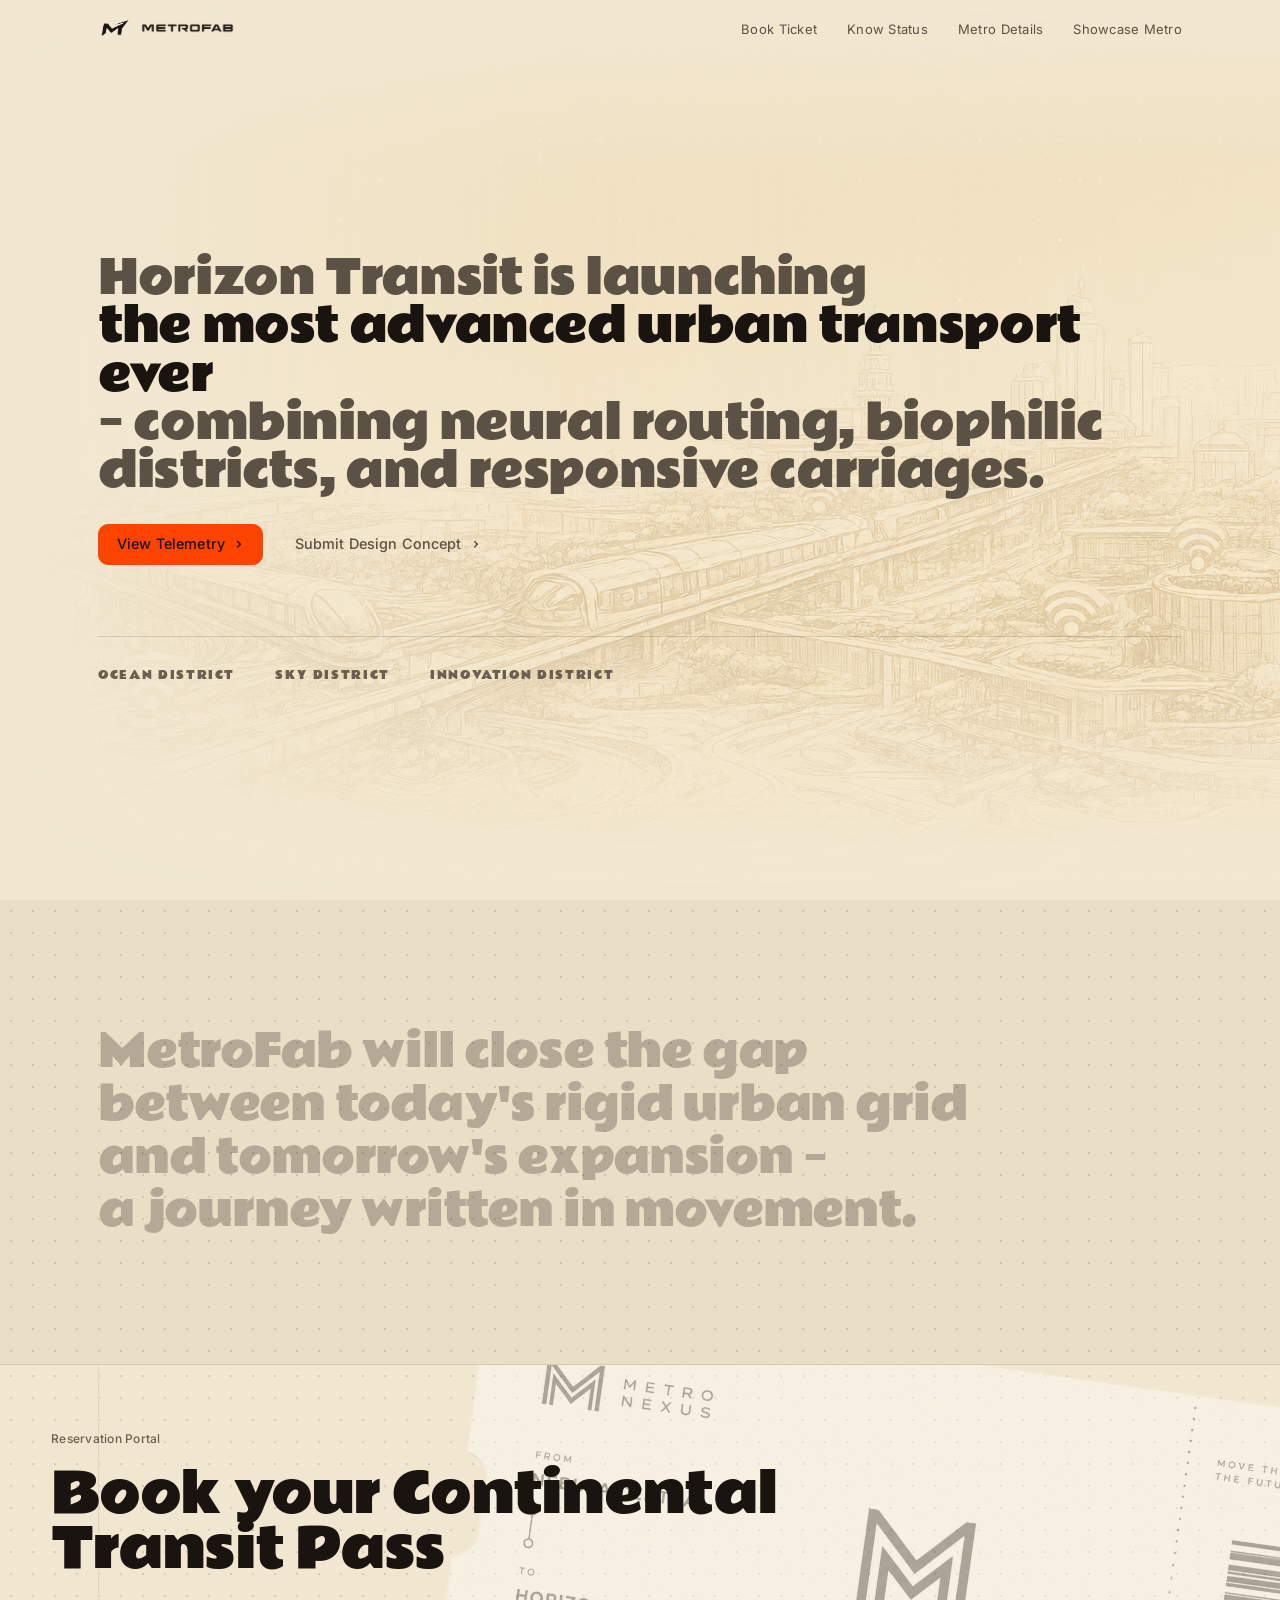
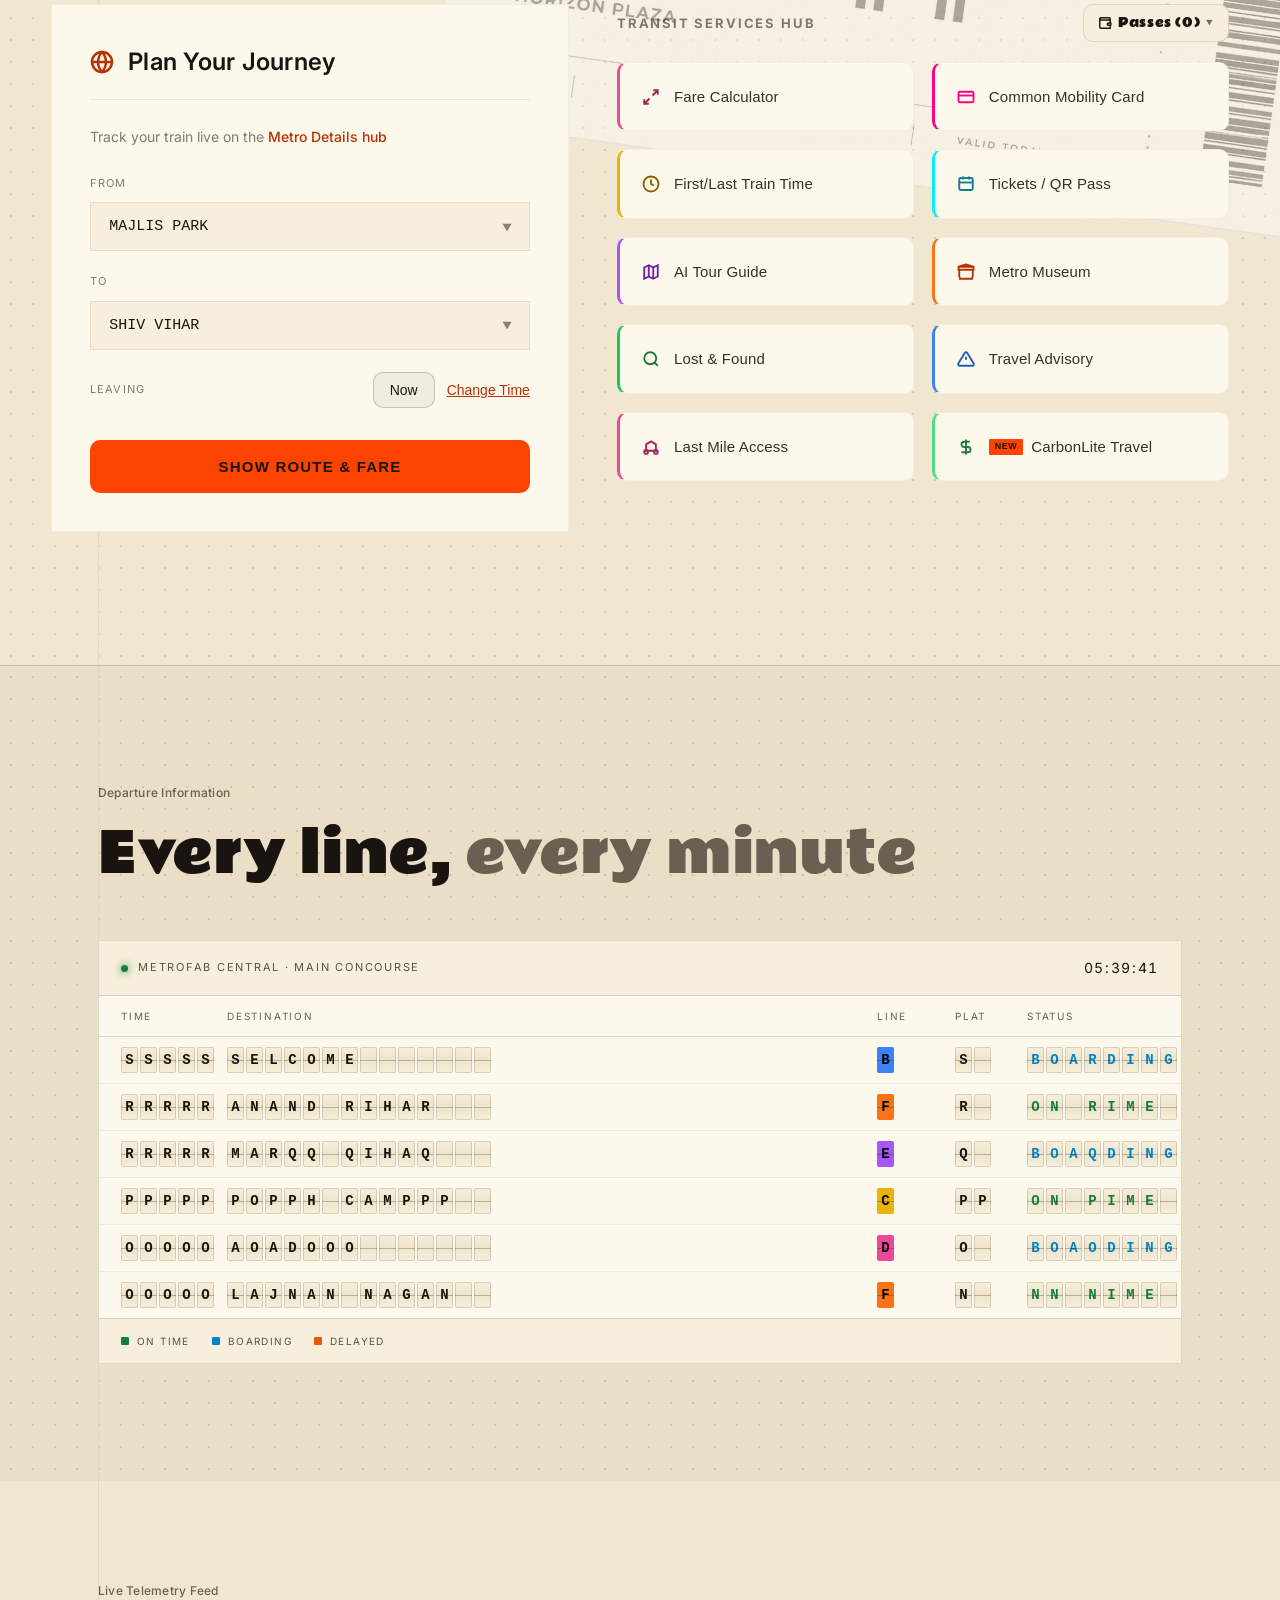
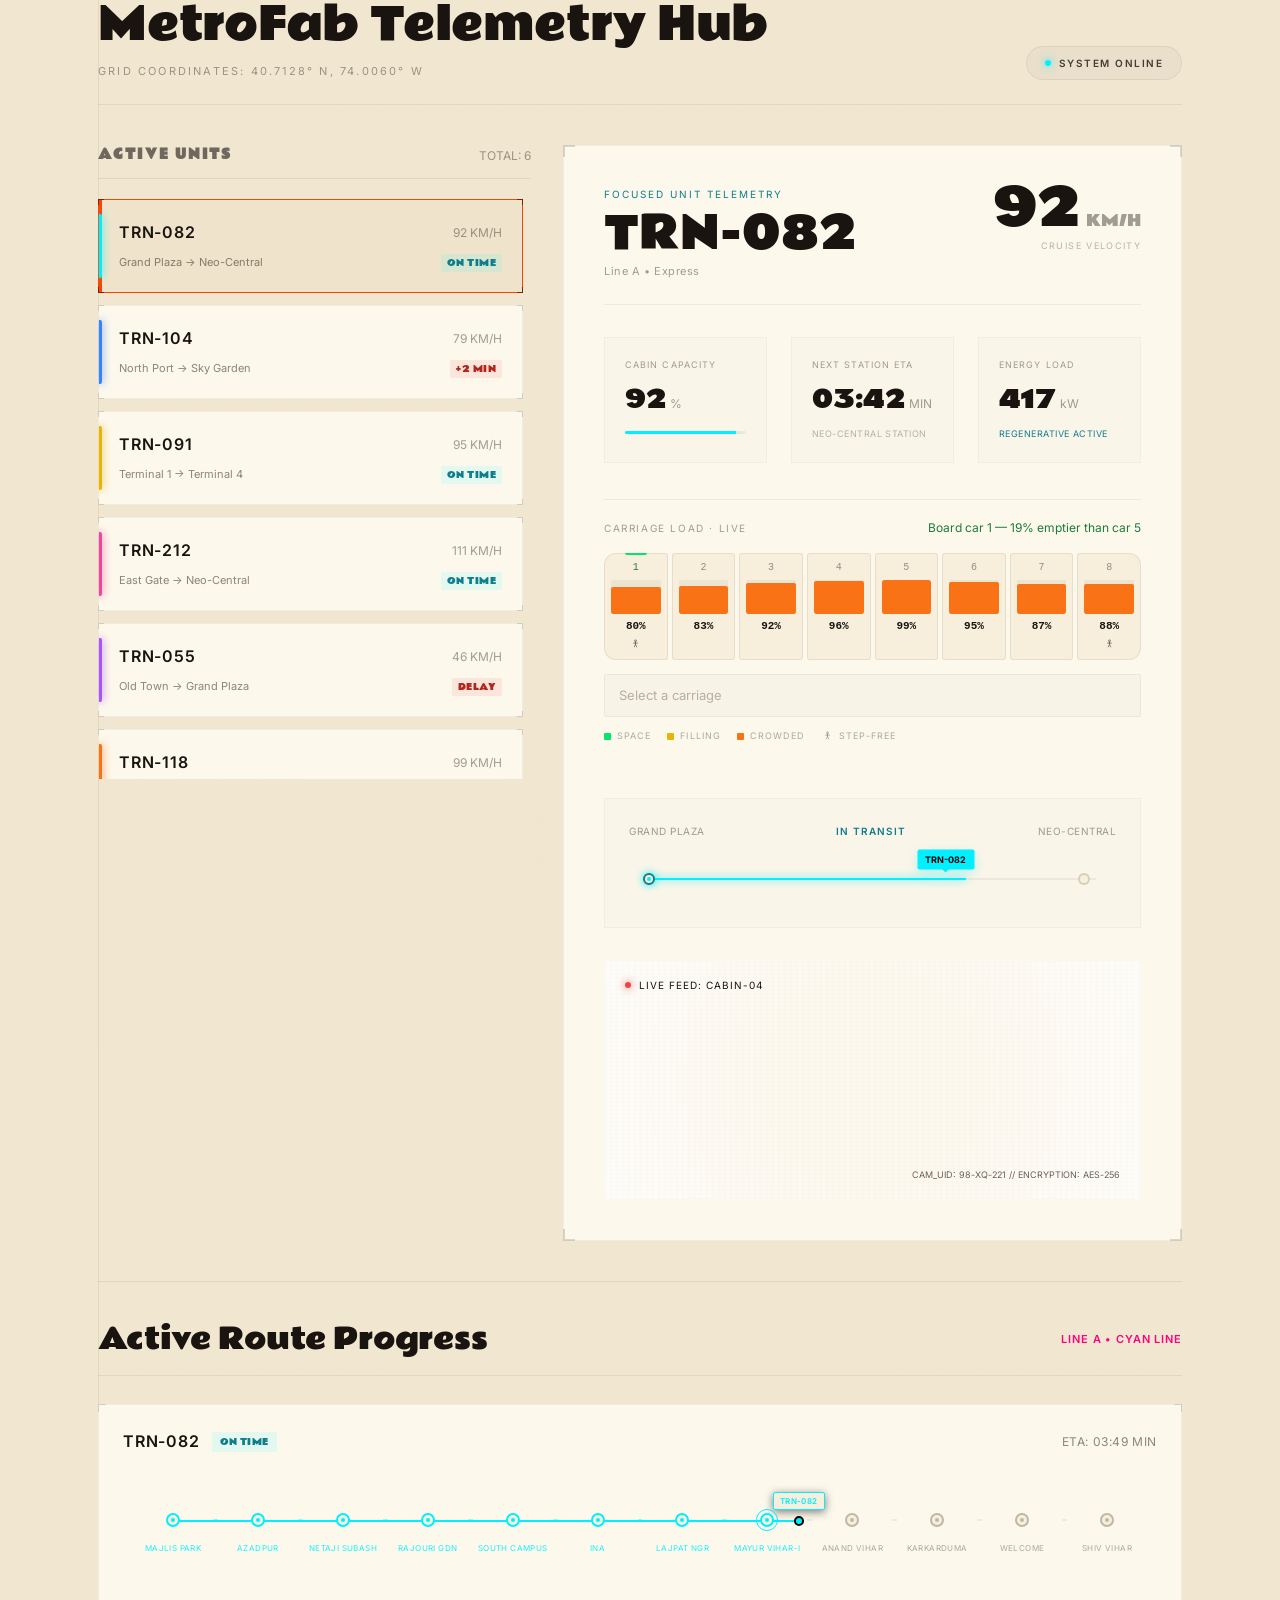
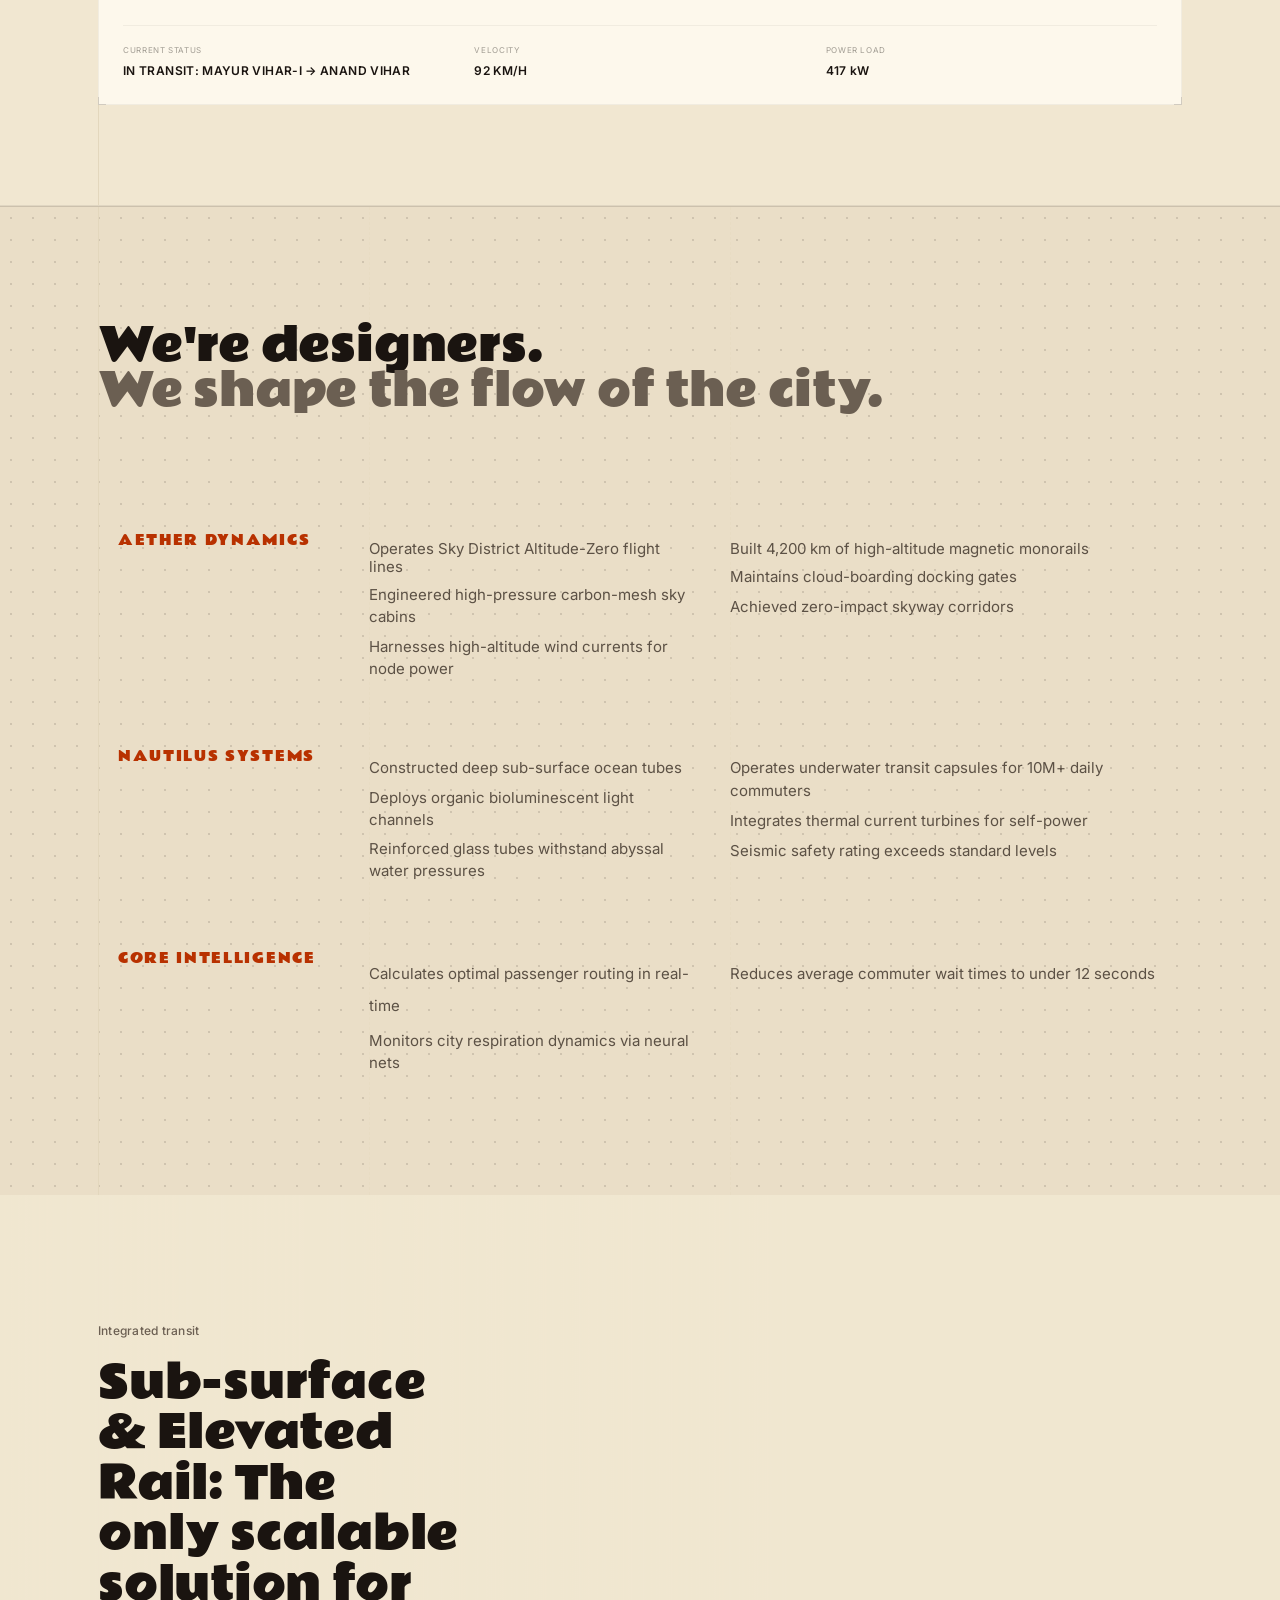
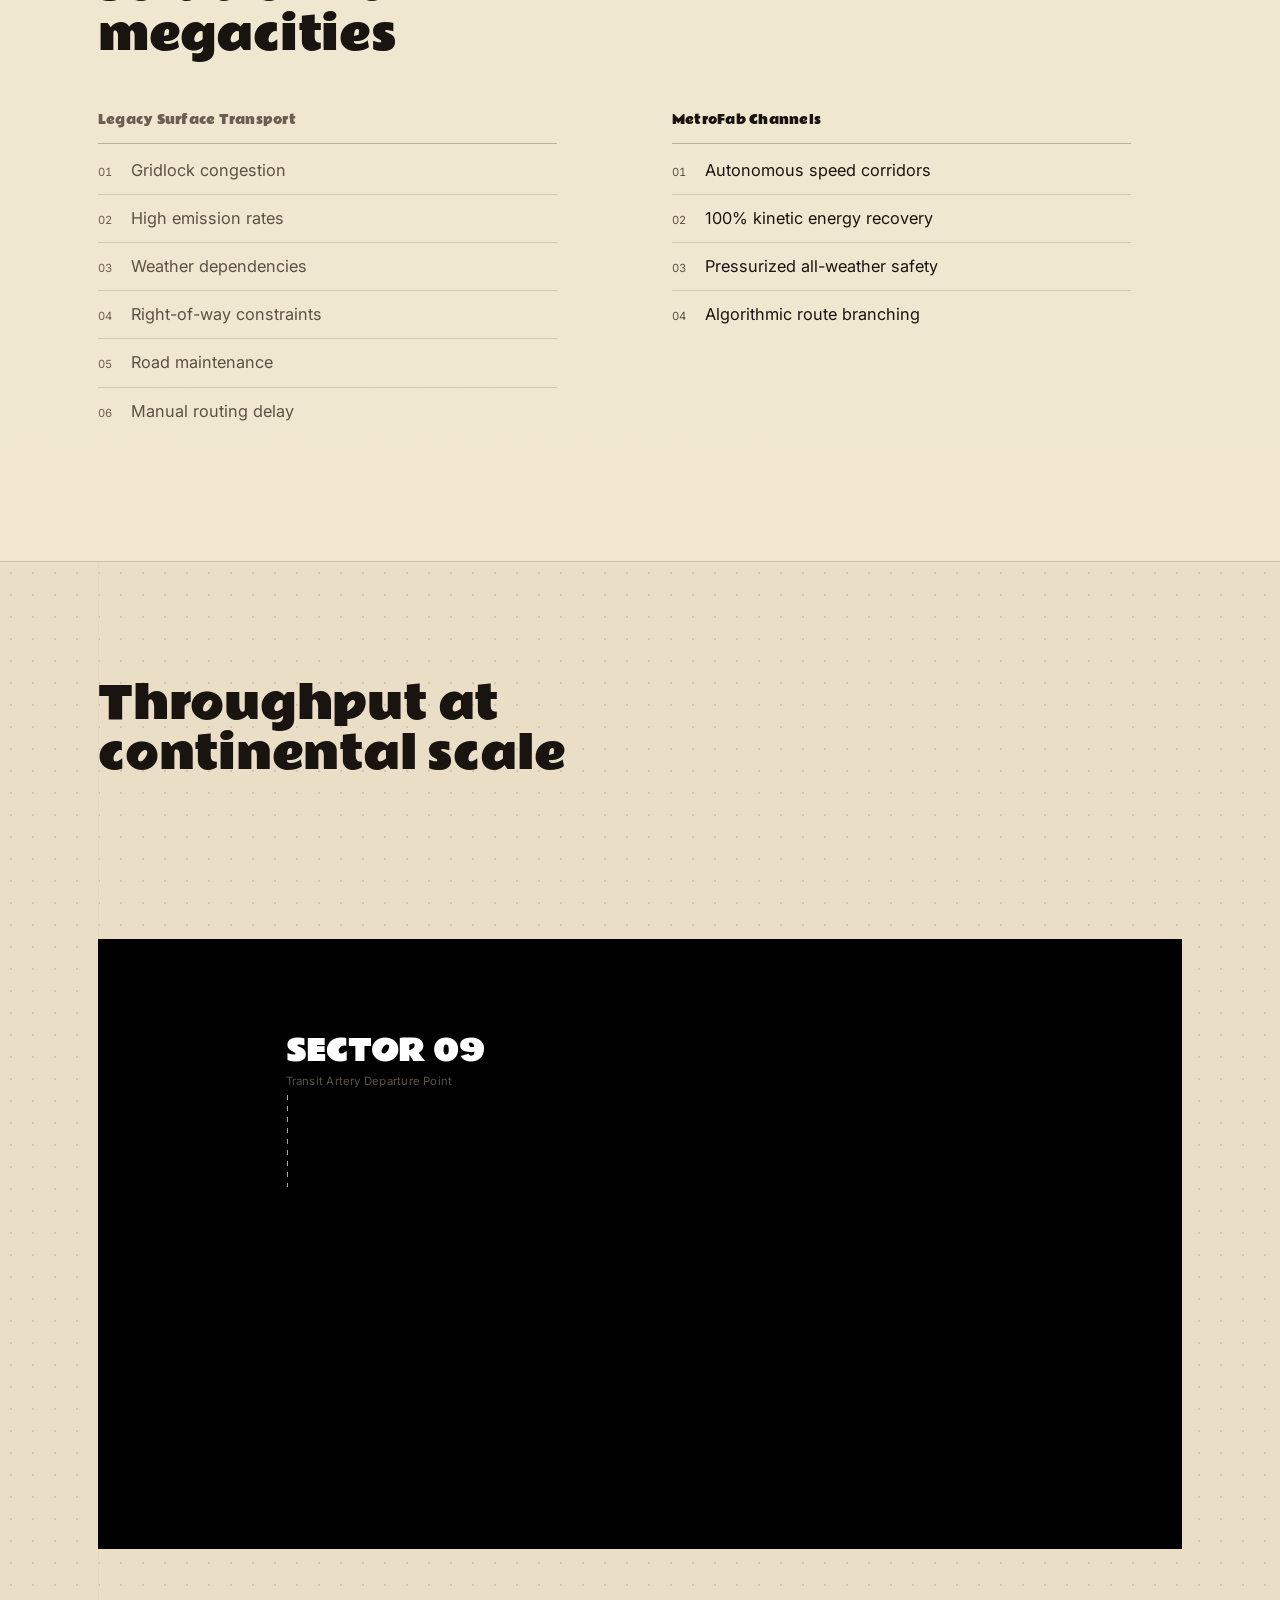
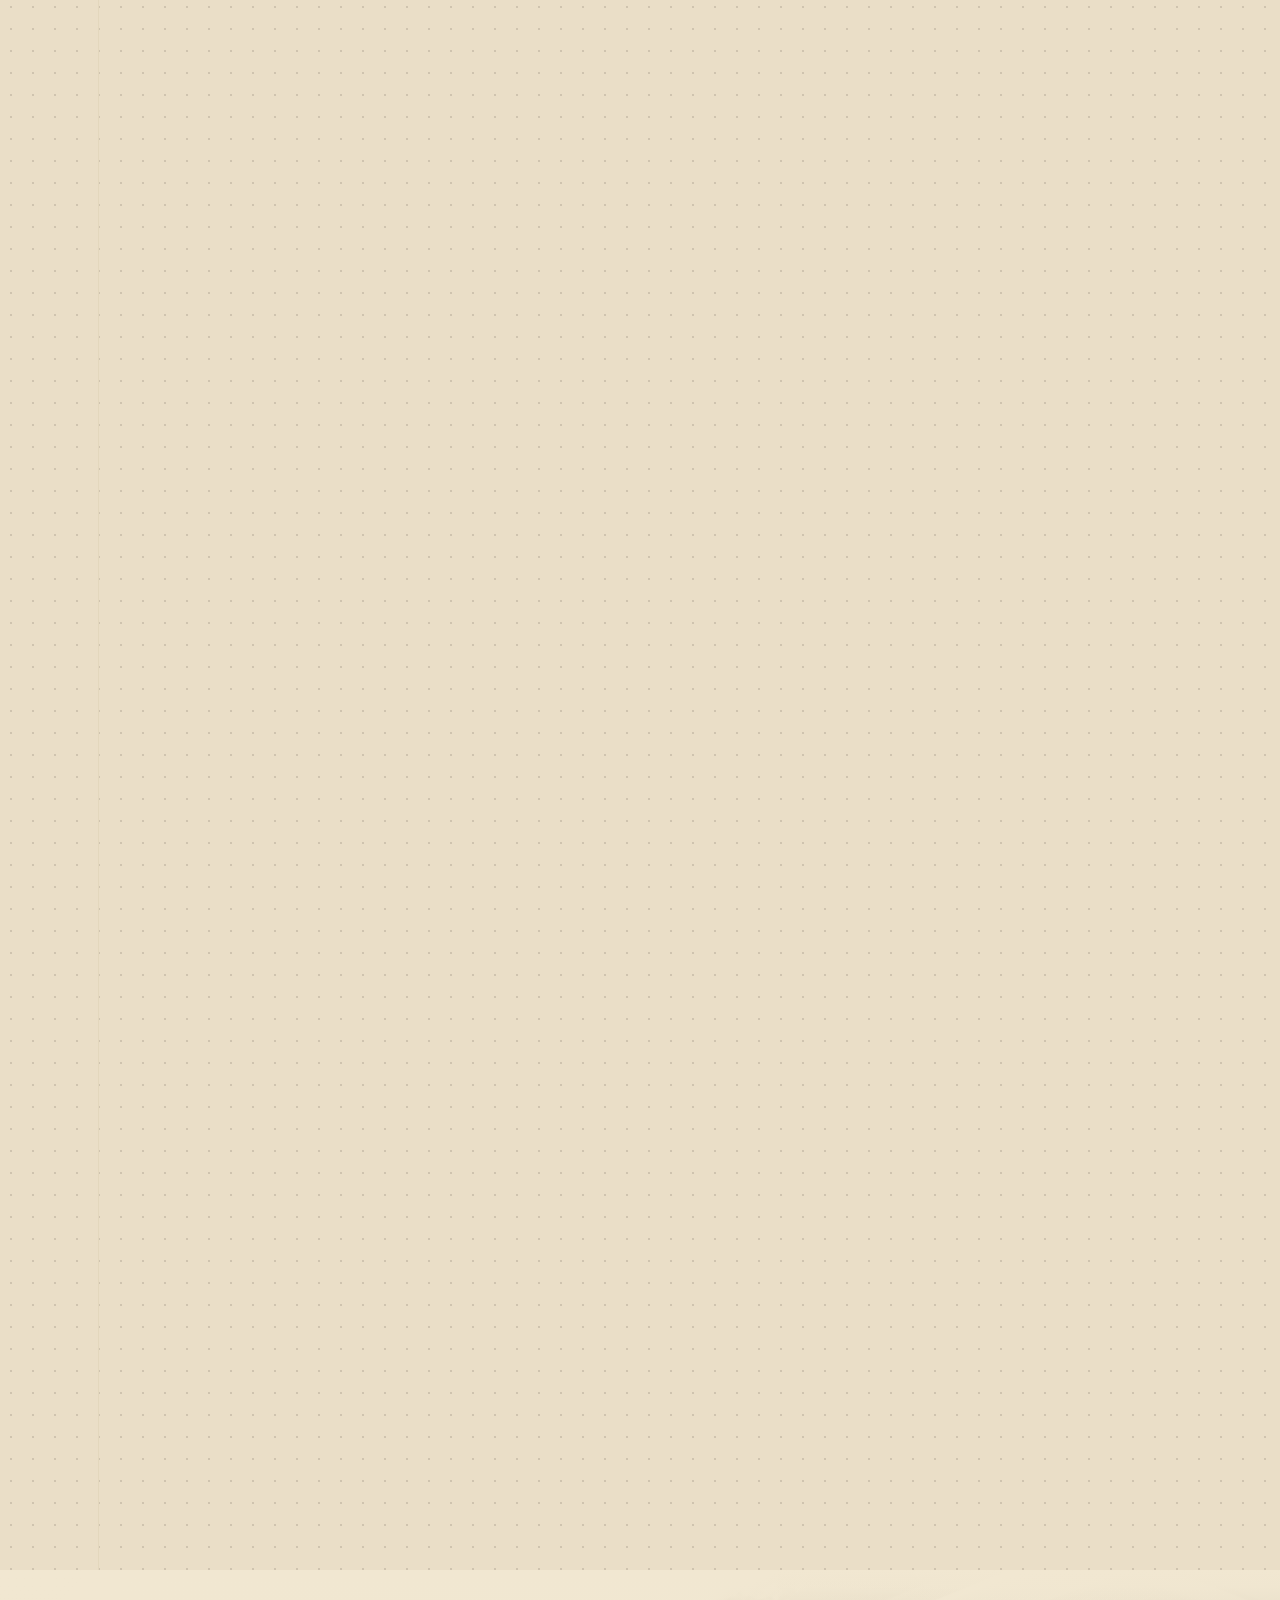
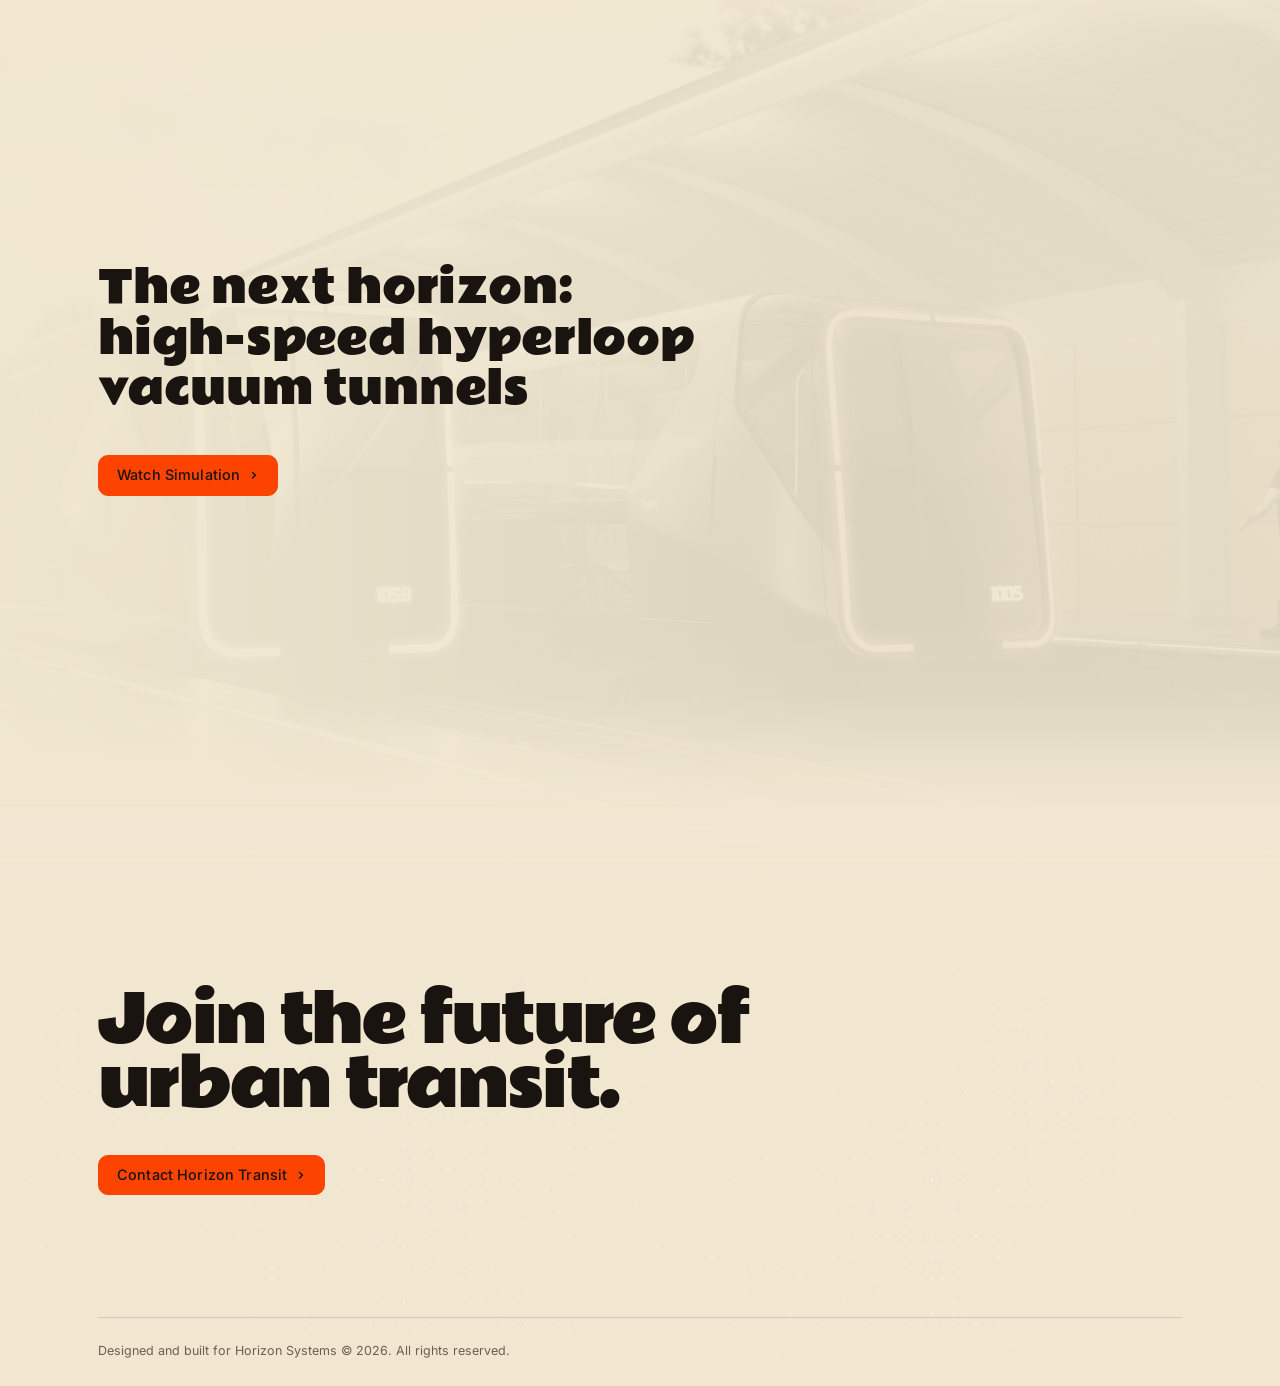
==== index.html @ ed53fbdf "Initial commit: Re-theming departures Solari board and media sections, button rounding, visual optim" ====
<!doctype html>
<html lang="en">

<head>
  <meta charset="utf-8" />
  <meta name="viewport" content="width=device-width, initial-scale=1" />
  <script>
    document.documentElement.classList.add("js");
  </script>
  <title>MetroFab</title>
  <meta name="description"
    content="MetroFab is the world's first AI-powered subway network, combining neural routing, biophilic districts, and responsive passenger transits under Horizon Transit." />
  <meta name="theme-color" content="#f1e7d1" />
  <meta property="og:title" content="MetroFab" />
  <meta property="og:type" content="website" />
  <meta property="og:description"
    content="MetroFab is the world's first AI-powered subway network, combining neural routing, biophilic districts, and responsive passenger transits under Horizon Transit." />
  <meta property="og:image" content="assets/metrotrain-final.jpg" />
  <meta property="og:image:width" content="1200" />
  <meta property="og:image:height" content="630" />
  <meta name="twitter:card" content="summary_large_image" />
  <meta name="twitter:title" content="MetroFab" />
  <meta name="twitter:description"
    content="MetroFab is the world's first AI-powered subway network, combining neural routing, biophilic districts, and responsive passenger transits under Horizon Transit." />
  <meta name="twitter:image" content="assets/metrotrain-final.jpg" />
  <link rel="preconnect" href="https://fonts.googleapis.com" />
  <link rel="preconnect" href="https://fonts.gstatic.com" crossorigin />
  <link
    href="https://fonts.googleapis.com/css2?family=Gloria+Hallelujah&family=Inter+Tight:wght@300;400;500;600&family=Inter:opsz,wght@14..32,400;14..32,500;14..32,600&family=Rammetto+One&display=swap"
    rel="stylesheet" />
  <link rel="stylesheet" href="styles.css" />
</head>

<body id="top">
  <a class="skip-link" href="#main-content">Skip to main content</a>

  <header class="nav" id="nav">
    <div class="nav__frost" aria-hidden="true">
      <span class="nav__frost-band nav__frost-band--1"></span>
      <span class="nav__frost-band nav__frost-band--2"></span>
      <span class="nav__frost-band nav__frost-band--3"></span>
      <span class="nav__frost-band nav__frost-band--4"></span>
    </div>
    <div class="nav__inner">
      <a class="nav__brand" href="#top" aria-label="MetroFab home">
        <span class="nav__logo" aria-hidden="true">
          <span class="nav__logo-chip" aria-hidden="true"></span>
          <img class="nav__logo-t" src="assets/logo-mark-ink.png" alt="" width="471" height="275" />
          <span class="nav__logo-rest-track">
            <img class="nav__logo-rest" src="assets/logo-wordmark-ink.png" alt="" width="851" height="92" />
          </span>
        </span>
      </a>
      <nav class="nav__actions" aria-label="Primary">
        <a class="nav__link" href="#scaling"><span class="cta__full">Book Ticket</span><span
            class="cta__mob">Book</span></a>
        <a class="nav__link" href="#departures"><span class="cta__full">Know Status</span><span
            class="cta__mob">Status</span></a>
        <a class="nav__link" href="#kardashev"><span class="cta__full">Metro Details</span><span
            class="cta__mob">Details</span></a>
        <a class="nav__link" href="#about"><span class="cta__full">Showcase Metro</span><span
            class="cta__mob">Showcase</span></a>
      </nav>
    </div>
  </header>

  <main id="main-content" tabindex="-1">
    <section class="hero" id="hero">
      <canvas class="hero__grid-fx" aria-hidden="true"></canvas>
      <div class="hero__fade" aria-hidden="true"></div>

      <div class="container">
        <h1 class="hero__title">
          <span class="hero__line">Horizon Transit is launching</span>
          <span class="hero__line"><em class="hero__title--hi">the most advanced urban transport ever</em></span>
          <span class="hero__line">— combining neural routing, biophilic</span>
          <span class="hero__line">districts, and responsive carriages.</span>
        </h1>
        <div class="hero__actions hero__seq">
          <a class="link-cta link-cta--fill" href="#kardashev"><span class="cta__full">View Telemetry</span><span
              class="cta__mob">Telemetry</span></a>
          <a class="link-cta" href="mailto:contact@metrofab.org"><span class="cta__full">Submit Design
              Concept</span><span class="cta__mob">Apply</span></a>
        </div>

        <div class="hero__partners hero__seq">
          <div class="logos" style="
                height: auto;
                font-family: var(--chip);
                font-size: 11px;
                letter-spacing: 0.15em;
                color: var(--text-3);
                display: flex;
                gap: 40px;
                align-items: center;
              ">
            <span>OCEAN DISTRICT</span>
            <span>SKY DISTRICT</span>
            <span>INNOVATION DISTRICT</span>
          </div>
        </div>
      </div>
    </section>

    <section class="statement-sec">
      <div class="container">
        <p class="statement reveal">
          MetroFab will close the gap between today's rigid urban grid and tomorrow's expansion
          —<br />a journey written in movement.
        </p>
      </div>
    </section>

    <section class="block scaling" id="scaling" style="
          padding: 0;
          min-height: 100vh;
          position: relative;
          overflow: hidden;
        " data-grid-lines="edge">
      <div class="ticket-3d angled-ticket-wrap" id="static-ticket-display">
        <img alt="Angled Ticket" class="angled-ticket" src="assets/ticket.png" />
      </div>

      <div class="booking-content-wrap">
        <header class="booking-portal-header">
          <p class="kicker-portal">Reservation Portal</p>
          <h1 class="portal-title">Book your Continental<br />Transit Pass</h1>
        </header>

        <div class="booking-portal-main">
          <div class="booking-layout-grid">
            <div class="journey-planner-card">
              <div class="journey-planner-card__header">
                <div class="planner-icon-wrap">
                  <svg viewBox="0 0 24 24" width="24" height="24" fill="none" stroke="currentColor" stroke-width="2.5">
                    <circle cx="12" cy="12" r="10" />
                    <path
                      d="M12 2a15.3 15.3 0 0 1 4 10 15.3 15.3 0 0 1-4 10 15.3 15.3 0 0 1-4-10 15.3 15.3 0 0 1 4-10z" />
                    <line x1="2" y1="12" x2="22" y2="12" />
                  </svg>
                </div>
                <h3 class="journey-planner-card__title">Plan Your Journey</h3>
              </div>

              <div class="interactive-map-link-row">
                <span>Track your train live on the
                  <a href="#kardashev" class="interactive-map-link">Metro Details hub</a></span>
              </div>

              <form class="journey-planner-form" id="journey-planner-form">
                <div class="planner-field">
                  <label class="planner-field__label font-mono">FROM</label>
                  <div class="planner-select-wrap">
                    <select id="journey-from-station" class="planner-select">
                      <option value="MAJLIS PARK">MAJLIS PARK</option>
                      <option value="AZADPUR">AZADPUR</option>
                      <option value="NETAJI SUBASH">NETAJI SUBASH</option>
                      <option value="RAJOURI GDN">RAJOURI GDN</option>
                      <option value="SOUTH CAMPUS">SOUTH CAMPUS</option>
                      <option value="INA">INA</option>
                      <option value="LAJPAT NGR">LAJPAT NGR</option>
                      <option value="MAYUR VIHAR-I">MAYUR VIHAR-I</option>
                      <option value="ANAND VIHAR">ANAND VIHAR</option>
                      <option value="KARKARDUMA">KARKARDUMA</option>
                      <option value="WELCOME">WELCOME</option>
                      <option value="SHIV VIHAR">SHIV VIHAR</option>
                    </select>
                    <span class="planner-select-arrow">▼</span>
                  </div>
                </div>

                <div class="planner-field">
                  <label class="planner-field__label font-mono">TO</label>
                  <div class="planner-select-wrap">
                    <select id="journey-to-station" class="planner-select">
                      <option value="SHIV VIHAR">SHIV VIHAR</option>
                      <option value="MAJLIS PARK">MAJLIS PARK</option>
                      <option value="AZADPUR">AZADPUR</option>
                      <option value="NETAJI SUBASH">NETAJI SUBASH</option>
                      <option value="RAJOURI GDN">RAJOURI GDN</option>
                      <option value="SOUTH CAMPUS">SOUTH CAMPUS</option>
                      <option value="INA">INA</option>
                      <option value="LAJPAT NGR">LAJPAT NGR</option>
                      <option value="MAYUR VIHAR-I">MAYUR VIHAR-I</option>
                      <option value="ANAND VIHAR">ANAND VIHAR</option>
                      <option value="KARKARDUMA">KARKARDUMA</option>
                      <option value="WELCOME">WELCOME</option>
                    </select>
                    <span class="planner-select-arrow">▼</span>
                  </div>
                </div>

                <div class="planner-field leaving-row">
                  <label class="planner-field__label font-mono">LEAVING</label>
                  <div class="leaving-options">
                    <button class="leaving-now-btn active" type="button" id="leaving-now-btn">
                      Now
                    </button>
                    <button class="change-time-btn" type="button" id="change-time-btn">
                      Change Time
                    </button>
                  </div>
                </div>

                <button type="submit" class="show-route-fare-btn font-mono">
                  SHOW ROUTE & FARE
                </button>
              </form>
            </div>

            <div class="features-planner-container">
              <div style="display: flex; justify-content: space-between; align-items: center">
                <h4 class="features-planner-title font-mono" style="margin: 0">
                  TRANSIT SERVICES HUB
                </h4>
                <div class="terminal-wallet" style="position: relative">
                  <button class="wallet-trigger-btn" type="button" id="wallet-trigger" style="
                        padding: 8px 14px;
                        font-size: 12px;
                        border-radius: 2px;
                        background: var(--panel-2);
                        border-color: rgba(26, 20, 16, 0.12);
                      ">
                    <svg viewBox="0 0 24 24" width="14" height="14" fill="none" stroke="currentColor" stroke-width="2.5"
                      stroke-linecap="round" stroke-linejoin="round">
                      <path d="M21 12V7H5a2 2 0 0 1-2-2V5a2 2 0 0 1 2-2h14a2 2 0 0 1 2 2v2" />
                      <path d="M3 5v14a2 2 0 0 0 2 2h16v-5" />
                      <path d="M18 12a2 2 0 0 0 0 4h4v-4z" />
                    </svg>
                    <span id="wallet-count">Passes (0)</span>
                    <span class="wallet-arrow" style="font-size: 7px">▼</span>
                  </button>
                  <div class="wallet-dropdown" id="wallet-dropdown" style="
                        background: var(--panel);
                        border-color: rgba(26, 20, 16, 0.12);
                        border-radius: 2px;
                        box-shadow: none;
                      ">
                    <div class="wallet-empty">No active passes</div>
                  </div>
                </div>
              </div>

              <div class="booking-features-grid">
                <button class="feature-card line-pink" type="button" data-feature="fare-calculator">
                  <span class="feature-card__corner tl"></span>
                  <span class="feature-card__corner tr"></span>
                  <span class="feature-card__corner bl"></span>
                  <span class="feature-card__corner br"></span>
                  <div class="feature-card__content">
                    <div class="feature-card__icon text-pink">
                      <svg viewBox="0 0 24 24" width="18" height="18" fill="none" stroke="currentColor"
                        stroke-width="2.5">
                        <path d="M15 3h6v6M9 21H3v-6M21 3l-7 7M3 21l7-7" />
                      </svg>
                    </div>
                    <span class="feature-card__title">Fare Calculator</span>
                  </div>
                </button>

                <button class="feature-card line-magenta" type="button" data-feature="ncmc">
                  <span class="feature-card__corner tl"></span>
                  <span class="feature-card__corner tr"></span>
                  <span class="feature-card__corner bl"></span>
                  <span class="feature-card__corner br"></span>
                  <div class="feature-card__content">
                    <div class="feature-card__icon text-magenta">
                      <svg viewBox="0 0 24 24" width="18" height="18" fill="none" stroke="currentColor"
                        stroke-width="2.5">
                        <rect x="2" y="5" width="20" height="14" rx="2" ry="2" />
                        <line x1="2" y1="10" x2="22" y2="10" />
                      </svg>
                    </div>
                    <span class="feature-card__title">Common Mobility Card</span>
                  </div>
                </button>

                <button class="feature-card line-yellow" type="button" data-feature="train-time">
                  <span class="feature-card__corner tl"></span>
                  <span class="feature-card__corner tr"></span>
                  <span class="feature-card__corner bl"></span>
                  <span class="feature-card__corner br"></span>
                  <div class="feature-card__content">
                    <div class="feature-card__icon text-yellow">
                      <svg viewBox="0 0 24 24" width="18" height="18" fill="none" stroke="currentColor"
                        stroke-width="2.5">
                        <circle cx="12" cy="12" r="10" />
                        <polyline points="12 6 12 12 16 14" />
                      </svg>
                    </div>
                    <span class="feature-card__title">First/Last Train Time</span>
                  </div>
                </button>

                <button class="feature-card line-cyan" type="button" data-feature="tickets">
                  <span class="feature-card__corner tl"></span>
                  <span class="feature-card__corner tr"></span>
                  <span class="feature-card__corner bl"></span>
                  <span class="feature-card__corner br"></span>
                  <div class="feature-card__content">
                    <div class="feature-card__icon text-cyan">
                      <svg viewBox="0 0 24 24" width="18" height="18" fill="none" stroke="currentColor"
                        stroke-width="2.5">
                        <rect x="3" y="4" width="18" height="16" rx="2" />
                        <line x1="16" y1="2" x2="16" y2="6" />
                        <line x1="8" y1="2" x2="8" y2="6" />
                        <line x1="3" y1="10" x2="21" y2="10" />
                      </svg>
                    </div>
                    <span class="feature-card__title">Tickets / QR Pass</span>
                  </div>
                </button>

                <button class="feature-card line-purple" type="button" data-feature="tour-guide">
                  <span class="feature-card__corner tl"></span>
                  <span class="feature-card__corner tr"></span>
                  <span class="feature-card__corner bl"></span>
                  <span class="feature-card__corner br"></span>
                  <div class="feature-card__content">
                    <div class="feature-card__icon text-purple">
                      <svg viewBox="0 0 24 24" width="18" height="18" fill="none" stroke="currentColor"
                        stroke-width="2.5">
                        <polygon points="3 6 9 3 15 6 21 3 21 18 15 21 9 18 3 21" />
                        <line x1="9" y1="3" x2="9" y2="18" />
                        <line x1="15" y1="6" x2="15" y2="21" />
                      </svg>
                    </div>
                    <span class="feature-card__title">AI Tour Guide</span>
                  </div>
                </button>

                <button class="feature-card line-orange" type="button" data-feature="museum">
                  <span class="feature-card__corner tl"></span>
                  <span class="feature-card__corner tr"></span>
                  <span class="feature-card__corner bl"></span>
                  <span class="feature-card__corner br"></span>
                  <div class="feature-card__content">
                    <div class="feature-card__icon text-orange">
                      <svg viewBox="0 0 24 24" width="18" height="18" fill="none" stroke="currentColor"
                        stroke-width="2.5">
                        <path d="M4 19v2h16v-2M4 9h16M4 5h16M3 9v10M21 9v10M12 2L2 5v4h20V5z" />
                      </svg>
                    </div>
                    <span class="feature-card__title">Metro Museum</span>
                  </div>
                </button>

                <button class="feature-card line-green" type="button" data-feature="lost-found">
                  <span class="feature-card__corner tl"></span>
                  <span class="feature-card__corner tr"></span>
                  <span class="feature-card__corner bl"></span>
                  <span class="feature-card__corner br"></span>
                  <div class="feature-card__content">
                    <div class="feature-card__icon text-green">
                      <svg viewBox="0 0 24 24" width="18" height="18" fill="none" stroke="currentColor"
                        stroke-width="2.5">
                        <circle cx="11" cy="11" r="8" />
                        <line x1="21" y1="21" x2="16.65" y2="16.65" />
                      </svg>
                    </div>
                    <span class="feature-card__title">Lost & Found</span>
                  </div>
                </button>

                <button class="feature-card line-blue" type="button" data-feature="advisory">
                  <span class="feature-card__corner tl"></span>
                  <span class="feature-card__corner tr"></span>
                  <span class="feature-card__corner bl"></span>
                  <span class="feature-card__corner br"></span>
                  <div class="feature-card__content">
                    <div class="feature-card__icon text-blue">
                      <svg viewBox="0 0 24 24" width="18" height="18" fill="none" stroke="currentColor"
                        stroke-width="2.5">
                        <path
                          d="M10.29 3.86L1.82 18a2 2 0 0 0 1.71 3h16.94a2 2 0 0 0 1.71-3L13.71 3.86a2 2 0 0 0-3.42 0z" />
                        <line x1="12" y1="9" x2="12" y2="13" />
                        <line x1="12" y1="17" x2="12.01" y2="17" />
                      </svg>
                    </div>
                    <span class="feature-card__title">Travel Advisory</span>
                  </div>
                </button>

                <button class="feature-card line-pink" type="button" data-feature="last-mile">
                  <span class="feature-card__corner tl"></span>
                  <span class="feature-card__corner tr"></span>
                  <span class="feature-card__corner bl"></span>
                  <span class="feature-card__corner br"></span>
                  <div class="feature-card__content">
                    <div class="feature-card__icon text-pink">
                      <svg viewBox="0 0 24 24" width="18" height="18" fill="none" stroke="currentColor"
                        stroke-width="2.5">
                        <circle cx="5.5" cy="18.5" r="2.5" />
                        <circle cx="18.5" cy="18.5" r="2.5" />
                        <path d="M3 17h18M18.5 16V8.5L12 4.5l-6.5 4V16" />
                      </svg>
                    </div>
                    <span class="feature-card__title">Last Mile Access</span>
                  </div>
                </button>

                <button class="feature-card line-green-lite" type="button" data-feature="carbonlite">
                  <span class="feature-card__corner tl"></span>
                  <span class="feature-card__corner tr"></span>
                  <span class="feature-card__corner bl"></span>
                  <span class="feature-card__corner br"></span>
                  <div class="feature-card__content">
                    <div class="feature-card__icon text-green-lite">
                      <svg viewBox="0 0 24 24" width="18" height="18" fill="none" stroke="currentColor"
                        stroke-width="2.5">
                        <path d="M12 2v20M17 5H9.5a3.5 3.5 0 0 0 0 7h5a3.5 3.5 0 0 1 0 7H6" />
                      </svg>
                    </div>
                    <span class="feature-card__title"><span class="badge-new font-mono">NEW</span> CarbonLite
                      Travel</span>
                  </div>
                </button>
              </div>
            </div>
          </div>
        </div>
      </div>
    </section>

    <section class="block departures" id="departures" data-grid-lines="edge">
      <div class="container">
        <header class="block__head">
          <p class="kicker">Departure Information</p>
          <h2 class="h2 reveal">Every line, <em>every minute</em></h2>
        </header>

        <div class="solari reveal">
          <div class="solari__chrome">
            <div class="solari__ident font-mono">
              <span class="solari__dot" aria-hidden="true"></span>
              <span>METROFAB CENTRAL &middot; MAIN CONCOURSE</span>
            </div>
            <div class="solari__clock font-mono" id="solari-clock">--:--:--</div>
          </div>

          <div class="solari__head font-mono" aria-hidden="true">
            <span>Time</span>
            <span>Destination</span>
            <span>Line</span>
            <span>Plat</span>
            <span>Status</span>
          </div>

          <div class="solari__rows" id="solari-rows"></div>

          <p class="solari__legend font-mono">
            <span class="solari__legend-item"><i class="solari__swatch is-ontime"></i>On time</span>
            <span class="solari__legend-item"><i class="solari__swatch is-brd"></i>Boarding</span>
            <span class="solari__legend-item"><i class="solari__swatch is-delay"></i>Delayed</span>
          </p>
        </div>

        <p class="visually-hidden" id="solari-sr" aria-live="polite"></p>
      </div>
    </section>

    <section class="telemetry-sec" id="kardashev" data-grid-lines="edge">
      <div class="telemetry-grid-bg"></div>
      <div class="container telemetry-container">
        <header class="telemetry-header reveal">
          <div class="telemetry-header__left">
            <p class="kicker">Live Telemetry Feed</p>
            <h2 class="h2">MetroFab Telemetry Hub</h2>
            <p class="telemetry-coords">GRID COORDINATES: 40.7128° N, 74.0060° W</p>
          </div>
          <div class="telemetry-header__right">
            <div class="telemetry-status-badge">
              <span class="status-pulse-dot"></span>
              <span class="status-badge-text">SYSTEM ONLINE</span>
            </div>
          </div>
        </header>

        <div class="telemetry-layout">
          <div class="telemetry-sidebar reveal">
            <div class="sidebar-title-bar">
              <h3 class="telemetry-subtitle">ACTIVE UNITS</h3>
              <span class="telemetry-count font-mono">TOTAL: 6</span>
            </div>
            <div class="train-list-scrollable" id="train-list-container">
              <div class="train-card active" data-id="TRN-082" data-speed="92" data-capacity="92" data-eta="03:42"
                data-power="412" data-origin="Grand Plaza" data-dest="Neo-Central" data-line="Line A • Express"
                data-status="ON TIME">
                <div class="train-card__corner tl"></div>
                <div class="train-card__corner tr"></div>
                <div class="train-card__corner bl"></div>
                <div class="train-card__corner br"></div>
                <div class="train-card__indicator line-a"></div>
                <div class="train-card__body">
                  <div class="train-card__header">
                    <span class="train-id">TRN-082</span>
                    <span class="train-speed-mini font-mono">92 KM/H</span>
                  </div>
                  <div class="train-card__meta">
                    <span class="train-route">Grand Plaza → Neo-Central</span>
                    <span class="train-status on-time">ON TIME</span>
                  </div>
                </div>
              </div>

              <div class="train-card" data-id="TRN-104" data-speed="78" data-capacity="64" data-eta="05:15"
                data-power="385" data-origin="North Port" data-dest="Sky Garden" data-line="Line B • Local"
                data-status="+2 MIN">
                <div class="train-card__corner tl"></div>
                <div class="train-card__corner tr"></div>
                <div class="train-card__corner bl"></div>
                <div class="train-card__corner br"></div>
                <div class="train-card__indicator line-b"></div>
                <div class="train-card__body">
                  <div class="train-card__header">
                    <span class="train-id">TRN-104</span>
                    <span class="train-speed-mini font-mono">78 KM/H</span>
                  </div>
                  <div class="train-card__meta">
                    <span class="train-route">North Port → Sky Garden</span>
                    <span class="train-status delay">+2 MIN</span>
                  </div>
                </div>
              </div>

              <div class="train-card" data-id="TRN-091" data-speed="95" data-capacity="88" data-eta="01:20"
                data-power="440" data-origin="Terminal 1" data-dest="Terminal 4" data-line="Line C • Shuttle"
                data-status="ON TIME">
                <div class="train-card__corner tl"></div>
                <div class="train-card__corner tr"></div>
                <div class="train-card__corner bl"></div>
                <div class="train-card__corner br"></div>
                <div class="train-card__indicator line-c"></div>
                <div class="train-card__body">
                  <div class="train-card__header">
                    <span class="train-id">TRN-091</span>
                    <span class="train-speed-mini font-mono">95 KM/H</span>
                  </div>
                  <div class="train-card__meta">
                    <span class="train-route">Terminal 1 → Terminal 4</span>
                    <span class="train-status on-time">ON TIME</span>
                  </div>
                </div>
              </div>

              <div class="train-card" data-id="TRN-212" data-speed="110" data-capacity="75" data-eta="04:05"
                data-power="495" data-origin="East Gate" data-dest="Neo-Central" data-line="Line D • Express"
                data-status="ON TIME">
                <div class="train-card__corner tl"></div>
                <div class="train-card__corner tr"></div>
                <div class="train-card__corner bl"></div>
                <div class="train-card__corner br"></div>
                <div class="train-card__indicator line-d"></div>
                <div class="train-card__body">
                  <div class="train-card__header">
                    <span class="train-id">TRN-212</span>
                    <span class="train-speed-mini font-mono">110 KM/H</span>
                  </div>
                  <div class="train-card__meta">
                    <span class="train-route">East Gate → Neo-Central</span>
                    <span class="train-status on-time">ON TIME</span>
                  </div>
                </div>
              </div>

              <div class="train-card" data-id="TRN-055" data-speed="45" data-capacity="98" data-eta="08:30"
                data-power="310" data-origin="Old Town" data-dest="Grand Plaza" data-line="Line E • Local"
                data-status="DELAY">
                <div class="train-card__corner tl"></div>
                <div class="train-card__corner tr"></div>
                <div class="train-card__corner bl"></div>
                <div class="train-card__corner br"></div>
                <div class="train-card__indicator line-e"></div>
                <div class="train-card__body">
                  <div class="train-card__header">
                    <span class="train-id">TRN-055</span>
                    <span class="train-speed-mini font-mono">45 KM/H</span>
                  </div>
                  <div class="train-card__meta">
                    <span class="train-route">Old Town → Grand Plaza</span>
                    <span class="train-status delay">DELAY</span>
                  </div>
                </div>
              </div>

              <div class="train-card" data-id="TRN-118" data-speed="98" data-capacity="81" data-eta="02:50"
                data-power="430" data-origin="South Hub" data-dest="Sector 7" data-line="Line F • Express"
                data-status="ON TIME">
                <div class="train-card__corner tl"></div>
                <div class="train-card__corner tr"></div>
                <div class="train-card__corner bl"></div>
                <div class="train-card__corner br"></div>
                <div class="train-card__indicator line-f"></div>
                <div class="train-card__body">
                  <div class="train-card__header">
                    <span class="train-id">TRN-118</span>
                    <span class="train-speed-mini font-mono">98 KM/H</span>
                  </div>
                  <div class="train-card__meta">
                    <span class="train-route">South Hub → Sector 7</span>
                    <span class="train-status on-time">ON TIME</span>
                  </div>
                </div>
              </div>
            </div>
          </div>

          <div class="telemetry-panel reveal">
            <div class="telemetry-panel__inner">
              <div class="telemetry-panel__corner tl"></div>
              <div class="telemetry-panel__corner tr"></div>
              <div class="telemetry-panel__corner bl"></div>
              <div class="telemetry-panel__corner br"></div>

              <div class="focus-header">
                <div class="focus-title-group">
                  <span class="focus-eyebrow font-mono">FOCUSED UNIT TELEMETRY</span>
                  <h3 class="focus-title font-display" id="focus-train-id">TRN-082</h3>
                  <div class="focus-line-badge font-mono" id="focus-train-line">
                    Line A • Express
                  </div>
                </div>
                <div class="focus-speed-group">
                  <div class="speed-value font-display">
                    <span id="focus-speed">92</span><span class="speed-unit">KM/H</span>
                  </div>
                  <span class="speed-label font-mono">CRUISE VELOCITY</span>
                </div>
              </div>

              <div class="metrics-grid">
                <div class="metric-tile">
                  <span class="metric-label font-mono">CABIN CAPACITY</span>
                  <div class="metric-value-row">
                    <span class="metric-value font-display" id="focus-capacity">92</span>
                    <span class="metric-unit">%</span>
                  </div>
                  <div class="metric-progress-track">
                    <div class="metric-progress-fill" id="focus-capacity-bar" style="width: 92%"></div>
                  </div>
                </div>
                <div class="metric-tile">
                  <span class="metric-label font-mono">NEXT STATION ETA</span>
                  <div class="metric-value-row">
                    <span class="metric-value font-display" id="focus-eta">03:42</span>
                    <span class="metric-unit">MIN</span>
                  </div>
                  <span class="metric-subtext font-mono" id="focus-dest-text">NEO-CENTRAL STATION</span>
                </div>
                <div class="metric-tile">
                  <span class="metric-label font-mono">ENERGY LOAD</span>
                  <div class="metric-value-row">
                    <span class="metric-value font-display" id="focus-power">412</span>
                    <span class="metric-unit">kW</span>
                  </div>
                  <span class="metric-subtext font-mono active-status">REGENERATIVE ACTIVE</span>
                </div>
              </div>

              <div class="carriages">
                <div class="carriages__head">
                  <span class="carriages__title font-mono">CARRIAGE LOAD &middot; LIVE</span>
                  <span class="carriages__advice" id="carriage-advice">&nbsp;</span>
                </div>

                <div class="carriages__train" id="carriage-train" role="group"
                  aria-label="Live carriage occupancy. Select a carriage for details."></div>

                <div class="carriages__detail" id="carriage-detail" aria-live="polite">
                  <span class="carriages__detail-empty">Select a carriage</span>
                </div>

                <div class="carriages__scale font-mono" aria-hidden="true">
                  <span class="carriages__scale-item"><i class="carriages__swatch is-low"></i>Space</span>
                  <span class="carriages__scale-item"><i class="carriages__swatch is-mid"></i>Filling</span>
                  <span class="carriages__scale-item"><i class="carriages__swatch is-high"></i>Crowded</span>
                  <span class="carriages__scale-item"><svg viewBox="0 0 24 24" width="11" height="11" fill="none"
                      stroke="currentColor" stroke-width="2">
                      <circle cx="12" cy="4" r="2" />
                      <path d="M12 6v6m0 0l-3 6m3-6l3 6M7 9h10" />
                    </svg>Step-free</span>
                </div>
              </div>

              <div class="track-visualizer">
                <div class="track-header font-mono">
                  <span id="focus-origin">GRAND PLAZA</span>
                  <span class="track-status-text">IN TRANSIT</span>
                  <span id="focus-destination">NEO-CENTRAL</span>
                </div>
                <div class="track-bar-container">
                  <div class="track-bar-bg"></div>
                  <div class="track-bar-fill" id="focus-track-progress" style="width: 65%"></div>
                  <div class="track-station-node start active"></div>
                  <div class="track-train-indicator" style="left: 65%">
                    <div class="track-train-indicator__bubble font-mono" id="indicator-train-id">
                      TRN-082
                    </div>
                    <div class="track-train-indicator__arrow"></div>
                  </div>
                  <div class="track-station-node end"></div>
                </div>
              </div>

              <div class="camera-feed-panel">
                <div class="camera-scrim-lines"></div>
                <div class="camera-glow-effect"></div>
                <div class="camera-feed-img" style="
                      background-image: url(&quot;https://lh3.googleusercontent.com/aida-public/[base64]&quot;);
                    "></div>
                <div class="camera-hud-top font-mono">
                  <span class="rec-dot"></span>
                  <span>LIVE FEED: CABIN-04</span>
                </div>
                <div class="camera-hud-bottom font-mono">
                  <span>CAM_UID: 98-XQ-221 // ENCRYPTION: AES-256</span>
                </div>
              </div>
            </div>
          </div>
        </div>
        <div class="station-data" id="station-data">
          <div class="station-data__header">
            <h3 class="h3">Active Route Progress</h3>
            <span class="station-data__line font-mono" id="route-line-name">LINE A • PINK LINE</span>
          </div>

          <div class="active-route-panel" data-status="on-time" id="active-route-panel">
            <div class="active-route-panel__corner tl"></div>
            <div class="active-route-panel__corner tr"></div>
            <div class="active-route-panel__corner bl"></div>
            <div class="active-route-panel__corner br"></div>

            <div class="active-route-header">
              <div class="active-route-train-info">
                <span class="active-route-id font-mono" id="route-train-id">TRN-082</span>
                <span class="active-route-status on-time" id="route-train-status">ON TIME</span>
              </div>
              <div class="active-route-eta font-mono" id="route-train-eta">ETA: 03:42 MIN</div>
            </div>

            <div class="pink-line-scroll-container">
              <div class="pink-line-track-wrapper">
                <div class="pink-line-track" id="pink-line-track-nodes">
                  <button type="button" class="pink-station visited" data-station="Majlis Park">
                    <div class="pink-station__node-wrap">
                      <div class="pink-station__node double-circle">
                        <span class="inner-dot"></span>
                      </div>
                    </div>
                    <span class="pink-station__label font-mono">MAJLIS PARK</span>
                  </button>

                  <div class="pink-line-segment filled"></div>

                  <button type="button" class="pink-station visited" data-station="Azadpur">
                    <div class="pink-station__node-wrap">
                      <div class="pink-station__node double-circle">
                        <span class="inner-dot"></span>
                      </div>
                    </div>
                    <span class="pink-station__label font-mono">AZADPUR</span>
                  </button>

                  <div class="pink-line-segment filled"></div>

                  <button type="button" class="pink-station visited current" data-station="Netaji Subash Place">
                    <div class="pink-station__node-wrap">
                      <div class="pink-station__node double-circle">
                        <span class="inner-dot"></span>
                      </div>
                    </div>
                    <span class="pink-station__label font-mono">NETAJI SUBASH</span>
                  </button>

                  <div class="pink-line-segment"></div>

                  <button type="button" class="pink-station" data-station="Rajouri Garden">
                    <div class="pink-station__node-wrap">
                      <div class="pink-station__node double-circle">
                        <span class="inner-dot"></span>
                      </div>
                    </div>
                    <span class="pink-station__label font-mono">RAJOURI GDN</span>
                  </button>

                  <div class="pink-line-segment"></div>

                  <button type="button" class="pink-station" data-station="South Campus">
                    <div class="pink-station__node-wrap">
                      <div class="pink-station__node double-circle">
                        <span class="inner-dot"></span>
                      </div>
                    </div>
                    <span class="pink-station__label font-mono">SOUTH CAMPUS</span>
                  </button>

                  <div class="pink-line-segment"></div>

                  <button type="button" class="pink-station" data-station="INA">
                    <div class="pink-station__node-wrap">
                      <div class="pink-station__node double-circle">
                        <span class="inner-dot"></span>
                      </div>
                    </div>
                    <span class="pink-station__label font-mono">INA</span>
                  </button>

                  <div class="pink-line-segment"></div>

                  <button type="button" class="pink-station" data-station="Lajpat Nagar">
                    <div class="pink-station__node-wrap">
                      <div class="pink-station__node double-circle">
                        <span class="inner-dot"></span>
                      </div>
                    </div>
                    <span class="pink-station__label font-mono">LAJPAT NGR</span>
                  </button>

                  <div class="pink-line-segment"></div>

                  <button type="button" class="pink-station" data-station="Mayur Vihar-I">
                    <div class="pink-station__node-wrap">
                      <div class="pink-station__node double-circle">
                        <span class="inner-dot"></span>
                      </div>
                    </div>
                    <span class="pink-station__label font-mono">MAYUR VIHAR-I</span>
                  </button>

                  <div class="pink-line-segment"></div>

                  <button type="button" class="pink-station" data-station="Anand Vihar">
                    <div class="pink-station__node-wrap">
                      <div class="pink-station__node double-circle">
                        <span class="inner-dot"></span>
                      </div>
                    </div>
                    <span class="pink-station__label font-mono">ANAND VIHAR</span>
                  </button>

                  <div class="pink-line-segment"></div>

                  <button type="button" class="pink-station" data-station="Karkarduma">
                    <div class="pink-station__node-wrap">
                      <div class="pink-station__node double-circle">
                        <span class="inner-dot"></span>
                      </div>
                    </div>
                    <span class="pink-station__label font-mono">KARKARDUMA</span>
                  </button>

                  <div class="pink-line-segment"></div>

                  <button type="button" class="pink-station" data-station="Welcome">
                    <div class="pink-station__node-wrap">
                      <div class="pink-station__node double-circle">
                        <span class="inner-dot"></span>
                      </div>
                    </div>
                    <span class="pink-station__label font-mono">WELCOME</span>
                  </button>

                  <div class="pink-line-segment"></div>

                  <button type="button" class="pink-station" data-station="Shiv Vihar">
                    <div class="pink-station__node-wrap">
                      <div class="pink-station__node double-circle">
                        <span class="inner-dot"></span>
                      </div>
                    </div>
                    <span class="pink-station__label font-mono">SHIV VIHAR</span>
                  </button>
                </div>

                <div class="pink-progress-line-container">
                  <div class="pink-progress-fill" id="pink-progress-fill" style="width: 25%"></div>
                  <div class="pink-progress-marker" id="pink-progress-marker" style="left: 25%">
                    <div class="pink-progress-marker__pulse"></div>
                    <span class="pink-progress-marker__text font-mono" id="pink-marker-train-id">TRN-082</span>
                  </div>
                </div>
              </div>
            </div>

            <div class="active-route-footer">
              <div class="route-footer-item">
                <span class="font-mono">CURRENT STATUS</span>
                <strong id="route-footer-status">IN TRANSIT: AZADPUR → NETAJI SUBASH</strong>
              </div>
              <div class="route-footer-item">
                <span class="font-mono">VELOCITY</span>
                <strong id="route-footer-speed">92 KM/H</strong>
              </div>
              <div class="route-footer-item">
                <span class="font-mono">POWER LOAD</span>
                <strong id="route-footer-power">412 kW</strong>
              </div>
            </div>
          </div>
        </div>
      </div>
    </section>
    <div id="about" aria-hidden="true"></div>

    <section class="block builders" id="builders" data-grid-lines="builders">
      <div class="container layout-12 builders__grid">
        <header class="block__head builders__head">
          <h2 class="h2 reveal">
            We're designers.<br /><em class="h2__keep">We shape the flow of the city.</em>
          </h2>
        </header>
        <div class="builders__list">
          <article class="builder">
            <div class="builder__row reveal">
              <span class="builder__brand" style="
                    font-family: var(--chip);
                    font-size: 14px;
                    letter-spacing: 0.12em;
                    font-weight: 400;
                    color: var(--accent-text);
                    margin-left: 20px;
                  ">AETHER DYNAMICS</span>
              <ul class="builder__col builder__col--a">
                <li>Operates Sky District Altitude-Zero flight lines</li>
                <li>Engineered high-pressure carbon-mesh sky cabins</li>
                <li>Harnesses high-altitude wind currents for node power</li>
              </ul>
              <ul class="builder__col builder__col--b">
                <li>Built 4,200 km of high-altitude magnetic monorails</li>
                <li>Maintains cloud-boarding docking gates</li>
                <li>Achieved zero-impact skyway corridors</li>
              </ul>
            </div>
          </article>
          <article class="builder">
            <div class="builder__row reveal">
              <span class="builder__brand" style="
                    font-family: var(--chip);
                    font-size: 14px;
                    letter-spacing: 0.12em;
                    font-weight: 400;
                    color: var(--accent-text);
                    margin-left: 20px;
                  ">NAUTILUS SYSTEMS</span>
              <ul class="builder__col builder__col--a">
                <li>Constructed deep sub-surface ocean tubes</li>
                <li>Deploys organic bioluminescent light channels</li>
                <li>Reinforced glass tubes withstand abyssal water pressures</li>
              </ul>
              <ul class="builder__col builder__col--b">
                <li>Operates underwater transit capsules for 10M+ daily commuters</li>
                <li>Integrates thermal current turbines for self-power</li>
                <li>Seismic safety rating exceeds standard levels</li>
              </ul>
            </div>
          </article>
          <article class="builder">
            <div class="builder__row reveal">
              <span class="builder__brand" style="
                    font-family: var(--chip);
                    font-size: 14px;
                    letter-spacing: 0.12em;
                    font-weight: 400;
                    color: var(--accent-text);
                    margin-left: 20px;
                  ">CORE INTELLIGENCE</span>
              <ul class="builder__col builder__col--a">
                <li>Calculates optimal passenger routing in real-time</li>
                <li>Monitors city respiration dynamics via neural nets</li>
              </ul>
              <ul class="builder__col builder__col--b">
                <li>Reduces average commuter wait times to under 12 seconds</li>
              </ul>
            </div>
          </article>
        </div>
      </div>
    </section>

    <section class="scene space" id="space" data-grid-lines="edge">
      <div class="scene__media">
        <video class="scene__bg" id="space-video" autoplay loop muted playsinline
          style="object-fit: cover; width: 100%; height: 100%; filter: grayscale(0.8) opacity(0.35) contrast(1.1)">
          <source src="assets/metrotrain-seats.mp4" type="video/mp4" />
        </video>
        <script>
          try {
            document.getElementById("space-video").playbackRate = 0.4;
          } catch (e) { }
        </script>
        <div class="scene__scrim" style="background: rgba(241, 231, 209, 0.75); position: absolute; inset: 0; z-index: 1"
          aria-hidden="true"></div>
        <div class="space__sun-glow" aria-hidden="true"></div>
        <div class="scene__scrim scene__scrim--space" aria-hidden="true"></div>
        <div class="scene__scrim scene__scrim--bottom" aria-hidden="true"></div>
      </div>
      <div class="container layout-12 scene__content space__content">
        <div class="space__lead reveal">
          <div class="space__copy">
            <p class="kicker">Integrated transit</p>
            <h2 class="h2">
              Sub-surface & Elevated Rail: The only scalable solution for megacities
            </h2>
          </div>
        </div>
        <div class="compare reveal">
          <div class="compare__col">
            <h3>Legacy Surface Transport</h3>
            <ul>
              <li>Gridlock congestion</li>
              <li>High emission rates</li>
              <li>Weather dependencies</li>
              <li>Right-of-way constraints</li>
              <li>Road maintenance</li>
              <li>Manual routing delay</li>
            </ul>
          </div>
          <div class="compare__col compare__col--win">
            <h3>MetroFab Channels</h3>
            <ul>
              <li>Autonomous speed corridors</li>
              <li>100% kinetic energy recovery</li>
              <li>Pressurized all-weather safety</li>
              <li>Algorithmic route branching</li>
            </ul>
          </div>
        </div>
      </div>
    </section>

    <section class="block output" id="output" data-grid-lines="edge">
      <div class="container">
        <header class="block__head">
          <h2 class="h2 reveal">Throughput at continental scale</h2>
        </header>
        <div class="osc">
          <div class="osc-shell">
            <div class="osc-sticky">
              <div class="osc-media">
                <video class="osc__vid" muted playsinline preload="none"
                  aria-label="Futuristic train travel telemetry scrubbed by scroll: departing Sector 9, traversing abyssal ocean tubes, and docking at the central terminal">
                  <source src="assets/train_video.mp4" type="video/mp4" />
                </video>
                <div class="osc-overlay" aria-hidden="true">
                  <figure class="osc-cap osc-cap--gf">
                    <span class="osc-cap__n">SECTOR 09</span>
                    <span class="osc-cap__l">Transit Artery Departure Point</span>
                    <span class="osc-cap__line"></span>
                  </figure>
                  <figure class="osc-cap osc-cap--tf">
                    <span class="osc-cap__n">ABYSSAL CORRIDOR</span>
                    <span class="osc-cap__l">Sub-surface Pressurized Tubes</span>
                    <span class="osc-cap__line"></span>
                  </figure>
                  <div class="osc-compare">
                    <div class="osc-stat osc-stat--hi">
                      <span class="osc-stat__l">Train Velocity</span>
                      <span class="osc-stat__n">240 km/h</span>
                    </div>
                    <span class="osc-compare__div"></span>
                    <div class="osc-stat osc-stat--us">
                      <span class="osc-stat__l">System Core Load</span>
                      <span class="osc-stat__n">Optimal (98.4%)</span>
                    </div>
                  </div>
                </div>
              </div>
            </div>
          </div>
        </div>
      </div>
    </section>

    <section class="scene mass" id="mass">
      <div class="scene__media">
        <img class="scene__bg" src="assets/metrotrain-final.jpg" alt="" loading="lazy"
          style="filter: grayscale(0.8) opacity(0.35) contrast(1.1)" />
        <div class="scene__scrim" style="background: rgba(241, 231, 209, 0.75); position: absolute; inset: 0; z-index: 1"
          aria-hidden="true"></div>
        <div class="scene__scrim mass__scrim-top" aria-hidden="true"></div>
        <div class="scene__scrim scene__scrim--left"></div>
        <div class="scene__scrim scene__scrim--bottom" aria-hidden="true"></div>
      </div>
      <div class="container scene__content">
        <h2 class="h2 reveal">The next horizon: high-speed hyperloop vacuum tunnels</h2>
        <div class="scene__actions reveal">
          <button class="link-cta link-cta--fill" type="button" data-video-open="mass-video">
            <span class="cta__full">Watch Simulation</span><span class="cta__mob">Watch</span>
          </button>
        </div>
      </div>
      <div class="mass__outro" aria-hidden="true"></div>
    </section>

    <div class="mass-footer-blend" aria-hidden="true"></div>
  </main>

  <footer class="footer" id="join">
    <canvas class="footer__grid-fx" aria-hidden="true"></canvas>
    <div class="footer__fade" aria-hidden="true"></div>
    <div class="container">
      <div class="footer__cta">
        <h2 class="footer__head reveal">Join the future of<br />urban transit.</h2>
        <div class="footer__actions reveal">
          <a class="link-cta link-cta--fill" href="mailto:contact@metrofab.org">Contact Horizon Transit</a>
        </div>
      </div>
      <div class="footer__meta" aria-hidden="true"></div>
      <div class="footer__base">
        <span class="footer__legal">
          <span class="footer__credit">Designed and built for Horizon Systems &copy; 2026. All rights reserved.</span>
        </span>
      </div>
    </div>
  </footer>

  <div class="vplayer" id="mass-video" aria-hidden="true" role="dialog" aria-modal="true"
    aria-label="Hyperloop vacuum tunnel film">
    <div class="vplayer__veil" data-vplayer-close aria-hidden="true"></div>
    <div class="vplayer__shell">
      <div class="vplayer__panel">
        <div class="vplayer__frame">
          <video class="vplayer__video" playsinline preload="none">
            <source src="assets/train_video.mp4" type="video/mp4" />
          </video>
          <div class="vplayer__chrome">
            <button class="vplayer__close" type="button" aria-label="Close video" data-vplayer-close>
              <svg viewBox="0 0 24 24" aria-hidden="true">
                <path d="M6 6l12 12M18 6 6 18" fill="none" stroke="currentColor" stroke-width="1.5"
                  stroke-linecap="round" />
              </svg>
            </button>
            <div class="vplayer__dock">
              <div class="vplayer__bar">
                <button class="vplayer__btn vplayer__toggle" type="button" aria-label="Play">
                  <span class="vplayer__toggle-icons" aria-hidden="true">
                    <svg class="vplayer__i-play" viewBox="0 0 24 24">
                      <path d="M8 6.2v11.6L18.2 12 8 6.2z" fill="currentColor" />
                    </svg>
                    <svg class="vplayer__i-pause" viewBox="0 0 24 24">
                      <path d="M7.5 6.5h3.25v11H7.5zm6 0h3.25v11h-3.25z" fill="currentColor" />
                    </svg>
                  </span>
                </button>
                <div class="vplayer__progress">
                  <div class="vplayer__scrub" role="slider" aria-label="Seek" aria-valuemin="0" aria-valuemax="100"
                    aria-valuenow="0" tabindex="0">
                    <div class="vplayer__track">
                      <div class="vplayer__track-line">
                        <div class="vplayer__rail" aria-hidden="true"></div>
                        <div class="vplayer__buffer" aria-hidden="true"></div>
                        <div class="vplayer__played" aria-hidden="true"></div>
                      </div>
                      <div class="vplayer__head-pin" aria-hidden="true">
                        <span class="vplayer__head"></span>
                      </div>
                    </div>
                  </div>
                  <span class="vplayer__time"><span class="vplayer__cur">0:00</span><span class="vplayer__sep"> /
                    </span><span class="vplayer__dur">0:00</span></span>
                </div>
                <div class="vplayer__audio">
                  <button class="vplayer__btn vplayer__mute" type="button" aria-label="Mute">
                    <span class="vplayer__mute-icons" aria-hidden="true">
                      <svg class="vplayer__i-vol" viewBox="0 0 24 24">
                        <path d="M4.75 9.5v5h4l4.75 3.8V5.7L8.75 9.5h-4z" fill="currentColor" />
                        <path d="M15.5 8.8a4.25 4.25 0 0 1 0 6.4" fill="none" stroke="currentColor" stroke-width="1.5"
                          stroke-linecap="round" />
                      </svg>
                      <svg class="vplayer__i-muted" viewBox="0 0 24 24">
                        <path d="M4.75 9.5v5h4l4.75 3.8V5.7L8.75 9.5h-4z" fill="currentColor" />
                        <path d="M15.2 9.8l5 5M20.2 9.8l-5 5" fill="none" stroke="currentColor" stroke-width="1.5"
                          stroke-linecap="round" />
                      </svg>
                    </span>
                  </button>
                  <div class="vplayer__vol" role="slider" aria-label="Volume" aria-valuemin="0" aria-valuemax="100"
                    aria-valuenow="100" tabindex="0">
                    <div class="vplayer__vol-track">
                      <div class="vplayer__vol-line">
                        <div class="vplayer__vol-rail" aria-hidden="true"></div>
                        <div class="vplayer__vol-fill" aria-hidden="true"></div>
                      </div>
                      <div class="vplayer__vol-head-pin" aria-hidden="true">
                        <span class="vplayer__vol-head"></span>
                      </div>
                    </div>
                  </div>
                </div>
                <button class="vplayer__btn vplayer__fs" type="button" aria-label="Fullscreen">
                  <span class="vplayer__fs-icons" aria-hidden="true">
                    <svg class="vplayer__i-fs-enter" viewBox="0 0 24 24">
                      <path d="M5.5 9.5V5.5h4M14.5 5.5h4v4M18.5 14.5v4h-4M9.5 18.5h-4v-4" fill="none"
                        stroke="currentColor" stroke-width="1.5" stroke-linecap="round" stroke-linejoin="round" />
                    </svg>
                    <svg class="vplayer__i-fs-exit" viewBox="0 0 24 24">
                      <path d="M9 9.5H5.5V6M15 5.5h3.5V9M18.5 15v3.5H15M9 18.5H5.5V15" fill="none" stroke="currentColor"
                        stroke-width="1.5" stroke-linecap="round" stroke-linejoin="round" />
                    </svg>
                  </span>
                </button>
              </div>
            </div>
          </div>
        </div>
      </div>
    </div>
  </div>

  <div class="transit-modal" id="transit-feature-modal" role="dialog" aria-modal="true"
    aria-labelledby="modal-feature-title" aria-hidden="true">
    <div class="transit-modal__backdrop"></div>
    <div class="transit-modal__wrapper">
      <div class="transit-modal__corner tl"></div>
      <div class="transit-modal__corner tr"></div>
      <div class="transit-modal__corner bl"></div>
      <div class="transit-modal__corner br"></div>

      <div class="transit-modal__header">
        <h3 class="transit-modal__title font-display" id="modal-feature-title">Feature Title</h3>
        <button class="transit-modal__close-btn" type="button" id="modal-close-trigger" aria-label="Close dialog">
          <svg viewBox="0 0 24 24" width="20" height="20" fill="none" stroke="currentColor" stroke-width="2.5"
            aria-hidden="true">
            <line x1="18" y1="6" x2="6" y2="18" />
            <line x1="6" y1="6" x2="18" y2="18" />
          </svg>
        </button>
      </div>

      <div class="transit-modal__body" id="modal-feature-body"></div>
    </div>
  </div>

  <script src="main.js"></script>
</body>

</html>
---- styles.css ----
:root {
  --surface: #f1e7d1;
  --surface-alt: #eadec7;
  --panel: #fdf8ec;
  --panel-2: #f7efdb;
  --panel-3: #efe4cb;

  --bg: var(--surface);
  --bg-2: var(--surface-alt);
  --bg-rgb: 241, 231, 209;

  --ink: #1a1410;
  --ink-rgb: 26, 20, 16;
  --ink-2: #5c5145;
  --ink-3: #6b5f52;

  --accent: #fc4400;
  --accent-rgb: 252, 68, 0;
  --accent-text: #b83100;
  --accent-soft: rgba(252, 68, 0, 0.12);
  --on-accent: #1a1410;

  --text: var(--ink);
  --text-2: var(--ink-2);
  --text-3: var(--ink-3);
  --line: rgba(26, 20, 16, 0.14);

  --line-guide: #ddd0b4;
  --line-guide-soft: #e3d7bd;
  --line-guide-faint: #e8dcc3;
  --gridline: rgba(26, 20, 16, 0.05);
  --dot: rgba(26, 20, 16, 0.13);
  --dot-size: 22px;
  --gutter: 32px;
  --line-2: rgba(26, 20, 16, 0.26);
  --sans: "Inter", system-ui, -apple-system, "Segoe UI", sans-serif;

  --brand: "Rammetto One", "Inter Tight", var(--sans);
  --heading: var(--brand);
  --heading-weight: 400;
  --display: var(--brand);
  --chip: var(--brand);
  --container: 1180px;
  --pad: 48px;
  --ease: cubic-bezier(0.4, 0, 0.2, 1);
}

* {
  margin: 0;
  padding: 0;
  box-sizing: border-box;
}
html {
  scroll-behavior: smooth;
  scroll-padding-top: 80px;
  -webkit-text-size-adjust: 100%;
}
body {
  font-family: var(--sans);
  background: var(--bg);
  color: var(--text);
  line-height: 1.6;
  font-size: 16px;
  font-optical-sizing: auto;
  -webkit-font-smoothing: antialiased;
  text-rendering: optimizeLegibility;
  overflow-x: hidden;
}
em {
  font-style: normal;
}
::selection {
  background: rgba(26, 20, 16, 0.85);
  color: #000;
}
img,
svg,
video {
  display: block;
  max-width: 100%;
}
a {
  color: inherit;
  text-decoration: none;
}
ul,
ol {
  list-style: none;
}
:focus-visible {
  outline: 1px solid var(--text);
  outline-offset: 4px;
}
.container {
  width: 100%;
  max-width: var(--container);
  margin: 0 auto;
  padding: 0 var(--pad);
}

[data-grid-lines] {
  position: relative;
  isolation: isolate;
}
.section-grid {
  position: absolute;
  inset: 0;
  z-index: -1;
  pointer-events: none;
}

[data-grid-lines] > .container,
[data-grid-lines] > .kard-shell {
  position: relative;
  z-index: 1;
}
.section-grid__frame {
  height: 100%;
  width: 100%;
  max-width: var(--container);
  margin: 0 auto;
  padding: 0 var(--pad);
  display: grid;
  grid-template-columns: repeat(12, minmax(0, 1fr));
  column-gap: 0;
  box-sizing: border-box;
}
.section-grid__col {
  border-left: 1px solid transparent;
}
[data-grid-lines="edge"] .section-grid__col:nth-child(1) {
  border-left-style: solid;
  border-left-color: var(--line-guide-soft);
}
[data-grid-lines="builders"] .section-grid__col:nth-child(1) {
  border-left-style: solid;
  border-left-color: var(--line-guide-soft);
}
[data-grid-lines="builders"] .section-grid__col:nth-child(4),
[data-grid-lines="builders"] .section-grid__col:nth-child(8) {
  border-left-style: dashed;
  border-left-color: var(--line-guide-faint);
}

.layout-12 {
  display: grid;
  grid-template-columns: repeat(12, minmax(0, 1fr));
  column-gap: 0;
}

.kicker {
  font-family: var(--sans);
  font-size: 12px;
  font-weight: 500;
  letter-spacing: 0.02em;
  text-transform: none;
  color: var(--text-3);
}

.h2 {
  font-family: var(--heading);
  font-weight: var(--heading-weight);
  font-size: clamp(1.9rem, 3.4vw, 3.1rem);
  line-height: 1.16;
  letter-spacing: -0.005em;
  color: var(--ink);
  text-wrap: balance;
}
.h2 em {
  color: var(--text-3);
}
.h2__keep {
  white-space: nowrap;
}

.h3 {
  font-family: var(--heading);
  font-weight: var(--heading-weight);
  font-size: clamp(1.2rem, 1.8vw, 1.6rem);
  line-height: 1.25;
  letter-spacing: -0.005em;
  color: var(--ink);
}

.cta__mob {
  display: none;
}

.link-cta {
  display: inline-flex;
  align-items: center;
  justify-content: center;
  gap: 5px;
  font-family: var(--sans);
  font-size: 0.9rem;
  font-weight: 500;
  letter-spacing: 0.01em;
  line-height: 1;
  color: var(--text-2);
  padding: 6px 2px 6px 0;
  border: none;
  border-radius: 0;
  background: transparent;
  cursor: pointer;
  transition: color 0.22s var(--ease);
}
.link-cta:not(.link-cta--fill):hover {
  color: var(--ink);
}
.link-cta:not(.link-cta--fill):active {
  color: var(--text);
}
.link-cta:focus-visible {
  outline: 2px solid rgba(26, 20, 16, 0.45);
  outline-offset: 3px;
}
.link-cta--fill {
  color: var(--on-accent);
  padding: 11px 16px 11px 18px;
  border: 1px solid var(--accent);
  border-radius: 2px;
  background: var(--accent);
  transition:
    color 0.22s var(--ease),
    background 0.22s var(--ease),
    border-color 0.22s var(--ease);
}
.link-cta--fill:hover {
  color: var(--on-accent);
  background: #ff5c1f;
  border-color: #ff5c1f;
}
.link-cta--fill:active {
  background: #e63e00;
}

.link-cta__arrow {
  display: inline-flex;
  align-items: center;
  justify-content: center;
  width: 1.15em;
  height: 1.15em;
  flex-shrink: 0;
  margin-right: -1px;
}
.link-cta__arrow svg {
  display: block;
  width: 100%;
  height: 100%;
}

.nav {
  --nav-blur: 0px;
  --nav-bg: 0;
  --nav-fade: 0;
  position: fixed;
  top: 0;
  left: 0;
  right: 0;
  z-index: 900;
  pointer-events: none;
}
.nav__frost {
  position: absolute;
  z-index: 0;
  left: 0;
  right: 0;
  top: 0;
  height: clamp(124px, 17vh, 172px);
  pointer-events: none;
  opacity: var(--nav-fade);
}
.nav__frost-band {
  position: absolute;
  left: 0;
  right: 0;
  top: 0;
  height: 100%;
  pointer-events: none;
  backdrop-filter: blur(var(--band-blur)) saturate(calc(1 + var(--nav-bg) * 0.18));
  -webkit-backdrop-filter: blur(var(--band-blur)) saturate(calc(1 + var(--nav-bg) * 0.18));
  background: linear-gradient(
    180deg,
    rgba(var(--bg-rgb), calc(var(--nav-bg) * var(--band-tint))) 0%,
    rgba(var(--bg-rgb), 0) 100%
  );
  -webkit-mask-image: var(--band-mask);
  mask-image: var(--band-mask);
}

.nav__frost-band--1 {
  --band-blur: calc(var(--nav-blur) * 1.12);
  --band-tint: 0.62;
  --band-mask: linear-gradient(180deg, #000 0%, #000 20%, rgba(0, 0, 0, 0.55) 38%, transparent 58%);
}
.nav__frost-band--2 {
  --band-blur: calc(var(--nav-blur) * 0.68);
  --band-tint: 0.42;
  --band-mask: linear-gradient(
    180deg,
    #000 0%,
    rgba(0, 0, 0, 0.88) 26%,
    rgba(0, 0, 0, 0.35) 52%,
    transparent 74%
  );
}
.nav__frost-band--3 {
  --band-blur: calc(var(--nav-blur) * 0.38);
  --band-tint: 0.24;
  --band-mask: linear-gradient(
    180deg,
    #000 0%,
    rgba(0, 0, 0, 0.72) 34%,
    rgba(0, 0, 0, 0.22) 62%,
    transparent 88%
  );
}
.nav__frost-band--4 {
  --band-blur: calc(var(--nav-blur) * 0.14);
  --band-tint: 0.1;
  --band-mask: linear-gradient(
    180deg,
    rgba(0, 0, 0, 0.9) 0%,
    rgba(0, 0, 0, 0.45) 42%,
    transparent 100%
  );
}
.nav__inner {
  position: relative;
  z-index: 1;
  pointer-events: auto;
  width: 100%;
  max-width: var(--container);
  margin: 0 auto;
  padding: 18px var(--pad) 14px;
  display: flex;
  align-items: center;
  justify-content: space-between;
  gap: 24px;
}
.nav__brand {
  display: inline-flex;
  align-items: center;
  flex-shrink: 0;
  color: rgba(26, 20, 16, 0.9);
}

.js .nav__logo {
  opacity: 0;
  transform: translateY(8px);
}
.nav.nav--logo-in .nav__logo {
  opacity: 1;
  transform: none;
  transition:
    opacity 0.58s var(--ease) 0.06s,
    transform 0.58s var(--ease) 0.06s;
}

.nav__logo {
  --nav-logo-h: 20px;
  --nav-logo-t: calc(var(--nav-logo-h) * 471 / 275);
  --nav-word-h: 10px;
  --nav-word-w: calc(var(--nav-word-h) * 851 / 92);
  --nav-logo-gap: 9px;
  --nav-logo-rest-w: calc(var(--nav-word-w) + var(--nav-logo-gap));
  --nav-logo-dur: 0.48s;
  --nav-logo-ease: cubic-bezier(0.22, 1, 0.36, 1);

  --nav-chip-w: calc(var(--nav-logo-t) + 14px);
  --nav-chip-h: calc(var(--nav-logo-h) + 10px);
  --nav-chip-radius: 4px;
  position: relative;
  display: inline-flex;
  align-items: center;
  height: var(--nav-logo-h);
}
.nav__logo-t {
  position: relative;
  z-index: 2;
  display: block;
  width: var(--nav-logo-t);
  height: var(--nav-logo-h);
  flex-shrink: 0;
  object-fit: contain;

  transition: filter 0.42s var(--ease) 0.04s;
}

.nav__logo-chip {
  position: absolute;
  z-index: 1;
  top: 50%;
  left: calc(var(--nav-logo-t) / 2);
  width: var(--nav-chip-w);
  height: var(--nav-chip-h);
  border-radius: var(--nav-chip-radius);
  background: var(--accent);
  opacity: 0;
  transform: translate(-50%, -50%) scale(0.7);
  pointer-events: none;
  will-change: transform, opacity;
  transition:
    opacity 0.34s var(--ease) 0.04s,
    transform var(--nav-logo-dur) var(--nav-logo-ease) 0.02s;
}
.nav__logo-rest-track {
  position: relative;
  z-index: 0;
  overflow: hidden;
  display: flex;
  align-items: center;
  width: var(--nav-logo-rest-w);
  height: var(--nav-logo-h);
  transition:
    width var(--nav-logo-dur) var(--nav-logo-ease),
    opacity 0.42s var(--ease);
}
.nav__logo-rest {
  display: block;
  flex: 0 0 auto;
  margin-left: var(--nav-logo-gap);
  width: var(--nav-word-w);
  height: var(--nav-word-h);
  max-width: none;
  object-fit: contain;
}
.nav--logo-retract .nav__logo-rest-track {
  width: 0;
  -webkit-mask-image: linear-gradient(
    90deg,
    #000 0%,
    #000 38%,
    rgba(0, 0, 0, 0.94) 52%,
    rgba(0, 0, 0, 0.72) 66%,
    rgba(0, 0, 0, 0.42) 80%,
    rgba(0, 0, 0, 0.14) 92%,
    transparent 100%
  );
  mask-image: linear-gradient(
    90deg,
    #000 0%,
    #000 38%,
    rgba(0, 0, 0, 0.94) 52%,
    rgba(0, 0, 0, 0.72) 66%,
    rgba(0, 0, 0, 0.42) 80%,
    rgba(0, 0, 0, 0.14) 92%,
    transparent 100%
  );
}

.nav--logo-retract .nav__logo-t {
  filter: brightness(0) invert(1);
}
.nav--logo-retract .nav__logo-chip {
  opacity: 1;
  transform: translate(-50%, -50%) scale(1);
}
.nav__actions {
  display: flex;
  align-items: center;
  gap: 30px;
  position: relative;
  top: 1px;
}
.nav__actions .nav__link {
  font-size: 13px;
  color: var(--text-2);
  letter-spacing: 0.02em;
  opacity: 0;
  visibility: hidden;
  transform: translateY(-5px);
  pointer-events: none;
  transition:
    opacity 0.4s var(--ease),
    transform 0.4s var(--ease),
    visibility 0s linear 0.4s;
}
.nav--cta-visible .nav__actions .nav__link {
  opacity: 1;
  visibility: visible;
  transform: none;
  pointer-events: auto;
  transition:
    opacity 0.4s var(--ease),
    transform 0.4s var(--ease),
    visibility 0s;
}
.nav--cta-visible .nav__actions .nav__link:nth-child(2) {
  transition-delay: 0.07s;
}
.nav--cta-visible .nav__actions .nav__link:nth-child(3) {
  transition-delay: 0.14s;
}
.nav--cta-visible .nav__actions .nav__link:nth-child(4) {
  transition-delay: 0.21s;
}
@media (prefers-reduced-motion: reduce) {
  .nav__actions .nav__link,
  .nav--cta-visible .nav__actions .nav__link:nth-child(2),
  .nav--cta-visible .nav__actions .nav__link:nth-child(3),
  .nav--cta-visible .nav__actions .nav__link:nth-child(4) {
    transition: none;
    transform: none;
    transition-delay: 0s;
  }
}

.hero {
  min-height: 100vh;
  display: flex;
  align-items: center;
  box-sizing: border-box;
  padding-top: 80px; /* Offset fixed header */
  padding-bottom: 40px;
  background: 
    linear-gradient(rgba(var(--bg-rgb), 0.88), rgba(var(--bg-rgb), 0.40)),
    url('assets/hero_blueprint_bg.jpg') center/cover no-repeat !important;
}
.hero > .container:first-of-type {
  margin-top: 0;
  width: 100%;
}
.hero .kicker {
  display: block;
  margin-bottom: 30px;
  font-size: 13px;
  font-weight: 400;
  color: var(--text-2);
}
.hero__title {
  font-family: var(--heading);
  font-weight: 100;
  font-size: clamp(0.05rem, 4.1vw, 2.85rem);
  line-height: 1.06;
  letter-spacing: -0.03em;
  color: var(--text-2);
  max-width: 32em;
}
.hero__title--hi {
  font-style: normal;
  color: var(--ink);
}
.hero__title-link {
  color: inherit;
  text-decoration: none;
  transition: color 0.22s var(--ease);
}
.hero__title-link:hover {
  color: var(--ink);
}
.hero__title-link:focus-visible {
  outline: 2px solid rgba(26, 20, 16, 0.45);
  outline-offset: 3px;
  border-radius: 1px;
}

@keyframes heroLineIn {
  from {
    opacity: 0;
    filter: blur(11px);
    transform: translate3d(0, 18%, 0);
  }
  to {
    opacity: 1;
    filter: blur(0);
    transform: translate3d(0, 0, 0);
  }
}
.hero__line {
  display: block;
}
.js .hero__line {
  opacity: 1;
  filter: none;
  transform: none;
}
.hero.hero--ready .hero__line {
  animation: none;
}
.hero__actions {
  display: flex;
  align-items: center;
  gap: clamp(20px, 2.5vw, 32px);
  margin-top: clamp(20px, 3vh, 28px);
  flex-wrap: wrap;
}

.hero__partners {
  display: flex;
  align-items: flex-end;
  gap: 36px;
  margin-top: clamp(50px, 8vh, 100px);
  padding-top: 30px;
  border-top: 1px solid var(--line);
  width: 100%;
  max-width: 100%;
}
.logos {
  --logo-row: 20px;
  display: flex;
  align-items: flex-end;
  gap: clamp(28px, 4vw, 48px);
  height: var(--logo-row);
}
.logos .logo {
  display: flex;
  align-items: flex-end;
  height: var(--logo-row);
  line-height: 0;
}

.hero {
  position: relative;
  isolation: isolate;
  overflow: hidden;
}
.hero .container {
  position: relative;
  z-index: 2;
}
.hero__grid-fx {
  position: absolute;
  inset: 0;
  z-index: 0;
  width: 100%;
  height: 100%;
  pointer-events: none;
  opacity: 0;
}
.hero__grid-fx.is-on {
  opacity: 0.94;
  animation: heroGridFade 0.45s ease-out forwards;
}
@keyframes heroGridFade {
  from {
    opacity: 0;
  }
  to {
    opacity: 0.94;
  }
}
.hero__fade {
  position: absolute;
  inset: 0;
  z-index: 1;
  pointer-events: none;
  background:
    linear-gradient(
      90deg,
      var(--bg) 0%,
      rgba(var(--bg-rgb), 0.55) 22%,
      rgba(var(--bg-rgb), 0.1) 44%,
      rgba(var(--bg-rgb), 0.06) 62%,
      transparent 88%
    ),
    linear-gradient(
      180deg,
      var(--bg) 0%,
      rgba(var(--bg-rgb), 0) 18%,
      rgba(var(--bg-rgb), 0) 68%,
      rgba(var(--bg-rgb), 0.55) 86%,
      var(--bg) 100%
    );
}
.js .hero__seq {
  opacity: 0;
  filter: blur(8px);
  transform: translate3d(0, 14%, 0);
  will-change: opacity, filter, transform;
}
.hero.hero--ready .hero__actions.hero__seq {
  animation: heroLineIn 0.78s cubic-bezier(0.22, 1, 0.36, 1) 0.72s forwards;
}
.hero.hero--ready .hero__partners.hero__seq {
  animation: heroLineIn 0.78s cubic-bezier(0.22, 1, 0.36, 1) 0.92s forwards;
}
.logo img {
  height: 16px;
  width: auto;
  opacity: 0.55;
  filter: grayscale(1);
  transition: opacity 0.25s;
}
.logos .logo img {
  width: auto;
  display: block;
  opacity: 0.55;
  filter: grayscale(1);
  transition: opacity 0.25s;
}

.logos .logo:nth-child(1) img {
  height: 12.5px;
}
.logos .logo:nth-child(2) img {
  height: 17px;
  transform: translateY(-0.5px);
}
.logos .logo--xai {
  margin-left: -14px;
}
.logos .logo--xai img {
  height: 17px;
  transform: translateY(1px);
}
.logos .logo:hover img {
  opacity: 1;
}
.logo:hover img {
  opacity: 1;
}

.hero,
.statement-sec,
.block,
.footer {
  background-color: var(--surface);
}

main > section,
.footer {
  background-image: radial-gradient(var(--dot) 1px, transparent 1px);
  background-size: var(--dot-size) var(--dot-size);
}

main > section:nth-of-type(odd) {
  background-color: var(--surface);
}
main > section:nth-of-type(even) {
  background-color: var(--surface-alt);
}

main > section.scene {
  background-image: none;
}

.kard-sticky::before {
  content: "";
  position: absolute;
  left: 0;
  right: 0;
  top: 0;
  z-index: 3;
  height: clamp(100px, 14vh, 200px);
  pointer-events: none;
  background: linear-gradient(
    180deg,
    var(--bg) 0%,
    rgba(var(--bg-rgb), 0.72) 28%,
    rgba(var(--bg-rgb), 0.2) 58%,
    transparent 100%
  );
}

.statement-sec {
  position: relative;
  padding: clamp(80px, 14vh, 170px) 0;
}
.statement-sec .container,
.block .container {
  position: relative;
  z-index: 2;
}
.statement {
  font-family: var(--heading);
  font-weight: var(--heading-weight);
  font-size: clamp(1.6rem, 3.4vw, 2.8rem);
  line-height: 1.22;
  letter-spacing: -0.027em;
  color: var(--text-2);
  max-width: 24ch;
  text-wrap: pretty;
}
.statement__w {
  color: rgba(26, 20, 16, 0.26);
  transition: color 0.4s var(--ease);
}
.statement__w.is-lit {
  color: var(--ink);
}
.statement__w--emph.is-lit {
  color: var(--accent-text);
}

.kardashev {
  position: relative;
}
.kard-shell {
  min-height: 340vh;
}
.kard-sticky {
  position: sticky;
  top: 0;
  height: 100vh;
  overflow: hidden;
  display: flex;
  align-items: flex-end;
}
.kard-media {
  position: absolute;
  inset: 0;
  z-index: 0;
  background: #000;
}
.kard__bg-layer {
  position: absolute;
  inset: 0;
  width: 100%;
  height: 100%;
  background-size: cover;
  background-position: center;
  opacity: 0;
  z-index: 1;
  filter: brightness(0.28);
  will-change: transform, opacity;
}
.kard-scrim {
  position: absolute;
  inset: 0;
  background:
    linear-gradient(
      to top,
      var(--bg) 0%,
      rgba(var(--bg-rgb), 0.88) 10%,
      rgba(var(--bg-rgb), 0.42) 20%,
      rgba(var(--bg-rgb), 0.1) 32%,
      transparent 48%
    ),
    linear-gradient(to right, rgba(var(--bg-rgb), 0.28) 0%, transparent 48%);
}
.kard-overlay {
  position: relative;
  z-index: 2;
  padding-bottom: clamp(60px, 11vh, 120px);
}
.kard-overlay .kicker {
  display: block;
  margin-bottom: 20px;
}
.kard__title {
  font-family: var(--heading);
  font-weight: var(--heading-weight);
  font-size: clamp(2rem, 4.4vw, 3.9rem);
  line-height: 1.04;
  letter-spacing: -0.032em;
  color: #fff;
  max-width: 16ch;
  text-shadow: 0 1px 18px rgba(0, 0, 0, 0.55);
}
.scale {
  margin-top: clamp(28px, 4vh, 44px);
  max-width: 580px;
  border-top: 1px solid var(--line);
}
.scale__tier {
  display: grid;
  grid-template-columns: 110px 1fr;
  align-items: baseline;
  gap: 18px;
  padding: 15px 0;
  border-bottom: 1px solid var(--line);
  opacity: 0.45;
  transition: opacity 0.4s var(--ease);
}
.scale__tier.is-active {
  opacity: 1;
}
@media (max-width: 980px) {
  .scale__tier {
    transition: none;
  }
  .scale__tier.is-active {
    opacity: 1;
  }
  #kardashev .scale__desc {
    color: var(--ink);
  }
}
.scale__id {
  font-family: var(--heading);
  font-weight: var(--heading-weight);
  font-size: 0.95rem;
  letter-spacing: -0.01em;
  color: var(--ink);
}
.scale__desc {
  font-size: 1rem;
  color: var(--text-2);
}
.scale__tier.is-active .scale__desc {
  color: var(--ink);
}

.scene {
  position: relative;
  min-height: 96vh;
  display: flex;
  align-items: center;
  overflow: hidden;
}
.scene__media {
  position: absolute;
  inset: 0;
  z-index: 0;
}
.scene__bg {
  width: 100%;
  height: 100%;
  object-fit: cover;
}
.scene__scrim {
  position: absolute;
  inset: 0;
}
.scene__scrim--left {
  background:
    linear-gradient(
      90deg,
      rgba(var(--bg-rgb), 0.85) 0%,
      rgba(var(--bg-rgb), 0.4) 42%,
      transparent 72%
    ),
    linear-gradient(0deg, rgba(var(--bg-rgb), 0.6), transparent 36%);
}
.mass .scene__scrim--left {
  background: linear-gradient(
    90deg,
    rgba(var(--bg-rgb), 0.85) 0%,
    rgba(var(--bg-rgb), 0.38) 40%,
    transparent 68%
  );
}
.scene__scrim--bottom {
  z-index: 1;
  top: auto;
  left: 0;
  right: 0;
  bottom: 0;
  height: clamp(160px, 22vh, 280px);
  background: linear-gradient(
    0deg,
    var(--bg) 0%,
    rgba(var(--bg-rgb), 0.92) 22%,
    rgba(var(--bg-rgb), 0.55) 48%,
    rgba(var(--bg-rgb), 0.12) 72%,
    transparent 100%
  );
}

.mass {
  min-height: 100vh;
  padding-bottom: clamp(64px, 9vh, 112px);
  background: var(--bg);
}

.mass__scrim-top {
  z-index: 1;
  top: 0;
  left: 0;
  right: 0;
  bottom: auto;
  height: clamp(180px, 26vh, 320px);
  pointer-events: none;
  background:
    radial-gradient(
      ellipse 140% 100% at 0% 0%,
      var(--bg) 0%,
      rgba(var(--bg-rgb), 0.94) 16%,
      rgba(var(--bg-rgb), 0.62) 34%,
      rgba(var(--bg-rgb), 0.22) 52%,
      transparent 72%
    ),
    linear-gradient(
      180deg,
      var(--bg) 0%,
      rgba(var(--bg-rgb), 0.92) 7%,
      rgba(var(--bg-rgb), 0.55) 16%,
      rgba(var(--bg-rgb), 0.18) 26%,
      transparent 40%
    );
}
.mass .scene__scrim--bottom {
  height: clamp(200px, 28vh, 360px);
  background: linear-gradient(
    0deg,
    var(--bg) 0%,
    rgba(var(--bg-rgb), 0.88) 18%,
    rgba(var(--bg-rgb), 0.45) 42%,
    rgba(var(--bg-rgb), 0.12) 68%,
    transparent 100%
  );
}
.mass__outro {
  position: absolute;
  left: 0;
  right: 0;
  bottom: 0;
  z-index: 2;
  height: clamp(140px, 20vh, 260px);
  pointer-events: none;
  background: linear-gradient(
    180deg,
    transparent 0%,
    rgba(var(--bg-rgb), 0.22) 24%,
    rgba(var(--bg-rgb), 0.52) 46%,
    rgba(var(--bg-rgb), 0.82) 68%,
    rgba(var(--bg-rgb), 0.96) 86%,
    var(--bg) 100%
  );
}
.mass-footer-blend {
  position: relative;
  z-index: 3;
  display: block;
  height: clamp(100px, 14vh, 180px);
  margin-top: clamp(-88px, -11vh, -140px);
  pointer-events: none;
  background: linear-gradient(
    180deg,
    transparent 0%,
    rgba(var(--bg-rgb), 0.35) 28%,
    rgba(var(--bg-rgb), 0.72) 52%,
    rgba(var(--bg-rgb), 0.94) 76%,
    var(--bg) 100%
  );
}

.scene__content {
  position: relative;
  z-index: 2;
  width: 100%;
}
.scene__content--bottom {
  align-self: flex-end;
  padding-bottom: clamp(60px, 10vh, 120px);
}
.scene .h2 {
  max-width: 17ch;
}
.scene__actions {
  margin-top: clamp(32px, 4.5vh, 52px);
}
.mass .scene__content .h2 {
  margin-bottom: 0;
}
.list {
  margin-top: 30px;
  max-width: 520px;
  border-top: 1px solid var(--line);
}
.list li {
  padding: 15px 0;
  border-bottom: 1px solid var(--line);
  font-size: 1.08rem;
  color: var(--text-2);
}

.block {
  position: relative;
  padding: clamp(80px, 13vh, 170px) 0;
  border-top: 1px solid var(--line);
}
.block__head {
  margin-bottom: clamp(44px, 6vh, 76px);
}
.block__head .kicker {
  display: block;
  margin-bottom: 18px;
}
.block__head .h2 {
  max-width: 18ch;
}

.builders__grid {
  display: grid;
  grid-template-columns: repeat(12, minmax(0, 1fr));
  column-gap: 0;
  row-gap: clamp(52px, 8vh, 88px);
}
.builders__head {
  display: grid;
  grid-template-columns: subgrid;
  grid-column: 1 / -1;
  margin-bottom: clamp(44px, 6vh, 76px);
  align-items: start;
}
.builders__head .h2 {
  grid-column: 1 / -1;
  max-width: 22ch;
  line-height: 1.04;
  text-align: left;
}
.builders__list {
  display: contents;
}
.builder {
  display: contents;
}
.builder__row {
  display: grid;
  grid-template-columns: subgrid;
  grid-column: 1 / -1;
  align-items: start;
}
.builder__brand {
  grid-column: 1 / span 3;
  padding-top: 0;
  display: block;
  justify-self: start;
  align-self: start;
  line-height: 0;
}
.builder__brand img {
  display: block;
  height: 21px;
  width: auto;
  opacity: 0.9;
}
.builders__list .builder:first-child .builder__brand img {
  height: 18px;
}
.builders__list .builder:nth-child(2) .builder__brand img {
  height: 23px;
}
.builder__brand--xai img {
  height: 32px;
}
.builder__col {
  list-style: none;
  margin: 0;
  padding: 0;
  min-width: 0;
  align-self: start;
}
.builder__col--a {
  grid-column: 4 / span 4;
  max-width: 34ch;
  padding-right: clamp(8px, 1vw, 16px);
}
.builder__col--b {
  grid-column: 8 / span 5;
}
.builder__col li {
  padding: 4px 0;
  font-size: 0.94rem;
  line-height: 1.45;
  color: var(--text-2);
  overflow-wrap: break-word;
}

.builder__col li:first-child {
  padding-top: 0;
  padding-bottom: 4px;
  line-height: var(--builder-logo-h, 21px);
  min-height: var(--builder-logo-h, 21px);
  text-box-trim: trim-both;
  text-box-edge: cap alphabetic;
}
.builders__list .builder:first-child .builder__col {
  --builder-logo-h: 18px;
}
.builders__list .builder:nth-child(2) .builder__col {
  --builder-logo-h: 23px;
}
.builders__list .builder:nth-child(3) .builder__col {
  --builder-logo-h: 32px;
}
@supports not (grid-template-columns: subgrid) {
  .builders__head,
  .builder__row {
    grid-template-columns: repeat(12, minmax(0, 1fr));
  }
}

.scaling.block {
  padding-bottom: clamp(72px, 11vh, 128px);
}
.booking-grid {
  display: grid;
  grid-template-columns: repeat(12, 1fr);
  gap: clamp(24px, 4vw, 48px);
  align-items: start;
  margin-top: 20px;
}
.booking-left {
  grid-column: 1 / span 5;
  display: flex;
  flex-direction: column;
  gap: 40px;
  align-items: center;
}
.booking-right {
  grid-column: 6 / span 7;
}

.ticket-3d-wrap {
  perspective: 1000px;
  width: 100%;
  max-width: 320px;
  display: flex;
  justify-content: center;
}
.ticket-3d {
  width: 100%;
  transform-style: preserve-3d;
  transform: rotateY(-18deg) rotateX(8deg);
  transition:
    transform 0.6s cubic-bezier(0.16, 1, 0.3, 1),
    box-shadow 0.6s cubic-bezier(0.16, 1, 0.3, 1);
  cursor: pointer;
}
.ticket-3d:hover {
  transform: rotateY(-4deg) rotateX(4deg) translateY(-8px);
}
.ticket-3d__img {
  width: 100%;
  height: auto;
  border-radius: 16px;
  box-shadow:
    0 15px 35px rgba(0, 0, 0, 0.6),
    0 0 0 1px rgba(26, 20, 16, 0.1),
    0 0 30px rgba(130, 90, 255, 0.15);
  display: block;
}

.mascot-wrap {
  display: flex;
  align-items: center;
  gap: 20px;
  width: 100%;
  max-width: 340px;
  position: relative;
}
.mascot__img {
  width: 100px;
  height: auto;
  flex-shrink: 0;
  filter: drop-shadow(0 8px 16px rgba(0, 0, 0, 0.4));
  animation: floatMascot 4s ease-in-out infinite alternate;
}
@keyframes floatMascot {
  0% {
    transform: translateY(0px) rotate(0deg);
  }
  100% {
    transform: translateY(-8px) rotate(3deg);
  }
}
.mascot-bubble {
  flex: 1;
  background: rgba(20, 20, 25, 0.75);
  border: 1px solid rgba(26, 20, 16, 0.08);
  border-radius: 12px;
  padding: 12px 16px;
  font-family: "Gloria Hallelujah", cursive;
  font-size: 13px;
  line-height: 1.45;
  color: var(--text-2);
  box-shadow: 0 8px 24px rgba(0, 0, 0, 0.3);
  position: relative;
}
.mascot-bubble::after {
  content: "";
  position: absolute;
  left: -8px;
  top: 50%;
  transform: translateY(-50%);
  border-width: 8px 8px 8px 0;
  border-style: solid;
  border-color: transparent rgba(20, 20, 25, 0.75) transparent transparent;
  display: block;
  width: 0;
}

.booking-terminal {
  background: rgba(12, 12, 14, 0.75);
  backdrop-filter: blur(20px);
  -webkit-backdrop-filter: blur(20px);
  border: 1px solid rgba(26, 20, 16, 0.08);
  border-radius: 16px;
  box-shadow: 0 25px 50px -12px rgba(0, 0, 0, 0.6);
  display: flex;
  flex-direction: column;
  height: 480px;
  overflow: hidden;
}
.terminal-header {
  padding: 16px 20px;
  border-bottom: 1px solid rgba(26, 20, 16, 0.06);
  background: rgba(26, 20, 16, 0.02);
  display: flex;
  justify-content: space-between;
  align-items: center;
}
.terminal-status {
  display: flex;
  align-items: center;
  gap: 8px;
}
.status-dot {
  width: 7px;
  height: 7px;
  background-color: #1f7a3d;
  border-radius: 50%;
  box-shadow: 0 0 10px #00e66e;
}
.status-text {
  font-family: var(--chip);
  font-size: 9px;
  color: #1f7a3d;
  letter-spacing: 0.1em;
}
.terminal-wallet {
  position: relative;
}
.wallet-trigger-btn {
  background: rgba(26, 20, 16, 0.04);
  border: 1px solid rgba(26, 20, 16, 0.08);
  border-radius: 6px;
  color: var(--ink);
  font-family: var(--chip);
  font-size: 10px;
  padding: 6px 12px;
  display: flex;
  align-items: center;
  gap: 6px;
  cursor: pointer;
  transition: all 0.2s ease;
  letter-spacing: 0.05em;
}
.wallet-trigger-btn:hover {
  background: rgba(26, 20, 16, 0.08);
  border-color: rgba(26, 20, 16, 0.15);
}
.wallet-arrow {
  font-size: 7px;
  opacity: 0.6;
}
.wallet-dropdown {
  position: absolute;
  top: calc(100% + 8px);
  right: 0;
  width: 290px;
  background: rgba(15, 15, 18, 0.98);
  backdrop-filter: blur(15px);
  -webkit-backdrop-filter: blur(15px);
  border: 1px solid rgba(26, 20, 16, 0.12);
  border-radius: 8px;
  box-shadow: 0 10px 30px rgba(0, 0, 0, 0.5);
  z-index: 1000;
  max-height: 280px;
  overflow-y: auto;
  display: none;
}
.wallet-dropdown.is-active {
  display: block;
}
.wallet-empty {
  padding: 18px;
  text-align: center;
  font-size: 13px;
  color: var(--text-3);
  font-family: var(--sans);
}
.wallet-item {
  padding: 12px 16px;
  display: flex;
  justify-content: space-between;
  align-items: center;
  border-bottom: 1px solid rgba(26, 20, 16, 0.04);
  cursor: pointer;
  transition: background 0.2s ease;
}
.wallet-item:last-child {
  border-bottom: none;
}
.wallet-item:hover {
  background: rgba(26, 20, 16, 0.04);
}
.wallet-item-meta {
  display: flex;
  flex-direction: column;
  gap: 2px;
}
.wallet-item-name {
  font-size: 14px;
  font-weight: 500;
  color: var(--ink);
  font-family: var(--sans);
}
.wallet-item-route {
  font-size: 11px;
  color: var(--text-3);
  font-family: var(--chip);
}
.wallet-item-type {
  font-family: var(--chip);
  font-size: 10px;
  padding: 3px 7px;
  border-radius: 4px;
  text-transform: uppercase;
}
.wallet-item-type.sky {
  background: rgba(255, 255, 255, 0.06);
  color: #fff;
  border: 1.5px solid rgba(255, 255, 255, 0.4);
}
.wallet-item-type.ocean {
  background: rgba(0, 160, 255, 0.1);
  color: #1f5fb0;
  border: 1.5px solid rgba(0, 160, 255, 0.4);
}
.wallet-item-type.land {
  background: rgba(0, 230, 110, 0.1);
  color: #1f7a3d;
  border: 1.5px solid rgba(0, 230, 110, 0.4);
}

.inline-ticket-card {
  margin-top: 8px;
  background: #ffffff;
  border: 1px solid #e0e0e0;
  border-radius: 10px;
  padding: 12px;
  display: flex;
  flex-direction: column;
  gap: 8px;
  width: 100%;
  box-sizing: border-box;
  color: #000000;
  position: relative;
  overflow: hidden;
}
.inline-ticket-card::before,
.inline-ticket-card::after {
  content: "";
  position: absolute;
  width: 12px;
  height: 12px;
  background: #111115;
  border-radius: 50%;
  top: 50%;
  transform: translateY(-50%);
}
.inline-ticket-card::before {
  left: -6px;
  border-right: 1px solid #e0e0e0;
}
.inline-ticket-card::after {
  right: -6px;
  border-left: 1px solid #e0e0e0;
}

.inline-ticket-hdr {
  display: flex;
  justify-content: space-between;
  align-items: center;
  border-bottom: 1px dashed #cccccc;
  padding-bottom: 6px;
}
.inline-ticket-title {
  font-family: var(--chip);
  font-size: 9px;
  color: #7052d2;
  letter-spacing: 0.05em;
  font-weight: 400;
}
.inline-ticket-type {
  font-family: var(--chip);
  font-size: 8px;
  text-transform: uppercase;
  color: #666666;
  font-weight: 400;
}
.inline-ticket-body {
  display: flex;
  flex-direction: column;
  gap: 4px;
}
.inline-ticket-row {
  display: flex;
  justify-content: space-between;
  font-size: 11px;
}
.inline-label {
  color: #666666;
  font-weight: 600;
}
.inline-val {
  font-weight: 700;
  color: #000000;
}
.inline-ticket-view-btn {
  background: #7052d2;
  border: none;
  border-radius: 4px;
  color: #fff;
  font-family: var(--chip);
  font-size: 9px;
  padding: 6px;
  cursor: pointer;
  width: 100%;
  transition: all 0.2s ease;
  letter-spacing: 0.05em;
  text-align: center;
  font-weight: 400;
}
.inline-ticket-view-btn:hover {
  background: #5d3fbd;
}
.terminal-history {
  flex: 1;
  overflow-y: auto;
  padding: 20px;
  display: flex;
  flex-direction: column;
  gap: 16px;
  scroll-behavior: smooth;
}

.terminal-history::-webkit-scrollbar {
  width: 5px;
}
.terminal-history::-webkit-scrollbar-track {
  background: transparent;
}
.terminal-history::-webkit-scrollbar-thumb {
  background: rgba(26, 20, 16, 0.12);
  border-radius: 99px;
}

.chat-msg {
  display: flex;
  gap: 12px;
  max-width: 82%;
}
.chat-msg--assistant {
  align-self: flex-start;
}
.chat-msg--user {
  align-self: flex-end;
  flex-direction: row-reverse;
  max-width: 75%;
}
.chat-msg__avatar {
  width: 28px;
  height: 28px;
  border-radius: 50%;
  display: flex;
  align-items: center;
  justify-content: center;
  font-family: var(--chip);
  font-size: 9px;
  font-weight: 400;
  flex-shrink: 0;
}
.chat-msg--assistant .chat-msg__avatar {
  background: linear-gradient(135deg, #7052d2, #3058b4);
  color: #fff;
  border: 1px solid rgba(255, 255, 255, 0.1);
}
.chat-msg--user .chat-msg__avatar {
  background: rgba(255, 255, 255, 0.1);
  color: #fff;
}
.chat-msg__body {
  padding: 10px 14px;
  border-radius: 12px;
  font-size: 15px;
  line-height: 1.5;
}
.chat-msg--assistant .chat-msg__body {
  background: rgba(255, 255, 255, 0.03);
  border: 1px solid rgba(255, 255, 255, 0.05);
  color: rgba(255, 255, 255, 0.9);
  border-top-left-radius: 2px;
}
.chat-msg--assistant .chat-msg__body p {
  margin: 0;
}
.chat-msg--assistant .chat-msg__body p + p {
  margin-top: 8px;
}
.chat-msg--user .chat-msg__body {
  background: rgba(112, 82, 210, 0.15);
  border: 1px solid rgba(112, 82, 210, 0.3);
  color: #fff;
  border-top-right-radius: 2px;
}
.terminal-suggestions {
  display: flex;
  gap: 8px;
  padding: 8px 20px;
  flex-wrap: wrap;
  border-top: 1px solid rgba(26, 20, 16, 0.04);
}
.sugg-btn {
  background: rgba(26, 20, 16, 0.02);
  border: 1px solid rgba(26, 20, 16, 0.06);
  border-radius: 99px;
  padding: 6px 12px;
  font-size: 12.5px;
  color: var(--text-2);
  cursor: pointer;
  transition: all 0.25s ease;
}
.sugg-btn:hover {
  background: rgba(26, 20, 16, 0.06);
  border-color: rgba(26, 20, 16, 0.12);
  color: var(--ink);
}
.terminal-input-form {
  display: flex;
  padding: 16px 20px;
  border-top: 1px solid rgba(26, 20, 16, 0.06);
  background: rgba(26, 20, 16, 0.01);
  gap: 12px;
}
.terminal-input-form input {
  flex: 1;
  background: rgba(26, 20, 16, 0.03);
  border: 1px solid rgba(26, 20, 16, 0.08);
  border-radius: 8px;
  padding: 14px 18px;
  color: var(--ink);
  font-size: 14.5px;
  outline: none;
  transition:
    border-color 0.25s ease,
    background 0.25s ease;
}
.terminal-input-form input:focus {
  border-color: rgba(112, 82, 210, 0.5);
  background: rgba(26, 20, 16, 0.05);
}
.terminal-send-btn {
  background: linear-gradient(135deg, #7052d2, #3058b4);
  border: none;
  border-radius: 8px;
  width: 48px;
  height: 48px;
  display: flex;
  align-items: center;
  justify-content: center;
  color: var(--ink);
  cursor: pointer;
  transition: opacity 0.25s ease;
}
.terminal-send-btn:hover {
  opacity: 0.9;
}


.angled-ticket-wrap {
  position: absolute;
  top: -10%;
  right: -12.5%;
  left: auto;
  bottom: auto;
  width: 100%;
  max-width: 1060px;
  transform: rotate(8deg);
  z-index: 10;
  pointer-events: auto;
  opacity: 0.4;
  transition:
    transform 0.35s cubic-bezier(0.2, 0.8, 0.2, 1),
    opacity 0.3s ease;
  cursor: pointer;
}
.angled-ticket-wrap:hover {
  transform: rotate(6deg) scale(1.02);
  opacity: 0.65;
}
.angled-ticket-wrap img {
  width: 100%;
  height: auto;
}

@media (max-width: 980px) {
  .angled-ticket-wrap {
    width: 40%;
    opacity: 0.22;
  }
}

.ticket-arrow-hint {
  position: absolute;
  right: calc(100% + 72px);
  top: 30%;
  transform: translateY(-50%) rotate(6deg);
  display: flex;
  align-items: center;
  gap: 16px;
  z-index: 50;
  pointer-events: none;
  white-space: nowrap;
}
.hint-arrow-svg {
  width: 150px;
  height: 87.5px;
  display: block;
  transform: scaleX(-1);
  animation: hintArrowMoveRight 1.2s ease-in-out infinite alternate;
}
.hint-arrow-text {
  font-family: "Gloria Hallelujah", cursive;
  font-size: 28px;
  font-weight: normal;
  color: var(--ink);
  text-transform: uppercase;
  letter-spacing: 0.05em;
  text-shadow: 0 0 10px rgba(26, 20, 16, 0.4);
}
@keyframes hintArrowMoveRight {
  0% {
    transform: scaleX(-1) translateX(0);
  }
  100% {
    transform: scaleX(-1) translateX(12px);
  }
}

.angled-ticket-active {
  background: #ffffff !important;
  border: 1px solid #e0e0e0 !important;
  border-radius: 16px !important;
  color: #000000 !important;
  display: flex !important;
  box-shadow: 0 35px 90px rgba(0, 0, 0, 0.7);
  opacity: 0.95 !important;
  width: 440px !important;
  height: 248px !important;
  padding: 0 !important;
  overflow: hidden !important;
}
.angled-ticket-active::before,
.angled-ticket-active::after {
  content: "";
  position: absolute;
  width: 20px;
  height: 20px;
  background: var(--surface);
  border-radius: 50%;
  top: 50%;
  transform: translateY(-50%);
  z-index: 10;
}
.angled-ticket-active::before {
  left: -10px;
  border-right: 1px solid #e0e0e0;
}
.angled-ticket-active::after {
  right: -10px;
  border-left: 1px solid #e0e0e0;
}

.booking-content-wrap {
  position: relative;
  z-index: 30;
  display: flex;
  flex-direction: column;
  min-height: 100vh;
  width: 100%;
  box-sizing: border-box;
}

.booking-portal-header {
  padding: clamp(3rem, 5vw, 4.5rem) clamp(2rem, 4vw, 4rem) clamp(1.25rem, 2vw, 2rem);
  width: 100%;

  max-width: calc(1360px + 2 * clamp(2rem, 4vw, 4rem));
  margin: 0 auto;
  box-sizing: border-box;
  pointer-events: none;
}
.kicker-portal {
  color: var(--text-3);
  font-family: var(--sans);
  font-size: 12px;
  font-weight: 500;
  letter-spacing: 0.02em;
  margin-bottom: 18px;
}
.portal-title {
  font-family: var(--heading);
  font-weight: var(--heading-weight);
  font-size: clamp(2rem, 4.2vw, 3.8rem);
  line-height: 1.04;
  letter-spacing: -0.032em;
  color: var(--ink);
  text-wrap: balance;
}

.booking-portal-main {
  flex-grow: 1;
  display: flex;
  align-items: flex-start;
  justify-content: center;
  padding: 0 clamp(2rem, 4vw, 4rem) clamp(2.5rem, 4vw, 4rem);
  box-sizing: border-box;
}

.chat-overlay {
  position: relative;
  z-index: 40;
  width: 100%;
  max-width: 740px;
  transform: translate(-130px, -150px);
}
.chat-overlay .booking-terminal {
  width: 120%;
  height: 670px;
  background-color: rgba(10, 10, 10, 0.95);
  border: 2px solid #ffffff;
  box-shadow:
    0 30px 80px rgba(0, 0, 0, 0.8),
    0 0 50px rgba(59, 130, 246, 0.15);
  backdrop-filter: blur(20px);
}

.fab-ticket-static-active::before,
.fab-ticket-static-active::after {
  content: "";
  position: absolute;
  width: 20px;
  height: 20px;
  background: #070708;
  border-radius: 50%;
  top: 50%;
  transform: translateY(-50%);
  z-index: 10;
}
.fab-ticket-static-active::before {
  left: -10px;
  border-right: 1px solid #e0e0e0;
}
.fab-ticket-static-active::after {
  right: -10px;
  border-left: 1px solid #e0e0e0;
}

.fab-ticket-artifact {
  position: fixed;
  width: 720px;
  height: 385px;
  background: #ffffff;
  border: 1px solid #e0e0e0;
  border-radius: 16px;
  box-shadow:
    0 30px 80px rgba(0, 0, 0, 0.5),
    0 0 40px rgba(var(--neon-rgb), 0.2);
  z-index: 10000;
  display: flex;
  color: #000000;
  font-family: "Space Grotesk", sans-serif;
  overflow: hidden;
  left: 50%;
  top: 50%;
  transform: translate(-50%, -50%) scale(0.1);
  opacity: 0;
  pointer-events: auto;
}
.fab-ticket-artifact::before,
.fab-ticket-artifact::after {
  content: "";
  position: absolute;
  width: 24px;
  height: 24px;
  background: #070708;
  border-radius: 50%;
  top: 50%;
  transform: translateY(-50%);
  z-index: 10;
}
.fab-ticket-artifact::before {
  left: -12px;
  border-right: 1px solid #e0e0e0;
}
.fab-ticket-artifact::after {
  right: -12px;
  border-left: 1px solid #e0e0e0;
}

.ticket-art-left {
  width: 72%;
  padding: 24px;
  display: flex;
  flex-direction: column;
  position: relative;
  border-right: 1px dashed #cccccc;
}
.ticket-close-wrap {
  position: absolute;
  top: 12px;
  right: 16px;
  z-index: 20;
}
.ticket-close {
  background: none;
  border: none;
  color: #888888;
  font-size: 16px;
  cursor: pointer;
}
.ticket-close:hover {
  color: #000000;
}

.ticket-art-logo {
  display: flex;
  align-items: center;
  gap: 10px;
  z-index: 10;
}
.ticket-art-brand-text {
  display: flex;
  flex-direction: column;
}
.ticket-art-watermark {
  position: absolute;
  top: 50%;
  left: 50%;
  transform: translate(-50%, -50%);
  width: 140px;
  height: 140px;
  pointer-events: none;
  opacity: 0.9;
}
.ticket-art-route-info {
  margin-top: 40px;
  display: flex;
  flex-direction: column;
  gap: 12px;
  z-index: 10;
}
.ticket-route-field {
  display: flex;
  flex-direction: column;
  gap: 4px;
}
.ticket-field-label {
  font-size: 9px;
  font-weight: 700;
  color: #888888;
  letter-spacing: 0.1em;
}
.ticket-field-val {
  font-size: 16px;
  font-weight: 800;
  letter-spacing: -0.01em;
  color: #000000;
}
.ticket-route-connector {
  display: flex;
  align-items: center;
  gap: 8px;
  padding-left: 6px;
  height: 24px;
}
.connector-dot {
  width: 6px;
  height: 6px;
  background: var(--surface);
  border-radius: 50%;
}
.connector-dot--empty {
  background: transparent;
  border: 1.5px solid #000;
}
.connector-line {
  width: 2px;
  height: 24px;
  background: var(--surface);
  margin-left: 2px;
}
.ticket-art-footer {
  margin-top: auto;
  border-top: 1px solid #e8e8e8;
  padding-top: 14px;
  display: flex;
  align-items: center;
  gap: 10px;
  font-size: 11px;
  font-weight: 600;
  color: #333333;
  z-index: 10;
}
.ticket-footer-sep {
  color: #cccccc;
}

.ticket-art-right {
  width: 28%;
  padding: 24px 16px;
  display: flex;
  flex-direction: column;
  align-items: center;
  justify-content: space-between;
  background: #fbfbfb;
}
.ticket-art-slogan {
  font-size: 9px;
  font-weight: 700;
  color: #666666;
  letter-spacing: 0.08em;
  text-align: center;
}
.ticket-art-barcode-container {
  flex: 1;
  display: flex;
  align-items: center;
  justify-content: center;
  width: 100%;
  margin: 16px 0;
}
.ticket-art-barcode {
  width: 48px;
  height: 140px;
  background: repeating-linear-gradient(
    90deg,
    #000,
    #000 2px,
    #fff 2px,
    #fff 6px,
    #000 6px,
    #000 8px,
    #fff 8px,
    #fff 10px
  );
  opacity: 0.95;
}
.ticket-art-serial {
  font-size: 9px;
  font-weight: 600;
  letter-spacing: 0.1em;
  color: #888888;
}

@keyframes fabTicketFlyIn {
  0% {
    transform: translate(-50%, -50%) scale(0.05) rotate(0deg);
    opacity: 0;
    filter: blur(6px);
  }
  40% {
    opacity: 1;
    filter: blur(0);
  }
  100% {
    transform: translate(-50%, -50%) scale(1) rotate(720deg);
    opacity: 1;
  }
}

#output.block {
  padding-bottom: clamp(28px, 4vh, 52px);
}
#output .block__head {
  margin-bottom: clamp(10px, 1.6vh, 24px);
}
.gauge__head {
  display: flex;
  align-items: baseline;
  justify-content: space-between;
  gap: 24px;
  flex-wrap: wrap;
}
.gauge__n {
  font-family: var(--heading);
  font-weight: var(--heading-weight);
  font-size: clamp(2rem, 4vw, 3.1rem);
  line-height: 1;
  letter-spacing: -0.035em;
  color: var(--text-2);
}
.gauge__row--hi .gauge__n {
  color: var(--ink);
}
.gauge__l {
  font-size: 0.95rem;
  color: var(--text-3);
  letter-spacing: 0.01em;
}
.gauge__row--hi .gauge__l {
  color: #b83100;
}
.gauge__bar {
  position: relative;
  margin-top: 16px;
  height: 4px;
  background: var(--line);
  overflow: hidden;
}
.gauge__bar i {
  position: absolute;
  left: 0;
  top: 0;
  bottom: 0;
  width: 0;
  transform-origin: left center;
  will-change: width;
}
.gauge__bar i::before,
.gauge__bar i::after {
  content: "";
  position: absolute;
  right: 0;
  top: 50%;
  pointer-events: none;
}

.gauge__bar i::before {
  width: 28px;
  height: 26px;
  transform: translate(42%, -50%);
  border-radius: 50%;
  opacity: 0.85;
}
.gauge__bar i::after {
  width: 10px;
  height: 22px;
  transform: translate(58%, -50%);
  transform-origin: center center;
  border-radius: 3px;
}
.gauge__row:not(.gauge__row--hi) .gauge__bar i {
  background-image:
    linear-gradient(90deg, #52525a 0%, #6e6e78 38%, #94949e 72%, #c2c2ca 90%, #e4e4ea 100%),
    linear-gradient(
      90deg,
      transparent 0%,
      rgba(26, 20, 16, 0.05) 40%,
      rgba(26, 20, 16, 0.18) 50%,
      rgba(26, 20, 16, 0.05) 60%,
      transparent 100%
    );
  background-size:
    100% 100%,
    38% 100%;
  background-position:
    100% 0,
    -130% 0;
  background-repeat: no-repeat;
  box-shadow: none;
}
.gauge__row:not(.gauge__row--hi) .gauge__bar i::before,
.gauge__row:not(.gauge__row--hi) .gauge__bar i::after {
  display: none;
}
.gauge__row--hi .gauge__bar i {
  background: linear-gradient(
    90deg,
    #4a1604 0%,
    #7a2808 22%,
    #c7440a 48%,
    #ff7a38 78%,
    #ff6a28 100%
  );
  background-size: 100% 100%;
  background-position: 100% 0;
  background-repeat: no-repeat;
  box-shadow: 10px 0 26px rgba(255, 106, 40, 0.38);
}
.gauge__row--hi .gauge__bar i::before {
  width: 24px;
  height: 22px;
  opacity: 0.6;
  background: radial-gradient(circle, rgba(255, 130, 60, 0.55) 0%, transparent 72%);
}
.gauge__row--hi .gauge__bar i::after {
  display: block;
  width: 10px;
  background: linear-gradient(90deg, rgba(255, 120, 60, 0.4) 0%, #ff9a5c 45%, #ffc8a0 100%);
  box-shadow: 0 0 18px rgba(255, 120, 50, 0.75);
}
.gauge--in-view .gauge__bar i {
  animation: gaugeFillInLo 1.55s cubic-bezier(0.22, 1, 0.36, 1) 0s forwards;
}
.gauge--in-view .gauge__row:not(.gauge__row--hi) .gauge__bar i {
  animation-name: gaugeFillInLo, gaugeLoShimmer;
  animation-duration: 1.55s, 2.5s;
  animation-timing-function: cubic-bezier(0.22, 1, 0.36, 1), ease-in-out;
  animation-fill-mode: forwards, none;
  animation-iteration-count: 1, infinite;
  animation-delay: 0s, 1.55s;
}
.gauge--in-view .gauge__row--hi .gauge__bar i {
  animation-name: gaugeFillInHi;
  animation-duration: 1.55s;
  animation-timing-function: cubic-bezier(0.22, 1, 0.36, 1);
  animation-delay: 0s;
}
.gauge--in-view .gauge__row--hi .gauge__bar i::before {
  opacity: 0.58;
  transform: translate(48%, -50%) scale(0.98, 1.08);
}
@keyframes gaugeFillInLo {
  0% {
    width: 0;
  }
  100% {
    width: var(--w);
  }
}
@keyframes gaugeLoShimmer {
  0% {
    background-position:
      100% 0,
      -130% 0;
  }
  100% {
    background-position:
      100% 0,
      230% 0;
  }
}
@keyframes gaugeFillInHi {
  0% {
    width: 0;
  }
  100% {
    width: 100%;
  }
}

.osc {
  position: relative;
}
.osc-shell {
  min-height: 260vh;
}
.osc-sticky {
  position: sticky;
  top: 0;
  height: 100vh;
  display: flex;
  align-items: center;
  justify-content: center;
}
.osc-media {
  position: relative;
  width: 100%;
  aspect-ratio: 16 / 9;
  overflow: hidden;
  background: #000;
  container-type: size;
}
.osc__vid {
  position: absolute;
  inset: 0;
  width: 100%;
  height: 100%;
  object-fit: cover;
}

.osc__canvas {
  position: absolute;
  inset: 0;
  width: 100%;
  height: 100%;
  object-fit: cover;
  display: block;
}
.osc-media.is-frames .osc__vid {
  display: none;
}

.osc-overlay {
  position: absolute;
  inset: 0;
  z-index: 2;
  pointer-events: none;
}
.osc-cap {
  position: absolute;
  margin: 0;
}
.osc-cap--gf {
  left: 17.3%;
  top: 15.7%;
}
.osc-cap--tf {
  left: 11.6%;
  top: 9.6%;
}
.osc-cap__n {
  display: block;
  font-family: var(--heading);
  font-weight: var(--heading-weight);
  font-size: 2.8cqw;
  line-height: 1.05;
  letter-spacing: -0.02em;
  color: #fff;
  white-space: nowrap;
  opacity: 0;
  transform: translateY(0.7cqw);
  transition:
    opacity 0.5s ease,
    transform 0.6s cubic-bezier(0.22, 1, 0.36, 1);
}
.osc-cap__l {
  display: block;
  margin-top: 0.5cqw;
  font-family: var(--sans);
  font-size: 1.05cqw;
  letter-spacing: 0.02em;
  color: var(--text-2);
  white-space: nowrap;
  opacity: 0;
  transform: translateY(0.7cqw);
  transition:
    opacity 0.5s ease 0.06s,
    transform 0.6s cubic-bezier(0.22, 1, 0.36, 1) 0.06s;
}

.osc-cap__line {
  position: absolute;
  left: 1px;
  top: 100%;
  margin-top: 0.8cqh;
  width: 1px;
  background-image: repeating-linear-gradient(
    to bottom,
    rgba(214, 222, 233, 0.75) 0 5px,
    transparent 5px 11px
  );
  transform: scaleY(0);
  transform-origin: top;
  transition: transform 0.7s cubic-bezier(0.22, 1, 0.36, 1) 0.15s;
}
.osc-cap--gf .osc-cap__line {
  height: 15cqh;
}
.osc-cap--tf .osc-cap__line {
  height: 21cqh;
}
.osc-cap.is-in .osc-cap__n,
.osc-cap.is-in .osc-cap__l {
  opacity: 1;
  transform: none;
}
.osc-cap.is-in .osc-cap__line {
  transform: scaleY(1);
}

.osc-cap.is-snap .osc-cap__n,
.osc-cap.is-snap .osc-cap__l,
.osc-cap.is-snap .osc-cap__line {
  transition: none;
}
.osc-compare {
  position: absolute;
  inset: 0;
}
.osc-stat {
  position: absolute;
  bottom: 8%;
  display: flex;
  flex-direction: column;
}
.osc-stat--hi {
  left: 10%;
}
.osc-stat--us {
  left: 32%;
}
.osc-stat__l {
  font-family: var(--sans);
  font-size: 1.05cqw;
  line-height: 1.25;
  letter-spacing: 0.01em;
  color: var(--text-2);
  max-width: 13cqw;
  opacity: 0;
  transform: translateY(0.8cqw);
  transition:
    opacity 0.5s ease,
    transform 0.6s cubic-bezier(0.22, 1, 0.36, 1);
}
.osc-stat__n {
  margin-top: 0.5cqw;
  font-weight: var(--heading-weight);
  font-size: 4.2cqw;
  line-height: 1;
  letter-spacing: -0.02em;
  color: #fff;
  white-space: nowrap;
  opacity: 0;
  transform: translateY(0.8cqw);
  transition:
    opacity 0.5s ease 0.08s,
    transform 0.6s cubic-bezier(0.22, 1, 0.36, 1) 0.08s;
}
.osc-stat__u {
  font-size: 0.5em;
  color: var(--text-2);
}
.osc-compare__div {
  position: absolute;
  left: 29%;
  bottom: 8%;
  width: 1px;
  height: 12%;
  background-image: repeating-linear-gradient(
    to bottom,
    rgba(255, 255, 255, 0.45) 0 5px,
    transparent 5px 11px
  );
  transform: scaleY(0);
  transform-origin: bottom;
  transition: transform 0.7s cubic-bezier(0.22, 1, 0.36, 1) 0.12s;
}
.osc-compare.is-in .osc-stat__l,
.osc-compare.is-in .osc-stat__n {
  opacity: 1;
  transform: none;
}
.osc-compare.is-in .osc-compare__div {
  transform: scaleY(1);
}
@media (prefers-reduced-motion: reduce) {
  .osc-cap__n,
  .osc-cap__l,
  .osc-stat__l,
  .osc-stat__n,
  .osc-cap__line,
  .osc-compare__div {
    transition: opacity 0.25s linear !important;
    transform: none !important;
    opacity: 0;
  }
  .osc-cap.is-in .osc-cap__n,
  .osc-cap.is-in .osc-cap__l,
  .osc-cap.is-in .osc-cap__line,
  .osc-compare.is-in .osc-stat__l,
  .osc-compare.is-in .osc-stat__n,
  .osc-compare.is-in .osc-compare__div {
    opacity: 1;
  }
}

.space {
  min-height: min(96vh, 920px);
  align-items: flex-end;
}
.space .scene__bg {
  object-position: 50% 38%;
}
.scene__scrim--space {
  background:
    linear-gradient(
      90deg,
      rgba(var(--bg-rgb), 0.92) 0%,
      rgba(var(--bg-rgb), 0.72) 28%,
      rgba(var(--bg-rgb), 0.28) 48%,
      transparent 62%
    ),
    linear-gradient(0deg, rgba(var(--bg-rgb), 0.55) 0%, transparent 42%);
}
.space__sun-glow {
  position: absolute;
  left: var(--space-sun-x, 58%);
  top: var(--space-sun-y, 12%);
  width: clamp(420px, 48vw, 780px);
  height: clamp(420px, 48vw, 780px);
  transform: translate(-50%, -50%);
  pointer-events: none;
  z-index: 1;
  background: radial-gradient(
    circle at center,
    rgba(255, 240, 212, 0.92) 0%,
    rgba(255, 214, 158, 0.52) 22%,
    rgba(255, 188, 116, 0.22) 44%,
    rgba(255, 168, 92, 0.07) 66%,
    transparent 84%
  );
  filter: blur(38px);
  opacity: 0;
  will-change: opacity;
}
#space {
  --space-sun-x: 82%;
  --space-sun-y: 10%;
}
.space__content {
  align-self: stretch;
  display: grid;
  grid-template-columns: repeat(12, minmax(0, 1fr));
  row-gap: clamp(40px, 5.5vh, 64px);
  padding-top: clamp(88px, 14vh, 152px);
  padding-bottom: clamp(88px, 14vh, 152px);
}
.space__lead {
  grid-column: 1 / -1;
  display: grid;
  grid-template-columns: repeat(12, minmax(0, 1fr));
  align-items: start;
  margin: 0;
}
.space__copy {
  grid-column: 1 / span 5;
  min-width: 0;
}
.space__copy .kicker {
  display: block;
  margin-bottom: 18px;
}
.space__copy .h2 {
  margin: 0;
  max-width: 20ch;
}
#space .compare {
  grid-column: 1 / -1;
  margin-top: 0;
  max-width: none;
}

.compare {
  display: grid;
  grid-template-columns: 1fr 1fr;
  gap: clamp(28px, 5vw, 72px);
  margin-top: clamp(30px, 4vh, 44px);
  max-width: 760px;
}
.compare__col h3 {
  font-family: var(--heading);
  font-size: 0.78rem;
  font-weight: var(--heading-weight);
  letter-spacing: 0.02em;
  text-transform: none;
  color: var(--text-3);
  padding-bottom: 14px;
  margin-bottom: 2px;
  position: relative;
  border-bottom: none;
}
.compare__col h3::after {
  content: "";
  position: absolute;
  left: 0;
  bottom: 0;
  width: 90%;
  height: 1px;
  background: var(--line-2);
}
.compare__col ul {
  counter-reset: cc;
}
.compare__col li {
  counter-increment: cc;
  display: flex;
  align-items: baseline;
  gap: 14px;
  padding: 11px 0;
  position: relative;
  border-top: none;
  font-size: 1.02rem;
  color: var(--text-2);
}
#space .compare__col li {
  text-shadow: none;
}
.compare__col li:not(:first-of-type)::after {
  content: "";
  position: absolute;
  left: 0;
  top: 0;
  width: 90%;
  height: 1px;
  background: var(--line);
}
.compare__col li::before {
  content: counter(cc, decimal-leading-zero);
  font-size: 0.7rem;
  letter-spacing: 0.04em;
  color: var(--text-3);
  min-width: 1.7em;
  font-variant-numeric: tabular-nums;
}
.compare__col--win h3 {
  color: var(--ink);
  text-shadow: none;
}
.compare__col--win li {
  color: var(--ink);
}
.compare__col--win li::before {
  color: var(--text-2);
}

.footer {
  position: relative;
  isolation: isolate;
  overflow: hidden;
  padding: clamp(64px, 9vh, 112px) 0 26px;
  background: var(--bg);
}
.footer__grid-fx {
  position: absolute;
  inset: 0;
  z-index: 0;
  width: 100%;
  height: 100%;
  pointer-events: none;
  opacity: 0.94;
  -webkit-mask-image: linear-gradient(180deg, transparent 0%, #000 2%, #000 100%);
  mask-image: linear-gradient(180deg, transparent 0%, #000 2%, #000 100%);
}
.footer__grid-fx.is-on {
  opacity: 0.94;
}
.footer__fade {
  position: absolute;
  inset: 0;
  z-index: 1;
  pointer-events: none;

  background: linear-gradient(
    180deg,
    var(--bg) 0%,
    rgba(var(--bg-rgb), 0.48) 12%,
    rgba(var(--bg-rgb), 0.1) 28%,
    transparent 46%
  );
}
.footer .container {
  position: relative;
  z-index: 2;
  display: grid;
  grid-template-columns: 1fr;
  gap: clamp(32px, 4vh, 48px);
  align-items: start;
  --footer-head-size: clamp(2.3rem, 5.1vw, 4rem);
}
.footer__cta {
  display: flex;
  flex-direction: column;
  align-items: flex-start;
  min-width: 0;
}
.footer__meta {
  display: none;
}
.footer__actions {
  display: flex;
  align-items: center;
  flex-wrap: wrap;
  gap: clamp(20px, 2.5vw, 32px);
  margin-top: clamp(32px, 4.2vh, 48px);
}
.footer__head {
  font-family: var(--heading);
  font-weight: var(--heading-weight);
  font-size: var(--footer-head-size);
  line-height: 1;
  letter-spacing: -0.042em;
  color: var(--ink);
  margin: 0;
  white-space: nowrap;
}
.footer__base {
  grid-column: 1 / -1;
  display: flex;
  align-items: center;
  justify-content: space-between;
  gap: 20px;
  margin-top: clamp(72px, 9.5vh, 112px);
  padding-top: 24px;
  border-top: 1px solid var(--line);
  flex-wrap: wrap;
}
@media (max-width: 980px) {
  .footer__base {
    margin-top: clamp(36px, 5.5vh, 56px);
  }
}
.footer__legal {
  display: flex;
  align-items: center;
  flex-wrap: wrap;
  gap: 10px clamp(16px, 2.5vw, 28px);
  font-size: 12.5px;
  line-height: 1.45;
  color: var(--text-3);
}
.footer__credit {
  display: inline;
}
.footer__grok-link {
  display: inline-flex;
  align-items: center;
  gap: 0.3em;
  vertical-align: middle;
  position: relative;
  top: -0.03em;
  color: var(--text-2);
  line-height: 1;
  text-decoration: none;
  white-space: nowrap;
  transition: color 0.2s;
}
.footer__grok-link:hover {
  color: var(--ink);
}
.footer__grok-mark {
  display: block;
  width: 13px;
  height: 13px;
  flex: 0 0 13px;
  transform: translateY(0);
  opacity: 0.62;
  transition: opacity 0.2s;
}
.footer__grok-name {
  line-height: 1;
}
.footer__grok-link:hover .footer__grok-mark {
  opacity: 0.95;
}

.vplayer-native {
  position: fixed;
  inset: 0;
  z-index: 1001;
  display: flex;
  align-items: center;
  justify-content: center;
  background: #000;
}
.vplayer-native__video {
  display: block;
  width: 100%;
  height: 100%;
  max-height: 100dvh;
  object-fit: contain;
  background: #000;
}
.vplayer-native__close {
  position: absolute;
  top: max(10px, env(safe-area-inset-top, 0px));
  right: max(10px, env(safe-area-inset-right, 0px));
  z-index: 2;
  width: 44px;
  height: 44px;
  padding: 0;
  border: none;
  background: none;
  color: rgba(255, 255, 255, 0.85);
  font-size: 32px;
  line-height: 1;
  cursor: pointer;
}

.vplayer {
  --vp-ease: cubic-bezier(0.22, 1, 0.36, 1);
  --vp-spring: cubic-bezier(0.16, 1, 0.3, 1);
  --vp-modal-dur: 0.5s;
  --vp-modal-ease: cubic-bezier(0.16, 1, 0.3, 1);
  --vp-hit: 52px;
  --vp-icon: 26px;
  --vp-track: 3px;
  --vp-track-active: 6px;
  --vp-chrome-dur: 0.42s;
  position: fixed;
  inset: 0;
  z-index: 1000;
  visibility: hidden;
  pointer-events: none;
}
.vplayer.is-active {
  visibility: visible;
  pointer-events: auto;
}
.vplayer__veil {
  position: absolute;
  inset: 0;
  background: rgba(0, 0, 0, 0.82);
  opacity: 0;
  transition: opacity var(--vp-modal-dur) var(--vp-modal-ease);
  cursor: pointer;
}
.vplayer.is-open:not(.is-closing) .vplayer__veil {
  opacity: 1;
}
.vplayer.is-closing .vplayer__veil {
  opacity: 0;
}
.vplayer__shell {
  position: absolute;
  inset: 0;
  display: flex;
  align-items: center;
  justify-content: center;
  padding: clamp(16px, 4vw, 48px);
  pointer-events: none;
}
.vplayer__panel {
  position: relative;
  width: min(100%, 1080px);
  opacity: 0;
  transform: translateY(12px) scale(0.99);
  transition:
    opacity var(--vp-modal-dur) var(--vp-modal-ease),
    transform var(--vp-modal-dur) var(--vp-modal-ease);
  pointer-events: auto;
}
.vplayer.is-open:not(.is-closing) .vplayer__panel {
  opacity: 1;
  transform: none;
}
.vplayer.is-closing .vplayer__panel {
  opacity: 0;
  transform: translateY(10px) scale(0.992);
}
.vplayer__frame {
  position: relative;
  width: 100%;
  aspect-ratio: 16 / 9;
  border-radius: 16px;
  overflow: hidden;
  background: #000;
  box-shadow: 0 28px 80px rgba(0, 0, 0, 0.45);
}
.vplayer__video {
  display: block;
  width: 100%;
  height: 100%;
  object-fit: cover;
  background: #000;
  cursor: pointer;
}
.vplayer__chrome {
  position: absolute;
  inset: 0;
  z-index: 2;
  pointer-events: none;
}
.vplayer__close {
  pointer-events: none;
  position: absolute;
  top: 8px;
  right: 8px;
  z-index: 3;
  width: var(--vp-hit);
  height: var(--vp-hit);
  display: inline-flex;
  align-items: center;
  justify-content: center;
  padding: 0;
  border: none;
  background: none;
  color: rgba(255, 255, 255, 0.72);
  cursor: pointer;
  opacity: 0;
  transform: translateY(-6px) scale(0.96);
  transition:
    opacity var(--vp-chrome-dur) var(--vp-spring),
    transform var(--vp-chrome-dur) var(--vp-spring),
    color 0.25s var(--vp-ease);
}
.vplayer.is-chrome-visible .vplayer__close {
  opacity: 1;
  transform: none;
  pointer-events: auto;
}
.vplayer__close:hover {
  color: #fff;
}
.vplayer__close:active {
  transform: scale(0.94);
}
.vplayer.is-chrome-visible .vplayer__close:active {
  transform: scale(0.94);
}
.vplayer__close:focus-visible {
  outline: 2px solid rgba(255, 255, 255, 0.4);
  outline-offset: 2px;
  border-radius: 4px;
}
.vplayer__close svg {
  width: 22px;
  height: 22px;
}
.vplayer__dock {
  position: absolute;
  left: 0;
  right: 0;
  bottom: 0;
  padding: 0 clamp(12px, 2.5vw, 20px) clamp(10px, 2vw, 16px);
  opacity: 0;
  transform: translateY(14px);
  transition:
    opacity var(--vp-chrome-dur) var(--vp-spring),
    transform var(--vp-chrome-dur) var(--vp-spring);
  pointer-events: none;
}
.vplayer.is-chrome-visible .vplayer__dock {
  opacity: 1;
  transform: none;
  pointer-events: auto;
}
.vplayer__bar {
  display: flex;
  align-items: center;
  gap: clamp(14px, 2.2vw, 22px);
  padding: 0 clamp(14px, 2.5vw, 22px) clamp(14px, 2.5vw, 20px);
}
.vplayer__btn svg,
.vplayer__close svg,
.vplayer__time {
  filter: drop-shadow(0 1px 5px rgba(0, 0, 0, 0.55));
}
.vplayer__track-line {
  filter: drop-shadow(0 1px 4px rgba(0, 0, 0, 0.45));
}
.vplayer__btn {
  flex: 0 0 auto;
  width: var(--vp-hit);
  height: var(--vp-hit);
  padding: 0;
  display: inline-grid;
  place-items: center;
  border: none;
  background: none;
  color: rgba(255, 255, 255, 0.82);
  cursor: pointer;
  transition:
    color 0.22s var(--vp-ease),
    transform 0.18s var(--vp-ease);
}
.vplayer__btn:hover {
  color: #fff;
}
.vplayer__btn:active {
  transform: scale(0.92);
}
.vplayer__btn:focus-visible {
  outline: 2px solid rgba(255, 255, 255, 0.35);
  outline-offset: 2px;
  border-radius: 4px;
}
.vplayer__btn svg {
  width: var(--vp-icon);
  height: var(--vp-icon);
}
.vplayer__toggle-icons {
  position: relative;
  display: block;
  width: var(--vp-icon);
  height: var(--vp-icon);
}
.vplayer__toggle-icons svg {
  position: absolute;
  inset: 0;
  width: 100%;
  height: 100%;
  transition:
    opacity 0.32s var(--vp-spring),
    transform 0.38s var(--vp-spring);
}
.vplayer__toggle .vplayer__i-play {
  opacity: 1;
  transform: scale(1) rotate(0deg);
}
.vplayer__toggle .vplayer__i-pause {
  opacity: 0;
  transform: scale(0.65) rotate(-12deg);
  pointer-events: none;
}
.vplayer.is-playing .vplayer__toggle .vplayer__i-play {
  opacity: 0;
  transform: scale(0.65) rotate(12deg);
  pointer-events: none;
}
.vplayer.is-playing .vplayer__toggle .vplayer__i-pause {
  opacity: 1;
  transform: scale(1) rotate(0deg);
  pointer-events: auto;
}
.vplayer__toggle.is-animating .vplayer__i-play,
.vplayer__toggle.is-animating .vplayer__i-pause {
  transition-duration: 0.42s;
}
.vplayer__mute-icons {
  position: relative;
  display: block;
  width: var(--vp-icon);
  height: var(--vp-icon);
}
.vplayer__mute-icons svg {
  position: absolute;
  inset: 0;
  width: 100%;
  height: 100%;
  transition:
    opacity 0.32s var(--vp-spring),
    transform 0.38s var(--vp-spring);
}
.vplayer__mute .vplayer__i-vol {
  opacity: 1;
  transform: scale(1) rotate(0deg);
}
.vplayer__mute .vplayer__i-muted {
  opacity: 0;
  transform: scale(0.65) rotate(-10deg);
  pointer-events: none;
}
.vplayer.is-muted .vplayer__mute .vplayer__i-vol {
  opacity: 0;
  transform: scale(0.65) rotate(10deg);
  pointer-events: none;
}
.vplayer.is-muted .vplayer__mute .vplayer__i-muted {
  opacity: 1;
  transform: scale(1) rotate(0deg);
  pointer-events: auto;
}
.vplayer__mute.is-animating .vplayer__i-vol,
.vplayer__mute.is-animating .vplayer__i-muted {
  transition-duration: 0.42s;
}
.vplayer__progress {
  flex: 1 1 auto;
  min-width: 0;
  display: flex;
  align-items: center;
  gap: clamp(10px, 1.5vw, 14px);
}
.vplayer__progress .vplayer__scrub {
  flex: 1 1 auto;
  min-width: 0;
  margin-right: 0;
}
.vplayer__progress .vplayer__time {
  flex: 0 0 auto;
  min-width: 6.75em;
}
.vplayer__audio {
  flex: 0 0 auto;
  display: flex;
  align-items: center;
  gap: 0;
}
.vplayer__audio .vplayer__mute {
  width: 40px;
  margin-right: -2px;
}
.vplayer__vol {
  --vp-vol: 1;
  --vp-vol-line: 3px;
  --vp-vol-pad: 7px;
  flex: 0 0 auto;
  width: 68px;
  height: var(--vp-hit);
  display: flex;
  align-items: center;
  overflow: visible;
  cursor: pointer;
  touch-action: none;
  -webkit-user-select: none;
  user-select: none;
  opacity: 0.82;
  transition: opacity 0.55s var(--vp-ease);
}
.vplayer__audio:hover .vplayer__vol,
.vplayer__audio:focus-within .vplayer__vol,
.vplayer__audio.is-dragging .vplayer__vol {
  opacity: 1;
}
.vplayer__vol-track {
  position: relative;
  width: 100%;
  height: var(--vp-hit);
  display: flex;
  align-items: center;
  padding: 0 var(--vp-vol-pad);
  box-sizing: border-box;
}
.vplayer__vol-line {
  position: relative;
  width: 100%;
  height: var(--vp-vol-line);
  border-radius: 99px;
  overflow: hidden;
  filter: drop-shadow(0 1px 4px rgba(0, 0, 0, 0.45));
}
.vplayer__vol-rail {
  position: absolute;
  inset: 0;
  border-radius: inherit;
  background: rgba(255, 255, 255, 0.22);
}
.vplayer__vol-fill {
  position: absolute;
  left: 0;
  top: 0;
  bottom: 0;
  width: 100%;
  border-radius: inherit;
  background: #fff;
  transform: scaleX(var(--vp-vol, 1));
  transform-origin: left center;
  will-change: transform;
}
.vplayer__vol-head-pin {
  position: absolute;
  left: var(--vp-vol-pad);
  right: var(--vp-vol-pad);
  top: 50%;
  height: 0;
  transform: translate3d(calc(var(--vp-vol, 1) * 100%), 0, 0);
  pointer-events: none;
  will-change: transform;
}
.vplayer__vol-head {
  position: absolute;
  left: 0;
  top: 0;
  display: block;
  width: 10px;
  height: 10px;
  border-radius: 50%;
  background: #fff;
  box-shadow: 0 1px 5px rgba(0, 0, 0, 0.35);
  transform: translate(-50%, -50%);
}
.vplayer__vol.is-dragging .vplayer__vol-fill,
.vplayer__vol.is-dragging .vplayer__vol-head-pin,
.vplayer__vol.is-animating .vplayer__vol-fill,
.vplayer__vol.is-animating .vplayer__vol-head-pin {
  transition: none;
}
.vplayer__fs-icons {
  position: relative;
  display: block;
  width: var(--vp-icon);
  height: var(--vp-icon);
}
.vplayer__fs-icons svg {
  position: absolute;
  inset: 0;
  width: 100%;
  height: 100%;
  transition:
    opacity 0.32s var(--vp-spring),
    transform 0.38s var(--vp-spring);
}
.vplayer__fs .vplayer__i-fs-enter {
  opacity: 1;
  transform: scale(1) rotate(0deg);
}
.vplayer__fs .vplayer__i-fs-exit {
  opacity: 0;
  transform: scale(0.65) rotate(-8deg);
  pointer-events: none;
}
.vplayer.is-fullscreen .vplayer__fs .vplayer__i-fs-enter {
  opacity: 0;
  transform: scale(0.65) rotate(8deg);
  pointer-events: none;
}
.vplayer.is-fullscreen .vplayer__fs .vplayer__i-fs-exit {
  opacity: 1;
  transform: scale(1) rotate(0deg);
  pointer-events: auto;
}
.vplayer__fs.is-animating .vplayer__i-fs-enter,
.vplayer__fs.is-animating .vplayer__i-fs-exit {
  transition-duration: 0.42s;
}
.vplayer__frame:fullscreen,
.vplayer__frame:-webkit-full-screen {
  width: 100%;
  height: 100%;
  max-width: none;
  border-radius: 0;
  aspect-ratio: unset;
  box-shadow: none;
}
.vplayer__frame:fullscreen .vplayer__video,
.vplayer__frame:-webkit-full-screen .vplayer__video {
  object-fit: contain;
}
.vplayer__scrub {
  --vp-p: 0;
  --vp-buffer: 0;
  --vp-line: 4px;
  flex: 1 1 auto;
  min-width: 0;
  height: var(--vp-hit);
  display: flex;
  align-items: center;
  cursor: pointer;
  touch-action: none;
  -webkit-user-select: none;
  user-select: none;
}
.vplayer__track {
  position: relative;
  width: 100%;
  height: var(--vp-hit);
  display: flex;
  align-items: center;
}
.vplayer__track-line {
  position: relative;
  width: 100%;
  height: var(--vp-line);
  border-radius: 99px;
  overflow: hidden;
  transition: height 0.38s var(--vp-spring);
}
.vplayer.is-chrome-visible .vplayer__scrub:hover .vplayer__track-line,
.vplayer__scrub.is-dragging .vplayer__track-line,
.vplayer.is-chrome-visible .vplayer__scrub:focus-visible .vplayer__track-line {
  height: var(--vp-track-active);
}
.vplayer__rail {
  position: absolute;
  inset: 0;
  border-radius: inherit;
  background: rgba(255, 255, 255, 0.22);
}
.vplayer__buffer,
.vplayer__played {
  position: absolute;
  left: 0;
  top: 0;
  bottom: 0;
  width: 100%;
  border-radius: inherit;
  transform-origin: left center;
  pointer-events: none;
  will-change: transform;
}
.vplayer__buffer {
  background: rgba(255, 255, 255, 0.32);
  transform: scaleX(var(--vp-buffer, 0));
}
.vplayer__played {
  background: #fff;
  transform: scaleX(var(--vp-p, 0));
  box-shadow: 0 0 14px rgba(255, 255, 255, 0.22);
}
.vplayer__head-pin {
  position: absolute;
  left: 0;
  top: 50%;
  width: 100%;
  height: 0;
  transform: translate3d(calc(var(--vp-p, 0) * 100%), 0, 0);
  pointer-events: none;
  will-change: transform;
}
.vplayer__head {
  position: absolute;
  left: 0;
  top: 0;
  display: block;
  width: 13px;
  height: 13px;
  border-radius: 50%;
  background: #fff;
  box-shadow:
    0 1px 6px rgba(0, 0, 0, 0.35),
    0 0 0 0.5px rgba(0, 0, 0, 0.06);
  transform: translate(-50%, -50%) scale(0.72);
  opacity: 0;
  transition:
    opacity 0.36s var(--vp-spring),
    transform 0.4s var(--vp-spring),
    width 0.38s var(--vp-spring),
    height 0.38s var(--vp-spring),
    box-shadow 0.32s var(--vp-ease);
}
.vplayer.is-playing.is-idle .vplayer__head {
  opacity: 0.42;
  transform: translate(-50%, -50%) scale(0.88);
}
.vplayer.is-chrome-visible .vplayer__scrub:hover .vplayer__head,
.vplayer__scrub.is-dragging .vplayer__head,
.vplayer.is-chrome-visible .vplayer__scrub:focus-visible .vplayer__head {
  opacity: 1;
  transform: translate(-50%, -50%) scale(1);
}
.vplayer__scrub.is-dragging .vplayer__head {
  width: 15px;
  height: 15px;
  box-shadow:
    0 2px 12px rgba(0, 0, 0, 0.4),
    0 0 0 0.5px rgba(0, 0, 0, 0.08);
}
.vplayer__scrub.is-seeking .vplayer__played,
.vplayer__scrub.is-seeking .vplayer__head-pin {
  transition: none;
}
.vplayer__time {
  font-family: var(--sans);
  font-size: 14px;
  font-weight: 500;
  font-variant-numeric: tabular-nums;
  letter-spacing: 0.02em;
  line-height: 1;
  color: rgba(255, 255, 255, 0.88);
  white-space: nowrap;
}
.vplayer__time .vplayer__sep,
.vplayer__time .vplayer__dur {
  color: rgba(255, 255, 255, 0.45);
}
@media (max-width: 560px) {
  .vplayer {
    --vp-hit: 48px;
    --vp-icon: 24px;
  }
  .vplayer__frame {
    border-radius: 12px;
  }
  .vplayer__bar {
    gap: 10px;
    padding: 0 12px 12px;
  }
  .vplayer__time {
    font-size: 13px;
    min-width: 3.4em;
  }
  .vplayer__time .vplayer__sep,
  .vplayer__time .vplayer__dur {
    display: none;
  }
  .vplayer__vol {
    width: 56px;
  }
}
@media (prefers-reduced-motion: reduce) {
  .vplayer {
    --vp-chrome-dur: 0.12s;
    --vp-modal-dur: 0.12s;
  }
  .vplayer__close,
  .vplayer__dock,
  .vplayer__toggle-icons svg,
  .vplayer__mute-icons svg,
  .vplayer__track-line,
  .vplayer__head,
  .vplayer__vol {
    transition-duration: 0.12s;
  }
}

.js :is(.reveal, .h2, .statement) {
  opacity: 1;
  transform: none;
  transition: none;
}
.js :is(.reveal, .h2, .statement).in-view {
  opacity: 1;
  transform: none;
}

@media (max-width: 980px) {
  :root {
    --pad: 28px;
  }
  .builders__grid {
    grid-template-columns: minmax(0, 1fr);
    row-gap: 44px;
  }
  .builders__grid > * {
    min-width: 0;
  }
  .builders__head {
    display: block;
    grid-column: 1 / -1;
    margin-bottom: 32px;
  }
  .builders__head .h2 {
    grid-column: auto;
    max-width: 100%;
  }
  .builders__head .h2__keep {
    white-space: normal;
  }
  .builders__list {
    display: block;
    grid-column: 1 / -1;
    min-width: 0;
  }
  .builder {
    display: block;
    margin-bottom: 36px;
  }
  .builder:last-child {
    margin-bottom: 0;
  }
  .builder__row {
    display: grid;
    grid-template-columns: 1fr;
    grid-column: 1 / -1;
    row-gap: 20px;
  }
  .builder__brand,
  .builder__col--a,
  .builder__col--b {
    grid-column: 1;
    max-width: none;
    padding-left: 0;
    padding-right: 0;
  }
  .builder__col li {
    overflow-wrap: normal;
  }
  .builder__col li:first-child {
    line-height: 1.45;
    min-height: 0;
  }
  .booking-grid {
    grid-template-columns: 1fr;
    gap: 32px;
  }
  .booking-left {
    grid-column: 1 / -1;
  }
  .booking-right {
    grid-column: 1 / -1;
  }
  .chip-grid {
    row-gap: 28px;
  }
  .chip {
    grid-column: span 6;
  }
  .chip__img {
    border: none;
  }
  .chip:nth-child(2n) .chip__img img {
    object-position: top right;
  }
  .sun__content {
    grid-template-columns: 1fr;
  }
  .sun__content .h2,
  .sun__content .list {
    grid-column: auto;
  }
  html {
    overflow-anchor: none;
  }
  .kardashev {
    overflow-anchor: none;
  }

  .kard-shell {
    position: relative;
    min-height: calc(100svh + 42svh);
    height: calc(100svh + 42svh);
  }
  .kard-shell::after {
    display: none;
  }
  .kard-sticky {
    position: sticky;
    top: 0;
    height: 100svh;
    min-height: 100svh;
    max-height: 100svh;
    overflow: hidden;
    display: flex;
    align-items: flex-end;
    padding-top: 0;
  }
  .kard-sticky::before {
    height: clamp(48px, 7vh, 72px);
  }
  .kard-sticky::after {
    content: "";
    position: absolute;
    left: 0;
    right: 0;
    bottom: 0;
    z-index: 3;
    height: clamp(72px, 12vh, 108px);
    pointer-events: none;
    background: linear-gradient(
      0deg,
      var(--bg) 0%,
      rgba(var(--bg-rgb), 0.82) 22%,
      rgba(var(--bg-rgb), 0.4) 48%,
      transparent 100%
    );
  }
  .kard-scrim {
    background:
      linear-gradient(
        to top,
        var(--bg) 0%,
        rgba(var(--bg-rgb), 0.92) 12%,
        rgba(var(--bg-rgb), 0.5) 24%,
        rgba(var(--bg-rgb), 0.14) 38%,
        transparent 54%
      ),
      linear-gradient(to right, rgba(var(--bg-rgb), 0.22) 0%, transparent 44%);
  }
  .kard-media {
    position: absolute;
    inset: 0;
    width: auto;
    height: auto;
    flex: none;
    order: unset;
  }
  .kard-overlay {
    position: relative;
    z-index: 2;
    order: unset;
    flex: none;
    padding-top: 0;
    padding-bottom: clamp(40px, 7vh, 72px);
  }
  .mass {
    padding-bottom: clamp(40px, 7vh, 72px);
  }
  .mass__outro {
    height: clamp(100px, 16vh, 168px);
  }
  .mass-footer-blend {
    height: clamp(72px, 11vh, 120px);
    margin-top: clamp(-64px, -9vh, -96px);
  }
  .footer {
    padding-top: clamp(44px, 7vh, 72px);
  }
  .footer::before {
    height: clamp(48px, 8vh, 72px);
  }
  .footer__fade {
    background: linear-gradient(
      180deg,
      var(--bg) 0%,
      rgba(var(--bg-rgb), 0.42) 12%,
      rgba(var(--bg-rgb), 0.1) 26%,
      transparent 42%
    );
  }
  .footer__grid-fx {
    -webkit-mask-image: linear-gradient(180deg, transparent 0%, #000 2%, #000 100%);
    mask-image: linear-gradient(180deg, transparent 0%, #000 2%, #000 100%);
  }
  .footer .container {
    grid-template-columns: 1fr;
    gap: 28px;
  }
  .footer__head {
    white-space: normal;
  }
  .footer__meta {
    display: none;
  }

  .space.scene {
    min-height: 0;
    display: flex;
    flex-direction: column;
    align-items: stretch;
  }
  .space .scene__media {
    position: relative;
    inset: auto;
    width: 100%;
    height: clamp(260px, 52vw, 400px);
    flex: 0 0 auto;
  }
  .space .scene__bg {
    object-position: 50% 36%;
  }
  .space .scene__scrim--space,
  .space .scene__scrim--bottom {
    display: none;
  }
  .space .space__sun-glow {
    width: clamp(180px, 50vw, 320px);
    height: clamp(180px, 50vw, 320px);
  }
  .space__content {
    position: relative;
    z-index: 1;
    flex: 1 1 auto;
    align-self: stretch;
    background: var(--bg);
    margin-top: -10px;
    padding-top: clamp(10px, 1.6vh, 16px);
    padding-bottom: clamp(56px, 9vh, 88px);
    row-gap: clamp(24px, 3.5vh, 36px);
  }
  .space__lead {
    grid-template-columns: 1fr;
    row-gap: 14px;
  }
  .space__copy,
  #space .compare {
    grid-column: 1 / -1;
  }
  .space__copy {
    grid-row: 1;
  }
  #space .compare {
    max-width: none;
  }

  .mass .scene__content {
    transform: translateY(clamp(-180px, -20vh, -110px));
  }
  .hero {
    padding-bottom: clamp(36px, 6vh, 64px);
  }
  .hero__title {
    max-width: none;
    text-wrap: pretty;
  }
  .hero__line {
    display: inline;
  }
  .hero__line + .hero__line::before {
    content: " ";
  }
  .statement-sec {
    padding-top: clamp(44px, 7vh, 72px);
    padding-bottom: clamp(32px, 5vh, 52px);
  }
  #sun.sun.scene {
    position: relative;
    z-index: 1;
    margin-top: 0;
    min-height: 100svh;
    overflow-anchor: none;
  }
  #sun .scene__media {
    position: absolute;
    inset: 0;
    height: auto;
    min-height: 0;
    width: auto;
    z-index: 0;
  }
  #sun .scene__bg {
    display: block;
    width: 100%;
    height: 100%;
    object-fit: cover;
  }

  #sun .sun__content {
    position: relative;
    z-index: 2;
  }
  .sun__scrim,
  .sun__scrim::after {
    transition: none;
  }
  .sun__scrim {
    opacity: 1 !important;
  }
  .sun__scrim::after {
    opacity: var(--sun-line, 0.42) !important;
  }
  .sun__marker {
    display: none;
  }
  main {
    overflow-anchor: none;
  }
}

@media (max-width: 560px) {
  :root {
    --pad: 20px;
  }
  .cta__full {
    display: none;
  }
  .cta__mob {
    display: inline;
  }
  #output.block {
    padding-top: clamp(40px, 6vh, 64px);
    padding-bottom: clamp(40px, 6vh, 64px);
  }
  #output .block__head {
    margin-bottom: clamp(30px, 5vh, 46px);
  }

  .osc-shell {
    min-height: 0;
  }
  .osc-sticky {
    position: static;
    height: auto;
    display: block;
  }

  .osc-cap__n {
    font-size: 4.6cqw;
  }
  .osc-cap__l {
    font-size: 2.4cqw;
  }
  .osc-stat__n {
    font-size: 5.6cqw;
  }

  .osc-stat--hi {
    left: 8%;
  }
  .osc-stat--us {
    left: 52%;
  }
  .osc-compare__div {
    left: 47%;
  }
  .osc-stat__l {
    font-size: 2.4cqw;
    max-width: 42cqw;
  }
  .nav__actions {
    gap: 18px;
  }
  .chip-grid {
    row-gap: 22px;
  }
  .chip:nth-child(2n) .chip__img img {
    object-position: top right;
  }
  .compare {
    grid-template-columns: 1fr;
    gap: 28px;
  }
  .space .scene__media {
    height: clamp(200px, 58vw, 340px);
  }
  .space .scene__bg {
    object-position: 50% 32%;
  }
  .space__content {
    margin-top: -14px;
    padding-top: 8px;
  }
  .space__copy .h2 {
    max-width: none;
  }
  .hero__partners {
    align-items: flex-start;
  }
  .footer__base {
    flex-direction: column-reverse;
    align-items: flex-start;
    gap: 14px;
  }
  .footer__head {
    font-size: clamp(1.65rem, 7.8vw, 2.3rem);
  }
  .footer {
    padding-top: clamp(36px, 6vh, 56px);
  }
  .mass-footer-blend {
    height: clamp(56px, 10vh, 96px);
    margin-top: clamp(-48px, -8vh, -72px);
  }
}

@media (prefers-reduced-motion: reduce) {
  * {
    animation-duration: 0.001ms !important;
    transition-duration: 0.001ms !important;
  }
  html {
    scroll-behavior: auto;
  }
  .js :is(.reveal, .h2, .statement) {
    opacity: 1 !important;
    transform: none !important;
  }
  .statement__w {
    color: #fff !important;
  }

  .nav__frost {
    opacity: 1 !important;
  }
  .nav__frost-band {
    backdrop-filter: none !important;
    -webkit-backdrop-filter: none !important;
    mask-image: none !important;
    -webkit-mask-image: none !important;
    background: linear-gradient(
      180deg,
      rgba(var(--bg-rgb), 0.92) 0%,
      rgba(var(--bg-rgb), 0) 100%
    ) !important;
  }
  .nav__logo-rest-track {
    transition: none !important;
  }
  .js .nav__logo,
  .nav.nav--logo-in .nav__logo {
    opacity: 1 !important;
    transform: none !important;
  }
  .nav.nav--logo-in:not(.nav--logo-retract) .nav__logo-rest-track {
    width: var(--nav-logo-rest-w) !important;
  }
  .nav--logo-retract .nav__logo-rest-track {
    width: 0 !important;
  }

  .hero__grid-fx,
  .footer__grid-fx {
    animation: none !important;
    opacity: 1 !important;
    transform: none !important;
    filter: none !important;
  }

  .gauge--in-view .gauge__bar i {
    animation: none !important;
    box-shadow: none !important;
    background-size: 100% 100% !important;
    background-position: 100% 0 !important;
  }
  .gauge--in-view .gauge__row:not(.gauge__row--hi) .gauge__bar i {
    width: var(--w);
    background-size:
      100% 100%,
      0 0 !important;
  }
  .gauge--in-view .gauge__row--hi .gauge__bar i {
    width: 100%;
  }
  .gauge--in-view .gauge__bar i::before,
  .gauge--in-view .gauge__bar i::after {
    animation: none !important;
    opacity: 1;
  }
  .js .hero__line,
  .js .hero__seq {
    opacity: 1 !important;
    transform: none !important;
    filter: none !important;
    animation: none !important;
    transition: none !important;
  }
  .sun__marker--in-view .sun__earth {
    opacity: 1 !important;
    transform: translate(-50%, -50%) scale(1) !important;
    filter: none !important;
    animation: none !important;
  }
  .sun__marker--in-view .sun__tick,
  .sun__marker--in-view :is(.sun__ring-path, .sun__ring-sketch) {
    opacity: 1 !important;
    transform: none !important;
    animation: none !important;
  }
  .sun__marker--in-view .sun__label-pen {
    animation: none !important;
    stroke-dashoffset: 0 !important;
  }
}

.telemetry-sec {
  position: relative;
  background: var(--surface);
  padding: 100px 0;
  overflow: hidden;
  border-bottom: 1px solid rgba(26, 20, 16, 0.08);
}

.telemetry-grid-bg {
  position: absolute;
  inset: 0;
  background-image:
    linear-gradient(rgba(0, 240, 255, 0.015) 1px, transparent 1px),
    linear-gradient(90deg, rgba(0, 240, 255, 0.015) 1px, transparent 1px);
  background-size: 40px 40px;
  background-position: center;
  mask-image: radial-gradient(circle at 50% 50%, black, transparent 80%);
  -webkit-mask-image: radial-gradient(circle at 50% 50%, black, transparent 80%);
  pointer-events: none;
  z-index: 0;
}

.telemetry-container {
  position: relative;
  z-index: 1;
}

.telemetry-header {
  display: flex;
  justify-content: space-between;
  align-items: flex-end;
  border-bottom: 1px solid rgba(26, 20, 16, 0.08);
  padding-bottom: 24px;
  margin-bottom: 40px;
}

.telemetry-coords {
  font-family: var(--sans);
  font-size: 11px;
  color: rgba(26, 20, 16, 0.4);
  letter-spacing: 0.2em;
  margin-top: 12px;
}

.telemetry-status-badge {
  display: flex;
  align-items: center;
  gap: 8px;
  background: rgba(26, 20, 16, 0.03);
  border: 1px solid rgba(26, 20, 16, 0.06);
  padding: 8px 18px;
  border-radius: 20px;
}

.status-pulse-dot {
  width: 6px;
  height: 6px;
  border-radius: 50%;
  background: #00f0ff;
  box-shadow: 0 0 8px #00f0ff;
  animation: status-pulse-glow 2s infinite ease-in-out;
}

@keyframes status-pulse-glow {
  0%,
  100% {
    transform: scale(1);
    opacity: 1;
  }
  50% {
    transform: scale(0.8);
    opacity: 0.4;
  }
}

.status-badge-text {
  font-family: var(--sans);
  font-size: 10px;
  font-weight: 600;
  color: rgba(26, 20, 16, 0.8);
  letter-spacing: 0.15em;
}

.telemetry-layout {
  display: grid;
  grid-template-columns: repeat(12, 1fr);
  gap: 32px;
  position: relative;
  z-index: 1;
}

.telemetry-sidebar {
  grid-column: span 5;
  display: flex;
  flex-direction: column;
  gap: 20px;
}

.sidebar-title-bar {
  display: flex;
  justify-content: space-between;
  align-items: center;
  border-bottom: 1px solid rgba(26, 20, 16, 0.08);
  padding-bottom: 12px;
}

.telemetry-subtitle {
  font-family: var(--display);
  font-size: 13px;
  letter-spacing: 0.15em;
  color: rgba(26, 20, 16, 0.6);
  text-transform: uppercase;
}

.telemetry-count {
  font-size: 12px;
  color: rgba(26, 20, 16, 0.4);
}

.train-list-scrollable {
  display: flex;
  flex-direction: column;
  gap: 12px;
  max-height: 580px;
  overflow-y: auto;
  padding-right: 8px;
}

.train-list-scrollable::-webkit-scrollbar {
  width: 4px;
}
.train-list-scrollable::-webkit-scrollbar-track {
  background: rgba(26, 20, 16, 0.02);
}
.train-list-scrollable::-webkit-scrollbar-thumb {
  background: rgba(0, 240, 255, 0.25);
  border-radius: 2px;
}
.train-list-scrollable::-webkit-scrollbar-thumb:hover {
  background: rgba(0, 240, 255, 0.6);
}

.train-card {
  position: relative;
  background: var(--panel);
  border: 1px solid rgba(26, 20, 16, 0.05);
  padding: 20px;
  cursor: pointer;
  transition:
    background 0.3s,
    border-color 0.3s;
}

.train-card:hover {
  background: var(--panel-2);
  border-color: rgba(26, 20, 16, 0.1);
  box-shadow: none;
  transform: none;
}

.train-card.active {
  background: var(--panel-3);
  border-color: var(--accent);
  box-shadow: inset 3px 0 0 var(--accent);
}

.train-card__corner {
  position: absolute;
  width: 6px;
  height: 6px;
  border-color: rgba(26, 20, 16, 0.15);
  border-style: solid;
  pointer-events: none;
  transition: border-color 0.3s;
}

.train-card:hover .train-card__corner {
  border-color: rgba(26, 20, 16, 0.35);
}

.train-card.active .train-card__corner {
  border-color: rgba(26, 20, 16, 0.6);
}

.train-card__corner.tl {
  top: -1px;
  left: -1px;
  border-width: 1px 0 0 1px;
}
.train-card__corner.tr {
  top: -1px;
  right: -1px;
  border-width: 1px 1px 0 0;
}
.train-card__corner.bl {
  bottom: -1px;
  left: -1px;
  border-width: 0 0 1px 1px;
}
.train-card__corner.br {
  bottom: -1px;
  right: -1px;
  border-width: 0 1px 1px 0;
}

.train-card__indicator {
  position: absolute;
  left: 0;
  top: 15%;
  height: 70%;
  width: 3px;
  border-radius: 0 2px 2px 0;
}

.line-a {
  background: #00f0ff;
  box-shadow: 0 0 8px #00f0ff;
}
.line-b {
  background: #3b82f6;
  box-shadow: 0 0 8px #3b82f6;
}
.line-c {
  background: #eab308;
  box-shadow: 0 0 8px #eab308;
}
.line-d {
  background: #ec4899;
  box-shadow: 0 0 8px #ec4899;
}
.line-e {
  background: #a855f7;
  box-shadow: 0 0 8px #a855f7;
}
.line-f {
  background: #f97316;
  box-shadow: 0 0 8px #f97316;
}

.train-card__body {
  display: flex;
  flex-direction: column;
  gap: 8px;
}

.train-card__header {
  display: flex;
  justify-content: space-between;
  align-items: center;
}

.train-id {
  font-family: var(--sans);
  font-weight: 600;
  font-size: 16px;
  color: var(--ink);
  letter-spacing: 0.05em;
}

.train-speed-mini {
  font-size: 12px;
  color: rgba(26, 20, 16, 0.4);
}

.train-card__meta {
  display: flex;
  justify-content: space-between;
  align-items: center;
  font-size: 11px;
  color: rgba(26, 20, 16, 0.5);
}

.train-status {
  font-family: var(--display);
  font-weight: 400;
  padding: 2px 6px;
  border-radius: 2px;
  font-size: 9px;
  letter-spacing: 0.05em;
}

.train-status.on-time {
  background: rgba(0, 240, 255, 0.1);
  color: #0f7d8c;
}

.train-status.delay {
  background: rgba(239, 68, 68, 0.1);
  color: #b3261e;
}

.telemetry-panel {
  grid-column: span 7;
}

.telemetry-panel__inner {
  position: relative;
  background: var(--panel);
  border: 1px solid rgba(26, 20, 16, 0.05);
  padding: 40px;
  display: flex;
  flex-direction: column;
  gap: 32px;
  transition: border-color 0.3s;
}

.telemetry-panel:hover .telemetry-panel__inner {
  border-color: rgba(26, 20, 16, 0.1);
}

.telemetry-panel__corner {
  position: absolute;
  width: 12px;
  height: 12px;
  border-color: rgba(26, 20, 16, 0.15);
  border-style: solid;
  pointer-events: none;
  transition: border-color 0.3s;
}

.telemetry-panel:hover .telemetry-panel__corner {
  border-color: rgba(26, 20, 16, 0.35);
}

.telemetry-panel__corner.tl {
  top: -1px;
  left: -1px;
  border-width: 2px 0 0 2px;
}
.telemetry-panel__corner.tr {
  top: -1px;
  right: -1px;
  border-width: 2px 2px 0 0;
}
.telemetry-panel__corner.bl {
  bottom: -1px;
  left: -1px;
  border-width: 0 0 2px 2px;
}
.telemetry-panel__corner.br {
  bottom: -1px;
  right: -1px;
  border-width: 0 2px 2px 0;
}

.focus-header {
  display: flex;
  justify-content: space-between;
  align-items: flex-start;
  border-bottom: 1px solid rgba(26, 20, 16, 0.06);
  padding-bottom: 24px;
}

.focus-eyebrow {
  font-size: 10px;
  letter-spacing: 0.2em;
  color: #0f7d8c;
  margin-bottom: 8px;
  display: block;
}

.focus-title {
  font-family: var(--display);
  font-size: clamp(32px, 3.5vw, 44px);
  font-weight: 400;
  color: var(--ink);
  line-height: 1.1;
}

.focus-line-badge {
  font-size: 11px;
  color: rgba(26, 20, 16, 0.4);
  margin-top: 4px;
  letter-spacing: 0.05em;
}

.focus-speed-group {
  text-align: right;
}

.speed-value {
  font-size: clamp(48px, 4vw, 64px);
  font-weight: 400;
  color: var(--ink);
  line-height: 0.9;
  font-family: var(--display);
}

.speed-unit {
  font-size: 16px;
  color: rgba(26, 20, 16, 0.4);
  margin-left: 6px;
}

.speed-label {
  font-size: 9px;
  letter-spacing: 0.15em;
  color: rgba(26, 20, 16, 0.3);
  display: block;
  margin-top: 6px;
}

.metrics-grid {
  display: grid;
  grid-template-columns: repeat(3, 1fr);
  gap: 24px;
}

.metric-tile {
  background: rgba(26, 20, 16, 0.01);
  border: 1px solid rgba(26, 20, 16, 0.03);
  padding: 20px;
  display: flex;
  flex-direction: column;
  gap: 8px;
}

.metric-label {
  font-size: 9px;
  letter-spacing: 0.12em;
  color: rgba(26, 20, 16, 0.4);
}

.metric-value-row {
  display: flex;
  align-items: baseline;
  gap: 4px;
}

.metric-value {
  font-family: var(--display);
  font-size: 24px;
  font-weight: 400;
  color: var(--ink);
}

.metric-unit {
  font-size: 12px;
  color: rgba(26, 20, 16, 0.4);
}

.metric-progress-track {
  width: 100%;
  height: 3px;
  background: rgba(26, 20, 16, 0.05);
  border-radius: 2px;
  overflow: hidden;
  margin-top: 4px;
}

.metric-progress-fill {
  height: 100%;
  background: #00f0ff;
  box-shadow: 0 0 8px #00f0ff;
  transition: width 0.8s cubic-bezier(0.16, 1, 0.3, 1);
}

.metric-subtext {
  font-size: 9px;
  letter-spacing: 0.05em;
  color: rgba(26, 20, 16, 0.3);
  white-space: nowrap;
  overflow: hidden;
  text-overflow: ellipsis;
}

.metric-subtext.active-status {
  color: #0f7d8c;
}

.track-visualizer {
  display: flex;
  flex-direction: column;
  gap: 16px;
  background: rgba(26, 20, 16, 0.01);
  border: 1px solid rgba(26, 20, 16, 0.03);
  padding: 24px;
}

.track-header {
  display: flex;
  justify-content: space-between;
  font-size: 10px;
  letter-spacing: 0.05em;
  color: rgba(26, 20, 16, 0.4);
}

.track-status-text {
  color: #0f7d8c;
  letter-spacing: 0.1em;
  font-weight: 600;
}

.track-bar-container {
  position: relative;
  height: 48px;
  display: flex;
  align-items: center;
  padding: 0 20px;
}

.track-bar-bg {
  position: absolute;
  left: 20px;
  right: 20px;
  height: 2px;
  background: rgba(26, 20, 16, 0.06);
}

.track-bar-fill {
  position: absolute;
  left: 20px;
  height: 2px;
  background: #00f0ff;
  box-shadow: 0 0 8px #00f0ff;
  transition: width 0.8s cubic-bezier(0.16, 1, 0.3, 1);
}

.track-station-node {
  position: absolute;
  width: 12px;
  height: 12px;
  border-radius: 50%;
  border: 2px solid rgba(26, 20, 16, 0.15);
  background: var(--panel-2);
  z-index: 2;
  transform: translate(-50%, -50%);
  top: 50%;
  box-sizing: border-box;
}

.track-station-node.start {
  left: 20px;
  border-color: #0f7d8c;
  box-shadow: 0 0 8px #00f0ff;
}
.track-station-node.end {
  right: 20px;
}

.track-station-node.start::after {
  content: "";
  position: absolute;
  width: 4px;
  height: 4px;
  border-radius: 50%;
  background: #00f0ff;
  top: 50%;
  left: 50%;
  transform: translate(-50%, -50%);
}

.track-train-indicator {
  position: absolute;
  top: 50%;
  transform: translate(-50%, -100%) translateY(-6px);
  display: flex;
  flex-direction: column;
  align-items: center;
  z-index: 3;
  transition: left 0.8s cubic-bezier(0.16, 1, 0.3, 1);
}

.track-train-indicator__bubble {
  background: #00f0ff;
  color: #000;
  font-size: 9px;
  font-weight: 700;
  padding: 3px 8px;
  border-radius: 2px;
  white-space: nowrap;
  box-shadow: 0 4px 12px rgba(0, 240, 255, 0.25);
}

.track-train-indicator__arrow {
  width: 0;
  height: 0;
  border-left: 4px solid transparent;
  border-right: 4px solid transparent;
  border-top: 4px solid #00f0ff;
  margin-top: -1px;
}

.camera-feed-panel {
  position: relative;
  height: 240px;
  border: 1px solid rgba(255, 255, 255, 0.05);
  overflow: hidden;
}

.camera-feed-img {
  position: absolute;
  inset: 0;
  background-size: cover;
  background-position: center;
  filter: grayscale(0.6) brightness(1.1) contrast(0.95);
  transition:
    filter 0.5s,
    transform 0.5s;
}

.camera-feed-panel:hover .camera-feed-img {
  filter: grayscale(0.3) brightness(1.2) contrast(0.9);
  transform: scale(1.03);
}

.camera-scrim-lines {
  position: absolute;
  inset: 0;
  background:
    linear-gradient(rgba(255, 255, 255, 0) 50%, rgba(255, 255, 255, 0.35) 50%),
    linear-gradient(90deg, rgba(255, 0, 0, 0.04), rgba(0, 255, 0, 0.02), rgba(0, 0, 255, 0.04));
  background-size:
    100% 4px,
    6px 100%;
  z-index: 2;
  pointer-events: none;
  opacity: 0.45;
}

.camera-glow-effect {
  position: absolute;
  inset: 0;
  background: radial-gradient(circle at center, transparent 30%, rgba(255, 255, 255, 0.75) 100%);
  z-index: 1;
  pointer-events: none;
}

.camera-hud-top {
  position: absolute;
  top: 16px;
  left: 20px;
  z-index: 3;
  display: flex;
  align-items: center;
  gap: 8px;
  font-size: 10px;
  letter-spacing: 0.1em;
  color: var(--ink);
  text-shadow: 0 1px 2px rgba(255, 255, 255, 0.8);
}

.rec-dot {
  width: 6px;
  height: 6px;
  background: #ef4444;
  border-radius: 50%;
  box-shadow: 0 0 8px #ef4444;
  animation: rec-blink-glow 1.5s infinite;
}

@keyframes rec-blink-glow {
  0%,
  100% {
    opacity: 1;
  }
  50% {
    opacity: 0.3;
  }
}

.camera-hud-bottom {
  position: absolute;
  bottom: 16px;
  right: 20px;
  z-index: 3;
  font-size: 9px;
  color: var(--text-3);
  text-shadow: 0 1px 2px rgba(255, 255, 255, 0.8);
}

@media (max-width: 980px) {
  .telemetry-layout {
    grid-template-columns: 1fr;
    gap: 24px;
  }
  .telemetry-sidebar {
    grid-column: span 12;
  }
  .telemetry-panel {
    grid-column: span 12;
  }
  .metrics-grid {
    grid-template-columns: 1fr;
    gap: 16px;
  }
  .telemetry-header {
    flex-direction: column;
    align-items: flex-start;
    gap: 16px;
  }
}

.station-data {
  margin-top: 40px;
  padding-top: 40px;
  border-top: 1px solid rgba(26, 20, 16, 0.08);
  position: relative;
  z-index: 1;
}

.station-data__header {
  display: flex;
  justify-content: space-between;
  align-items: center;
  gap: 20px;
  flex-wrap: wrap;
  border-bottom: 1px solid rgba(26, 20, 16, 0.08);
  padding-bottom: 18px;
  margin-bottom: 28px;
}

.station-data__header .h3 {
  font-size: clamp(1.5rem, 2.3vw, 2.1rem);
  line-height: 1.2;
}

.station-data__line {
  font-size: 11px;
  font-weight: 600;
  color: var(--line-color, #ff007f);
  transition: color 0.3s;
  letter-spacing: 0.08em;
}

.active-route-panel {
  position: relative;
  background: var(--panel);
  border: 1px solid rgba(26, 20, 16, 0.05);
  padding: 24px;
  display: flex;
  flex-direction: column;
  gap: 24px;
  transition: border-color 0.3s;
}

.active-route-panel__corner {
  position: absolute;
  width: 8px;
  height: 8px;
  border-color: rgba(26, 20, 16, 0.15);
  border-style: solid;
  pointer-events: none;
}
.active-route-panel__corner.tl {
  top: -1px;
  left: -1px;
  border-width: 1px 0 0 1px;
}
.active-route-panel__corner.tr {
  top: -1px;
  right: -1px;
  border-width: 1px 1px 0 0;
}
.active-route-panel__corner.bl {
  bottom: -1px;
  left: -1px;
  border-width: 0 0 1px 1px;
}
.active-route-panel__corner.br {
  bottom: -1px;
  right: -1px;
  border-width: 0 1px 1px 0;
}

.active-route-header {
  display: flex;
  justify-content: space-between;
  align-items: center;
}

.active-route-train-info {
  display: flex;
  align-items: center;
  gap: 12px;
}

.active-route-id {
  font-size: 16px;
  font-weight: 600;
  color: var(--ink);
  letter-spacing: 0.05em;
}

.active-route-status {
  font-family: var(--display);
  font-size: 9px;
  font-weight: 400;
  letter-spacing: 0.05em;
  padding: 3px 8px;
  border-radius: 2px;
}
.active-route-status.on-time {
  background: rgba(0, 240, 255, 0.1);
  color: #0f7d8c;
}
.active-route-status.delay {
  background: rgba(239, 68, 68, 0.1);
  color: #b3261e;
}

.active-route-eta {
  font-size: 12px;
  color: rgba(26, 20, 16, 0.5);
  letter-spacing: 0.05em;
}

.pink-line-scroll-container {
  width: 100%;
  overflow-x: auto;
  padding-bottom: 8px;
}

.pink-line-scroll-container::-webkit-scrollbar {
  height: 4px;
}
.pink-line-scroll-container::-webkit-scrollbar-track {
  background: rgba(26, 20, 16, 0.02);
}
.pink-line-scroll-container::-webkit-scrollbar-thumb {
  background: rgba(26, 20, 16, 0.15);
  border-radius: 2px;
}
.pink-line-scroll-container::-webkit-scrollbar-thumb:hover {
  background: rgba(26, 20, 16, 0.3);
}

.pink-line-track-wrapper {
  position: relative;
  padding: 30px 10px;
  min-width: 1020px;
  box-sizing: border-box;
}

.pink-line-track {
  display: flex;
  align-items: flex-start;
  justify-content: space-between;
  width: 100%;
  position: relative;
}

.pink-station {
  display: flex;
  flex-direction: column;
  align-items: center;
  gap: 12px;
  flex: 0 0 auto;
  width: 80px;
  z-index: 3;
}

.pink-station__node-wrap {
  height: 22px;
  display: flex;
  align-items: center;
  justify-content: center;
}

.pink-station__node.double-circle {
  width: 14px;
  height: 14px;
  border-radius: 50%;
  background: var(--panel-2);
  border: 2px solid rgba(26, 20, 16, 0.25);
  display: flex;
  align-items: center;
  justify-content: center;
  box-sizing: border-box;
  transition: all 0.3s ease;
}

.pink-station__node.double-circle .inner-dot {
  width: 4px;
  height: 4px;
  border-radius: 50%;
  background: rgba(26, 20, 16, 0.25);
  transition: all 0.3s ease;
}

.pink-station__label {
  font-size: 8px;
  letter-spacing: 0.05em;
  color: rgba(26, 20, 16, 0.35);
  text-align: center;
  white-space: normal;
  line-height: 1.3;
  max-width: 78px;
  transition: color 0.3s;
}

.pink-line-segment {
  flex: 1 1 auto;
  height: 2px;
  background: rgba(26, 20, 16, 0.06);
  margin-top: 10px;
  transition: background 0.4s;
}

.pink-line-segment.filled {
  background: var(--line-color, #ff007f);
  opacity: 0.4;
}

.pink-station.visited .pink-station__node.double-circle {
  border-color: var(--line-color, #ff007f);
}
.pink-station.visited .inner-dot {
  background: var(--line-color, #ff007f);
}
.pink-station.visited .pink-station__label {
  color: var(--line-color, #ff007f);
  opacity: 0.9;
}

.pink-station.current .pink-station__node.double-circle {
  position: relative;
}
.pink-station.current.visited .pink-station__node.double-circle::after {
  content: "";
  position: absolute;
  inset: -6px;
  border-radius: 50%;
  border: 1px solid var(--line-color, #ff007f);
  animation: pink-node-pulse 1.6s infinite ease-in-out;
}
@keyframes pink-node-pulse {
  0%,
  100% {
    transform: scale(0.85);
    opacity: 0.6;
  }
  50% {
    transform: scale(1.15);
    opacity: 0;
  }
}

.pink-progress-line-container {
  position: absolute;
  left: 50px;
  right: 50px;
  top: 41px;
  height: 2px;
  background: transparent;
  pointer-events: none;
  z-index: 2;
}

.pink-progress-fill {
  position: absolute;
  left: 0;
  top: 0;
  height: 100%;
  border-radius: 1px;
  background: var(--line-color, #ff007f);
  transition: width 0.3s ease;
}

.pink-progress-marker {
  position: absolute;
  top: 50%;
  transform: translate(-50%, -50%);
  display: flex;
  flex-direction: column;
  align-items: center;
  transition: left 0.3s ease;
  z-index: 4;
}

.pink-progress-marker__pulse {
  width: 10px;
  height: 10px;
  border-radius: 50%;
  background: var(--line-color, #ff007f);
  border: 2px solid #000;
}

.pink-progress-marker__text {
  position: absolute;
  top: -24px;
  background: var(--panel-2);
  border: 1px solid var(--line-color, #ff007f);
  color: var(--line-color, #ff007f);
  font-size: 8px;
  font-weight: 600;
  padding: 2px 6px;
  border-radius: 2px;
  white-space: nowrap;
  letter-spacing: 0.05em;
  box-shadow: 0 2px 8px rgba(0, 0, 0, 0.5);
}

.active-route-footer {
  display: grid;
  grid-template-columns: repeat(3, 1fr);
  gap: 20px;
  border-top: 1px solid rgba(26, 20, 16, 0.05);
  padding-top: 18px;
  margin-top: 6px;
}

.route-footer-item {
  display: flex;
  flex-direction: column;
  gap: 4px;
}
.route-footer-item span {
  font-size: 8px;
  color: rgba(26, 20, 16, 0.4);
  letter-spacing: 0.08em;
}
.route-footer-item strong {
  font-size: 12px;
  color: var(--ink);
  font-weight: 600;
  letter-spacing: 0.03em;
}

.booking-layout-grid {
  display: grid;
  grid-template-columns: 1.1fr 1.3fr;
  gap: 48px;
  width: 100%;
  max-width: 1360px;
  margin: 0 auto;
  align-items: start;
}

@media (max-width: 980px) {
  .booking-layout-grid {
    grid-template-columns: 1fr;
    gap: 30px;
  }
}

.journey-planner-card {
  background: var(--panel);
  border: 1px solid rgba(26, 20, 16, 0.05);
  padding: 38px;
  display: flex;
  flex-direction: column;
  gap: 26px;
  position: relative;
}

.journey-planner-card__header {
  display: flex;
  align-items: center;
  gap: 14px;
  border-bottom: 1px solid rgba(26, 20, 16, 0.08);
  padding-bottom: 18px;
}

.planner-icon-wrap {
  color: var(--accent-text);
  display: flex;
  align-items: center;
}

.journey-planner-card__title {
  font-size: 24px;
  font-weight: 600;
  color: var(--ink);
  letter-spacing: 0.01em;
}

.interactive-map-link-row {
  font-size: 14px;
  color: rgba(26, 20, 16, 0.55);
}
.interactive-map-link {
  color: var(--accent-text);
  text-decoration: none;
  font-weight: 500;
  transition: color 0.2s;
}
.interactive-map-link:hover {
  color: var(--accent);
  text-decoration: underline;
}

.journey-planner-form {
  display: flex;
  flex-direction: column;
  gap: 22px;
}

.planner-field {
  display: flex;
  flex-direction: column;
  gap: 10px;
}

.planner-field__label {
  font-size: 11px;
  color: rgba(26, 20, 16, 0.55);
  letter-spacing: 0.1em;
}

.planner-select-wrap {
  position: relative;
  width: 100%;
}

.planner-select {
  width: 100%;
  background: var(--panel-2);
  border: 1px solid rgba(26, 20, 16, 0.08);
  color: var(--ink);
  padding: 15px 18px;
  font-size: 15px;
  font-family: var(--font-mono, monospace);
  appearance: none;
  -webkit-appearance: none;
  cursor: pointer;
  transition: border-color 0.2s;
}
.planner-select:focus {
  outline: none;
  border-color: rgba(26, 20, 16, 0.2);
}

.planner-select-arrow {
  position: absolute;
  right: 18px;
  top: 50%;
  transform: translateY(-50%);
  font-size: 10px;
  color: rgba(26, 20, 16, 0.5);
  pointer-events: none;
}

.leaving-row {
  flex-direction: row;
  justify-content: space-between;
  align-items: center;
}

.leaving-options {
  display: flex;
  align-items: center;
  gap: 12px;
}

.leaving-now-btn {
  background: var(--panel-2);
  border: 1px solid rgba(26, 20, 16, 0.08);
  color: rgba(26, 20, 16, 0.7);
  font-size: 14px;
  padding: 9px 16px;
  cursor: pointer;
  transition: all 0.2s;
}
.leaving-now-btn.active {
  background: rgba(26, 20, 16, 0.05);
  border-color: rgba(26, 20, 16, 0.2);
  color: var(--ink);
}

.change-time-btn {
  background: transparent;
  border: none;
  color: var(--accent-text);
  font-size: 14px;
  cursor: pointer;
  padding: 0;
  text-decoration: underline;
}
.change-time-btn:hover {
  color: var(--accent);
}

.show-route-fare-btn {
  background: var(--accent);
  color: var(--on-accent);
  border: none;
  padding: 18px;
  font-size: 15px;
  font-weight: 600;
  letter-spacing: 0.08em;
  cursor: pointer;
  transition: opacity 0.2s;
  margin-top: 10px;
}
.show-route-fare-btn:hover {
  opacity: 0.9;
}

.features-planner-container {
  display: flex;
  flex-direction: column;
  gap: 20px;
}

.features-planner-title {
  font-size: 13px;
  color: rgba(26, 20, 16, 0.55);
  letter-spacing: 0.14em;
}

.booking-features-grid {
  display: grid;
  grid-template-columns: repeat(2, 1fr);
  gap: 18px;
  width: 100%;
}

@media (max-width: 640px) {
  .booking-features-grid {
    grid-template-columns: 1fr;
  }
}

.feature-card {
  position: relative;
  background: var(--panel);
  border: 1px solid rgba(26, 20, 16, 0.04);
  padding: 24px 22px;
  text-align: left;
  cursor: pointer;
  transition:
    background 0.2s,
    border-color 0.2s;
  display: block;
  width: 100%;
}

.feature-card:hover {
  background: var(--panel-2);
}

.feature-card.line-pink {
  border-left: 3px solid #ec4899;
}
.feature-card.line-magenta {
  border-left: 3px solid #ff007f;
}
.feature-card.line-yellow {
  border-left: 3px solid #eab308;
}
.feature-card.line-cyan {
  border-left: 3px solid #00f0ff;
}
.feature-card.line-purple {
  border-left: 3px solid #a855f7;
}
.feature-card.line-orange {
  border-left: 3px solid #f97316;
}
.feature-card.line-green {
  border-left: 3px solid #22c55e;
}
.feature-card.line-blue {
  border-left: 3px solid #3b82f6;
}
.feature-card.line-green-lite {
  border-left: 3px solid #4ade80;
}

.feature-card__corner {
  position: absolute;
  width: 4px;
  height: 4px;
  border-color: rgba(26, 20, 16, 0.1);
  border-style: solid;
  pointer-events: none;
}
.feature-card__corner.tl {
  top: -1px;
  left: -1px;
  border-width: 1px 0 0 1px;
}
.feature-card__corner.tr {
  top: -1px;
  right: -1px;
  border-width: 1px 1px 0 0;
}
.feature-card__corner.bl {
  bottom: -1px;
  left: -1px;
  border-width: 0 0 1px 1px;
}
.feature-card__corner.br {
  bottom: -1px;
  right: -1px;
  border-width: 0 1px 1px 0;
}

.feature-card__content {
  display: flex;
  align-items: center;
  gap: 14px;
}

.feature-card__icon {
  display: flex;
  align-items: center;
  justify-content: center;
  flex-shrink: 0;
}

.text-pink {
  color: #a3245f;
}
.text-magenta {
  color: #ff007f;
}
.text-yellow {
  color: #8a6100;
}
.text-cyan {
  color: #0f7d8c;
}
.text-purple {
  color: #6b21a8;
}
.text-orange {
  color: #b83100;
}
.text-green {
  color: #1f7a3d;
}
.text-blue {
  color: #1f5fb0;
}
.text-green-lite {
  color: #1f7a3d;
}

.feature-card__title {
  font-size: 15px;
  font-weight: 500;
  color: rgba(26, 20, 16, 0.88);
  letter-spacing: 0.01em;
  display: flex;
  align-items: center;
  gap: 8px;
  line-height: 1.3;
}

.badge-new {
  background: var(--accent);
  color: var(--on-accent);
  font-size: 9px;
  font-weight: 600;
  padding: 2px 6px;
  border-radius: 1px;
  letter-spacing: 0.05em;
}

.ai-modal-layout {
  display: flex;
  flex-direction: column;
  gap: 24px;
}
.ai-modal-desc {
  font-size: 14px;
  line-height: 1.55;
  color: rgba(26, 20, 16, 0.55);
}
.ai-modal-input-group {
  display: flex;
  flex-direction: column;
  gap: 10px;
}
.ai-modal-input-group label {
  font-size: 11px;
  color: rgba(26, 20, 16, 0.6);
  letter-spacing: 0.08em;
}
.ai-modal-input {
  width: 100%;
  background: var(--panel-2);
  border: 1px solid rgba(26, 20, 16, 0.08);
  color: var(--ink);
  padding: 14px 16px;
  font-size: 15px;
  font-family: var(--font-mono, monospace);
}
.ai-modal-input:focus {
  outline: none;
  border-color: rgba(26, 20, 16, 0.2);
}
.ai-modal-btn {
  background: var(--accent);
  color: var(--on-accent);
  border: none;
  padding: 16px;
  font-size: 14px;
  font-weight: 600;
  letter-spacing: 0.05em;
  cursor: pointer;
  transition: opacity 0.2s;
  font-family: var(--font-mono, monospace);
  width: 100%;
}
.ai-modal-btn:hover {
  opacity: 0.9;
}
.ai-modal-result {
  border-top: 1px solid rgba(26, 20, 16, 0.08);
  padding-top: 20px;
  margin-top: 4px;
  font-size: 15px;
  line-height: 1.6;
}

.ai-inference-loader {
  display: flex;
  flex-direction: column;
  align-items: center;
  justify-content: center;
  gap: 12px;
  padding: 24px;
}
.ai-loader-bar-wrap {
  width: 100%;
  height: 3px;
  background: rgba(26, 20, 16, 0.05);
  position: relative;
  overflow: hidden;
}
.ai-loader-bar {
  position: absolute;
  left: 0;
  top: 0;
  height: 100%;
  background: var(--accent);
  width: 0;
  animation: aiInference 1.5s cubic-bezier(0.16, 1, 0.3, 1) forwards;
}
@keyframes aiInference {
  0% {
    width: 0;
  }
  100% {
    width: 100%;
  }
}

.qr-ticket-box {
  background: #111115;
  border: 1px dashed rgba(255, 255, 255, 0.15);
  padding: 20px;
  display: flex;
  flex-direction: column;
  align-items: center;
  gap: 16px;
  position: relative;
}
.qr-ticket-cutout-left,
.qr-ticket-cutout-right {
  position: absolute;
  top: 50%;
  width: 12px;
  height: 12px;
  border-radius: 50%;
  background: #0d0d10;
  transform: translateY(-50%);
}
.qr-ticket-cutout-left {
  left: -7px;
}
.qr-ticket-cutout-right {
  right: -7px;
}

.qr-code-svg {
  width: 150px;
  height: 150px;
  background: #fff;
  padding: 10px;
  border-radius: 4px;
}
.qr-ticket-details {
  display: grid;
  grid-template-columns: repeat(2, 1fr);
  gap: 16px;
  width: 100%;
  border-top: 1px solid rgba(255, 255, 255, 0.05);
  padding-top: 16px;
}
.qr-ticket-detail-item {
  display: flex;
  flex-direction: column;
  gap: 4px;
}
.qr-ticket-detail-item span {
  font-size: 11px;
  color: rgba(255, 255, 255, 0.5);
  letter-spacing: 0.06em;
}
.qr-ticket-detail-item strong {
  font-size: 14px;
  color: #fff;
}

.transit-modal {
  position: fixed;
  inset: 0;
  z-index: 2000;
  display: flex;
  align-items: center;
  justify-content: center;
  opacity: 0;
  pointer-events: none;
  transition: opacity 0.3s ease;
}

.transit-modal.is-active {
  opacity: 1;
  pointer-events: auto;
}

.transit-modal__backdrop {
  position: absolute;
  inset: 0;
  background: rgba(0, 0, 0, 0.85);
  backdrop-filter: blur(8px);
}

.transit-modal__wrapper {
  position: relative;
  width: calc(100% - 40px);
  max-width: 760px;
  max-height: 88vh;
  overflow-y: auto;
  background: var(--panel);
  border: 1px solid rgba(26, 20, 16, 0.08);
  padding: 40px;
  display: flex;
  flex-direction: column;
  gap: 28px;
  box-sizing: border-box;
  transform: translateY(20px);
  transition: transform 0.3s cubic-bezier(0.16, 1, 0.3, 1);
  z-index: 2010;
  overflow: hidden;
}

.transit-modal.is-active .transit-modal__wrapper {
  transform: translateY(0);
}

.transit-modal__corner {
  position: absolute;
  width: 8px;
  height: 8px;
  border-color: rgba(26, 20, 16, 0.2);
  border-style: solid;
  pointer-events: none;
}
.transit-modal__corner.tl {
  top: -1px;
  left: -1px;
  border-width: 1px 0 0 1px;
}
.transit-modal__corner.tr {
  top: -1px;
  right: -1px;
  border-width: 1px 1px 0 0;
}
.transit-modal__corner.bl {
  bottom: -1px;
  left: -1px;
  border-width: 0 0 1px 1px;
}
.transit-modal__corner.br {
  bottom: -1px;
  right: -1px;
  border-width: 0 1px 1px 0;
}

.transit-modal__header {
  display: flex;
  justify-content: space-between;
  align-items: center;
  border-bottom: 1px solid rgba(26, 20, 16, 0.08);
  padding-bottom: 18px;
}

.transit-modal__title {
  font-size: 20px;
  font-weight: 600;
  color: var(--ink);
  letter-spacing: 0.02em;
}

.transit-modal__close-btn {
  background: transparent;
  border: none;
  color: rgba(26, 20, 16, 0.4);
  cursor: pointer;
  padding: 4px;
  display: flex;
  align-items: center;
  justify-content: center;
  transition: color 0.2s;
}
.transit-modal__close-btn:hover {
  color: var(--ink);
}

.transit-modal__body {
  font-size: 15px;
  line-height: 1.6;
  color: rgba(26, 20, 16, 0.75);
}

.visually-hidden {
  position: absolute;
  width: 1px;
  height: 1px;
  margin: -1px;
  padding: 0;
  overflow: hidden;
  clip: rect(0 0 0 0);
  clip-path: inset(50%);
  white-space: nowrap;
  border: 0;
}

.skip-link {
  position: absolute;
  top: 0;
  left: 0;
  z-index: 5000;
  padding: 12px 20px;
  background: #fff;
  color: #000;
  font-family: var(--sans);
  font-size: 14px;
  font-weight: 600;
  text-decoration: none;
  transform: translateY(-120%);
  transition: transform 0.18s var(--ease);
}
.skip-link:focus {
  transform: translateY(0);
}

.departures .block__head .h2 {
  font-size: clamp(2.2rem, 4.4vw, 4rem);
  max-width: 20ch;
}

.solari {
  --sf-ontime: #15803d;
  --sf-brd: #0284c7;
  --sf-delay: #ea580c;
  position: relative;
  background: var(--panel);
  border: 1px solid var(--line);
  padding: 0;
  overflow: hidden;
}

.solari__chrome {
  display: flex;
  align-items: center;
  justify-content: space-between;
  gap: 16px;
  padding: 16px 22px;
  border-bottom: 1px solid var(--line);
  background: var(--panel-2);
}
.solari__ident {
  display: flex;
  align-items: center;
  gap: 10px;
  font-size: 11px;
  letter-spacing: 0.16em;
  color: var(--text-2);
}
.solari__dot {
  width: 7px;
  height: 7px;
  border-radius: 50%;
  background: var(--sf-ontime);
  box-shadow: 0 0 8px var(--sf-ontime);
  animation: solariPulse 2s ease-in-out infinite;
}
@keyframes solariPulse {
  0%,
  100% {
    opacity: 1;
  }
  50% {
    opacity: 0.25;
  }
}
.solari__clock {
  font-variant-numeric: tabular-nums;
  font-size: 14px;
  letter-spacing: 0.12em;
  color: var(--ink);
}

.solari__head,
.solari__row {
  display: grid;
  grid-template-columns: 92px minmax(0, 1fr) 64px 58px 132px;
  gap: 14px;
  align-items: center;
  padding: 0 22px;
}

.solari__head {
  padding-top: 12px;
  padding-bottom: 12px;
  font-size: 10px;
  letter-spacing: 0.18em;
  text-transform: uppercase;
  color: var(--text-3);
  border-bottom: 1px solid var(--line);
}

.solari__rows {
  display: flex;
  flex-direction: column;
}
.solari__row {
  padding-top: 10px;
  padding-bottom: 10px;
  border-bottom: 1px solid rgba(26, 20, 16, 0.06);
}
.solari__row:last-child {
  border-bottom: none;
}

.sf {
  display: flex;
  gap: 2px;
}
.sf--right {
  justify-content: flex-end;
}

.sf-c {
  position: relative;
  flex: 0 0 auto;
  width: 17px;
  height: 26px;
  line-height: 26px;
  text-align: center;
  font-family: ui-monospace, "SF Mono", "Cascadia Mono", "Roboto Mono", Menlo, Consolas, monospace;
  font-size: 14px;
  font-weight: 600;
  color: var(--ink);
  background: linear-gradient(180deg, var(--panel-2) 0%, var(--panel-3) 49.9%, var(--panel-3) 50.1%, var(--panel-2) 100%);
  border-radius: 2px;
  box-shadow: inset 0 0 0 1px rgba(26, 20, 16, 0.15);
  overflow: hidden;
  will-change: transform;
}

.sf-c::after {
  content: "";
  position: absolute;
  left: 0;
  right: 0;
  top: 50%;
  height: 1px;
  background: rgba(26, 20, 16, 0.25);
  pointer-events: none;
}

.sf-c.is-flip {
  animation: sfFlip 55ms linear;
}
@keyframes sfFlip {
  0% {
    transform: scaleY(1);
    filter: brightness(1);
  }
  45% {
    transform: scaleY(0.12);
    filter: brightness(1.5);
  }
  100% {
    transform: scaleY(1);
    filter: brightness(1);
  }
}

.sf-c.is-blank {
  color: transparent;
}

.solari__row .sf--time .sf-c {
  color: var(--ink);
}
.solari__row .sf--dest .sf-c {
  color: var(--ink);
}
.solari__row .sf--line .sf-c {
  color: #000;
  background: var(--row-line-color, #fff);
  box-shadow: none;
  font-weight: 700;
}
.solari__row .sf--plat .sf-c {
  color: var(--ink);
}

.solari__row[data-status="ON TIME"] .sf--status .sf-c {
  color: var(--sf-ontime);
}
.solari__row[data-status="BOARDING"] .sf--status .sf-c {
  color: var(--sf-brd);
}
.solari__row[data-status="DELAYED"] .sf--status .sf-c {
  color: var(--sf-delay);
}

.solari__legend {
  display: flex;
  gap: 22px;
  align-items: center;
  padding: 14px 22px;
  border-top: 1px solid var(--line);
  background: var(--panel-2);
  font-size: 10px;
  letter-spacing: 0.14em;
  text-transform: uppercase;
  color: var(--text-2);
  margin: 0;
}
.solari__legend-item {
  display: inline-flex;
  align-items: center;
  gap: 8px;
}
.solari__swatch {
  width: 8px;
  height: 8px;
  border-radius: 1px;
  display: inline-block;
}
.solari__swatch.is-ontime {
  background: var(--sf-ontime);
}
.solari__swatch.is-brd {
  background: var(--sf-brd);
}
.solari__swatch.is-delay {
  background: var(--sf-delay);
}

@media (max-width: 860px) {
  .solari__head,
  .solari__row {
    grid-template-columns: 76px minmax(0, 1fr) 44px;
    gap: 10px;
    padding: 0 14px;
  }

  .solari__head span:nth-child(4),
  .solari__head span:nth-child(5),
  .solari__row .sf--plat,
  .solari__row .sf--status {
    display: none;
  }
  .sf-c {
    width: 14px;
    height: 22px;
    line-height: 22px;
    font-size: 12px;
  }
  .solari__row {
    padding-top: 8px;
    padding-bottom: 8px;
  }
}

@media (prefers-reduced-motion: reduce) {
  .solari__dot {
    animation: none;
  }
  .sf-c.is-flip {
    animation: none;
  }
}

.pink-station {
  appearance: none;
  -webkit-appearance: none;
  background: transparent;
  border: none;
  padding: 0;
  font: inherit;
  color: inherit;
  cursor: pointer;
  border-radius: 4px;
}
.pink-station:hover .pink-station__node.double-circle {
  border-color: var(--ink);
  transform: scale(1.25);
}
.pink-station:hover .pink-station__label {
  color: var(--ink);
}
.pink-station:focus-visible {
  outline: 2px solid #fff;
  outline-offset: 4px;
}

.pink-station__label::after {
  content: "";
  display: block;
  width: 0;
  height: 1px;
  margin: 3px auto 0;
  background: currentColor;
  transition: width 0.25s var(--ease);
}
.pink-station:hover .pink-station__label::after,
.pink-station:focus-visible .pink-station__label::after {
  width: 100%;
}

.station-story {
  display: flex;
  flex-direction: column;
  gap: 26px;
}

.station-story__meta {
  display: grid;
  grid-template-columns: repeat(3, 1fr);
  gap: 16px;
  padding-bottom: 22px;
  border-bottom: 1px solid rgba(26, 20, 16, 0.08);
}
.station-story__meta-item {
  display: flex;
  flex-direction: column;
  gap: 6px;
}
.station-story__meta-label {
  font-size: 10px;
  letter-spacing: 0.14em;
  text-transform: uppercase;
  color: rgba(26, 20, 16, 0.4);
}
.station-story__meta-item strong {
  font-family: var(--display);
  font-size: 17px;
  font-weight: 400;
  color: var(--ink);
}

.station-story__field {
  display: flex;
  flex-direction: column;
  gap: 8px;
}
.station-story__label {
  font-size: 10px;
  letter-spacing: 0.14em;
  text-transform: uppercase;
  color: var(--accent-text);
}
.station-story__field p {
  font-size: 15px;
  line-height: 1.65;
  color: rgba(26, 20, 16, 0.75);
  margin: 0;
}

.station-story__chime {
  align-self: flex-start;
  margin-top: 6px;
  display: inline-flex;
  align-items: center;
  gap: 9px;
  padding: 10px 16px;
  background: transparent;
  border: 1px solid rgba(26, 20, 16, 0.18);
  border-radius: 2px;
  color: rgba(26, 20, 16, 0.85);
  font-family: var(--sans);
  font-size: 13px;
  letter-spacing: 0.04em;
  cursor: pointer;
  transition:
    background 0.2s var(--ease),
    border-color 0.2s var(--ease),
    color 0.2s var(--ease);
}
.station-story__chime:hover {
  background: rgba(26, 20, 16, 0.06);
  border-color: rgba(26, 20, 16, 0.4);
  color: var(--ink);
}
.station-story__chime:focus-visible {
  outline: 2px solid #fff;
  outline-offset: 3px;
}

@media (max-width: 560px) {
  .station-story__meta {
    grid-template-columns: 1fr;
    gap: 14px;
  }
}

@media (prefers-reduced-motion: reduce) {
  .pink-station:hover .pink-station__node.double-circle {
    transform: none;
  }
  .pink-station__label::after {
    transition: none;
  }
}

.carriages {
  --car-low: #00e66e;
  --car-mid: #eab308;
  --car-high: #f97316;
  margin: 4px 0 22px;
  padding: 18px 0 0;
  border-top: 1px solid rgba(26, 20, 16, 0.06);
}

.carriages__head {
  display: flex;
  align-items: baseline;
  justify-content: space-between;
  gap: 16px;
  margin-bottom: 16px;
}
.carriages__title {
  font-size: 10px;
  letter-spacing: 0.16em;
  color: rgba(26, 20, 16, 0.4);
}
.carriages__advice {
  font-family: var(--sans);
  font-size: 12px;
  color: #1f7a3d;
  text-align: right;
  transition: opacity 0.3s var(--ease);
}

.carriages__train {
  display: flex;
  align-items: stretch;
  gap: 4px;
}

.car {
  position: relative;
  flex: 1 1 0;
  min-width: 0;
  appearance: none;
  -webkit-appearance: none;
  background: var(--panel-2);
  border: 1px solid rgba(26, 20, 16, 0.08);
  border-radius: 3px;
  padding: 9px 6px 8px;
  cursor: pointer;
  display: flex;
  flex-direction: column;
  align-items: center;
  gap: 7px;
  font: inherit;
  color: inherit;
  transition:
    border-color 0.2s var(--ease),
    background 0.2s var(--ease),
    transform 0.2s var(--ease);
}
.car:hover {
  background: var(--panel-3);
  border-color: rgba(26, 20, 16, 0.22);
  transform: translateY(-2px);
}
.car:focus-visible {
  outline: 2px solid #fff;
  outline-offset: 2px;
}
.car.is-selected {
  border-color: var(--ink);
  background: var(--panel-3);
}

.car:first-child {
  border-top-left-radius: 12px;
  border-bottom-left-radius: 12px;
}
.car:last-child {
  border-top-right-radius: 12px;
  border-bottom-right-radius: 12px;
}

.car__num {
  font-family: ui-monospace, "SF Mono", Menlo, Consolas, monospace;
  font-size: 10px;
  color: rgba(26, 20, 16, 0.45);
  line-height: 1;
}

.car__gauge {
  width: 100%;
  height: 34px;
  background: rgba(26, 20, 16, 0.05);
  border-radius: 2px;
  position: relative;
  overflow: hidden;
  display: flex;
  align-items: flex-end;
}
.car__fill {
  width: 100%;
  height: 0%;
  border-radius: 2px;
  background: var(--car-low);
  transition:
    height 0.6s var(--ease),
    background 0.4s var(--ease);
}
.car[data-load="mid"] .car__fill {
  background: var(--car-mid);
}
.car[data-load="high"] .car__fill {
  background: var(--car-high);
}

.car__pct {
  font-family: ui-monospace, "SF Mono", Menlo, Consolas, monospace;
  font-size: 11px;
  font-weight: 600;
  color: var(--ink);
  line-height: 1;
}

.car__icons {
  display: flex;
  align-items: center;
  gap: 3px;
  min-height: 12px;
  color: rgba(26, 20, 16, 0.55);
}
.car__icons svg {
  display: block;
}

.car.is-best .car__num {
  color: #1f7a3d;
}
.car.is-best::after {
  content: "";
  position: absolute;
  top: -1px;
  left: 50%;
  transform: translateX(-50%);
  width: 22px;
  height: 2px;
  background: var(--car-low);
  border-radius: 0 0 2px 2px;
}

.carriages__detail {
  margin-top: 14px;
  min-height: 42px;
  padding: 11px 14px;
  background: rgba(26, 20, 16, 0.02);
  border: 1px solid rgba(26, 20, 16, 0.05);
  border-radius: 2px;
  font-size: 13px;
  line-height: 1.5;
  color: rgba(26, 20, 16, 0.75);
  display: flex;
  align-items: center;
}
.carriages__detail-empty {
  color: rgba(26, 20, 16, 0.3);
}
.carriages__detail strong {
  color: var(--ink);
  font-weight: 600;
}

.carriages__scale {
  display: flex;
  flex-wrap: wrap;
  gap: 16px;
  margin-top: 12px;
  font-size: 9px;
  letter-spacing: 0.12em;
  text-transform: uppercase;
  color: rgba(26, 20, 16, 0.35);
}
.carriages__scale-item {
  display: inline-flex;
  align-items: center;
  gap: 6px;
}
.carriages__swatch {
  width: 7px;
  height: 7px;
  border-radius: 1px;
  display: inline-block;
}
.carriages__swatch.is-low {
  background: var(--car-low);
}
.carriages__swatch.is-mid {
  background: var(--car-mid);
}
.carriages__swatch.is-high {
  background: var(--car-high);
}

@media (max-width: 560px) {
  .car {
    padding: 7px 3px 6px;
    gap: 5px;
  }
  .car__gauge {
    height: 26px;
  }
  .car__pct {
    font-size: 9px;
  }
  .car__num {
    font-size: 8px;
  }
  .carriages__advice {
    font-size: 11px;
  }
}

@media (prefers-reduced-motion: reduce) {
  .car,
  .car__fill,
  .carriages__advice {
    transition: none;
  }
  .car:hover {
    transform: none;
  }
}

@media (prefers-reduced-motion: reduce) {
  *,
  *::before,
  *::after {
    animation-duration: 0.01ms !important;
    animation-iteration-count: 1 !important;
    transition-duration: 0.01ms !important;
    scroll-behavior: auto !important;
  }
  html {
    scroll-behavior: auto;
  }
}

button:focus-visible,
a:focus-visible,
select:focus-visible,
input:focus-visible,
textarea:focus-visible,
[tabindex]:focus-visible {
  outline: 2px solid #fff;
  outline-offset: 3px;
}

#main-content:focus {
  outline: none;
}

.planner-select:focus-visible,
.ai-modal-input:focus-visible {
  outline: 2px solid #fff;
  outline-offset: 2px;
  border-color: transparent;
}

/* Button Rounding & Border Radius Updates */
button:not(.car):not(.pink-station),
.link-cta--fill,
.wallet-trigger-btn,
.inline-ticket-view-btn,
.leaving-now-btn,
.show-route-fare-btn,
.ai-modal-btn,
.terminal-send-btn,
.transit-modal__close-btn,
.vplayer__close,
.ticket-close,
.feature-card {
  border-radius: 10px !important;
}

/* Hide L-bracket corners on rounded feature-cards */
.feature-card .feature-card__corner {
  display: none !important;
}
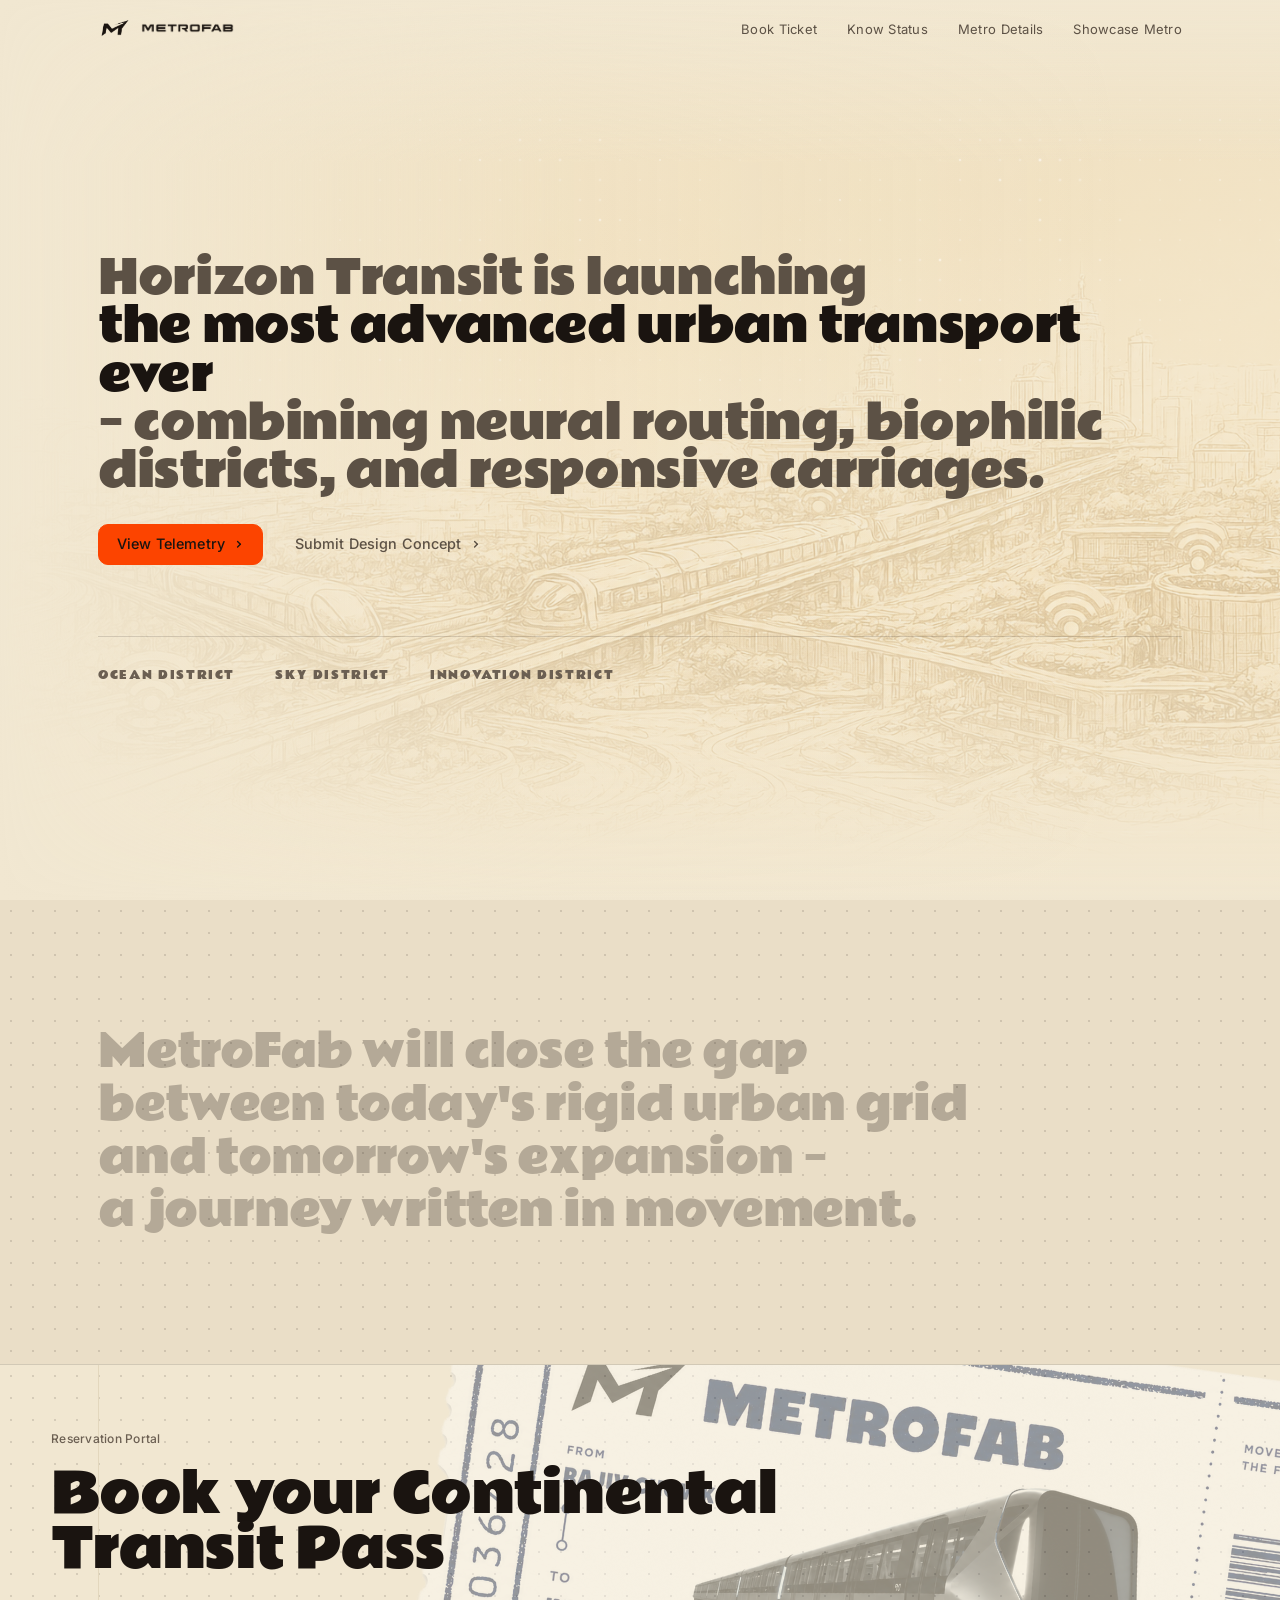
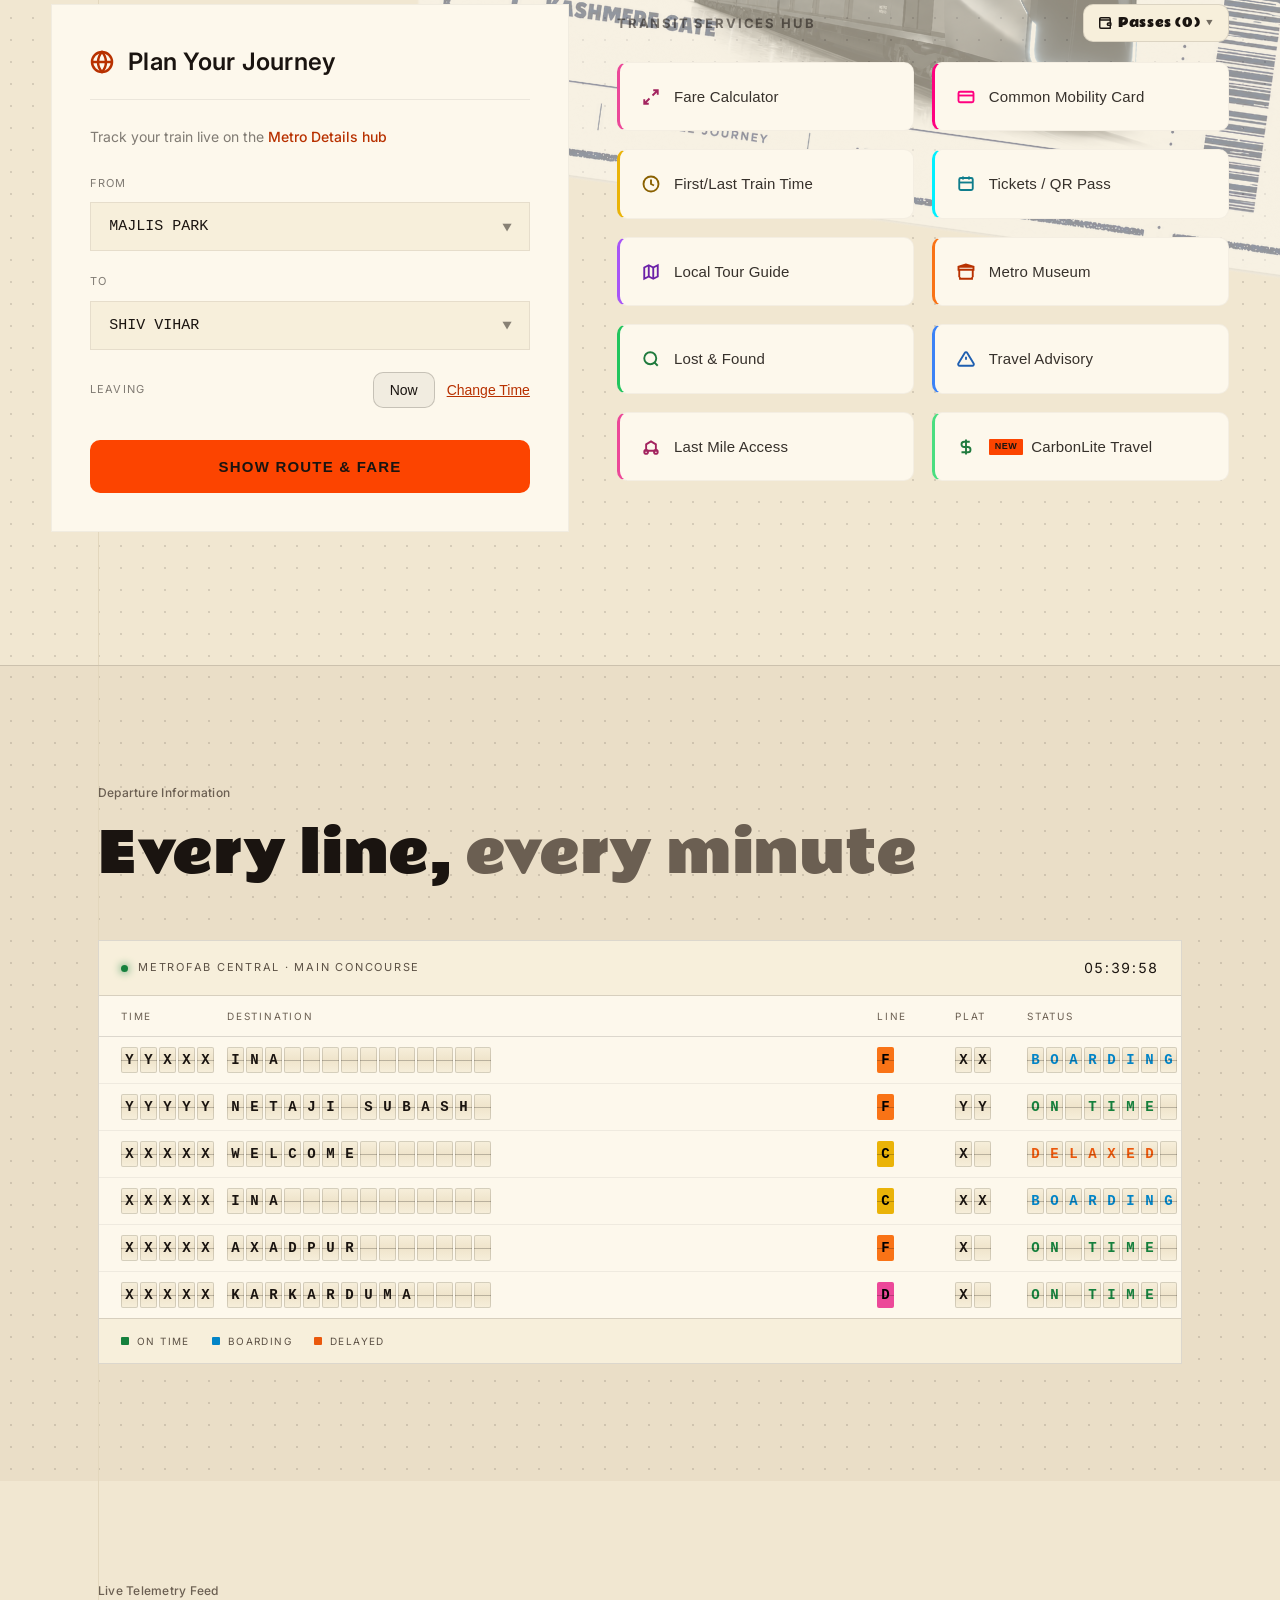
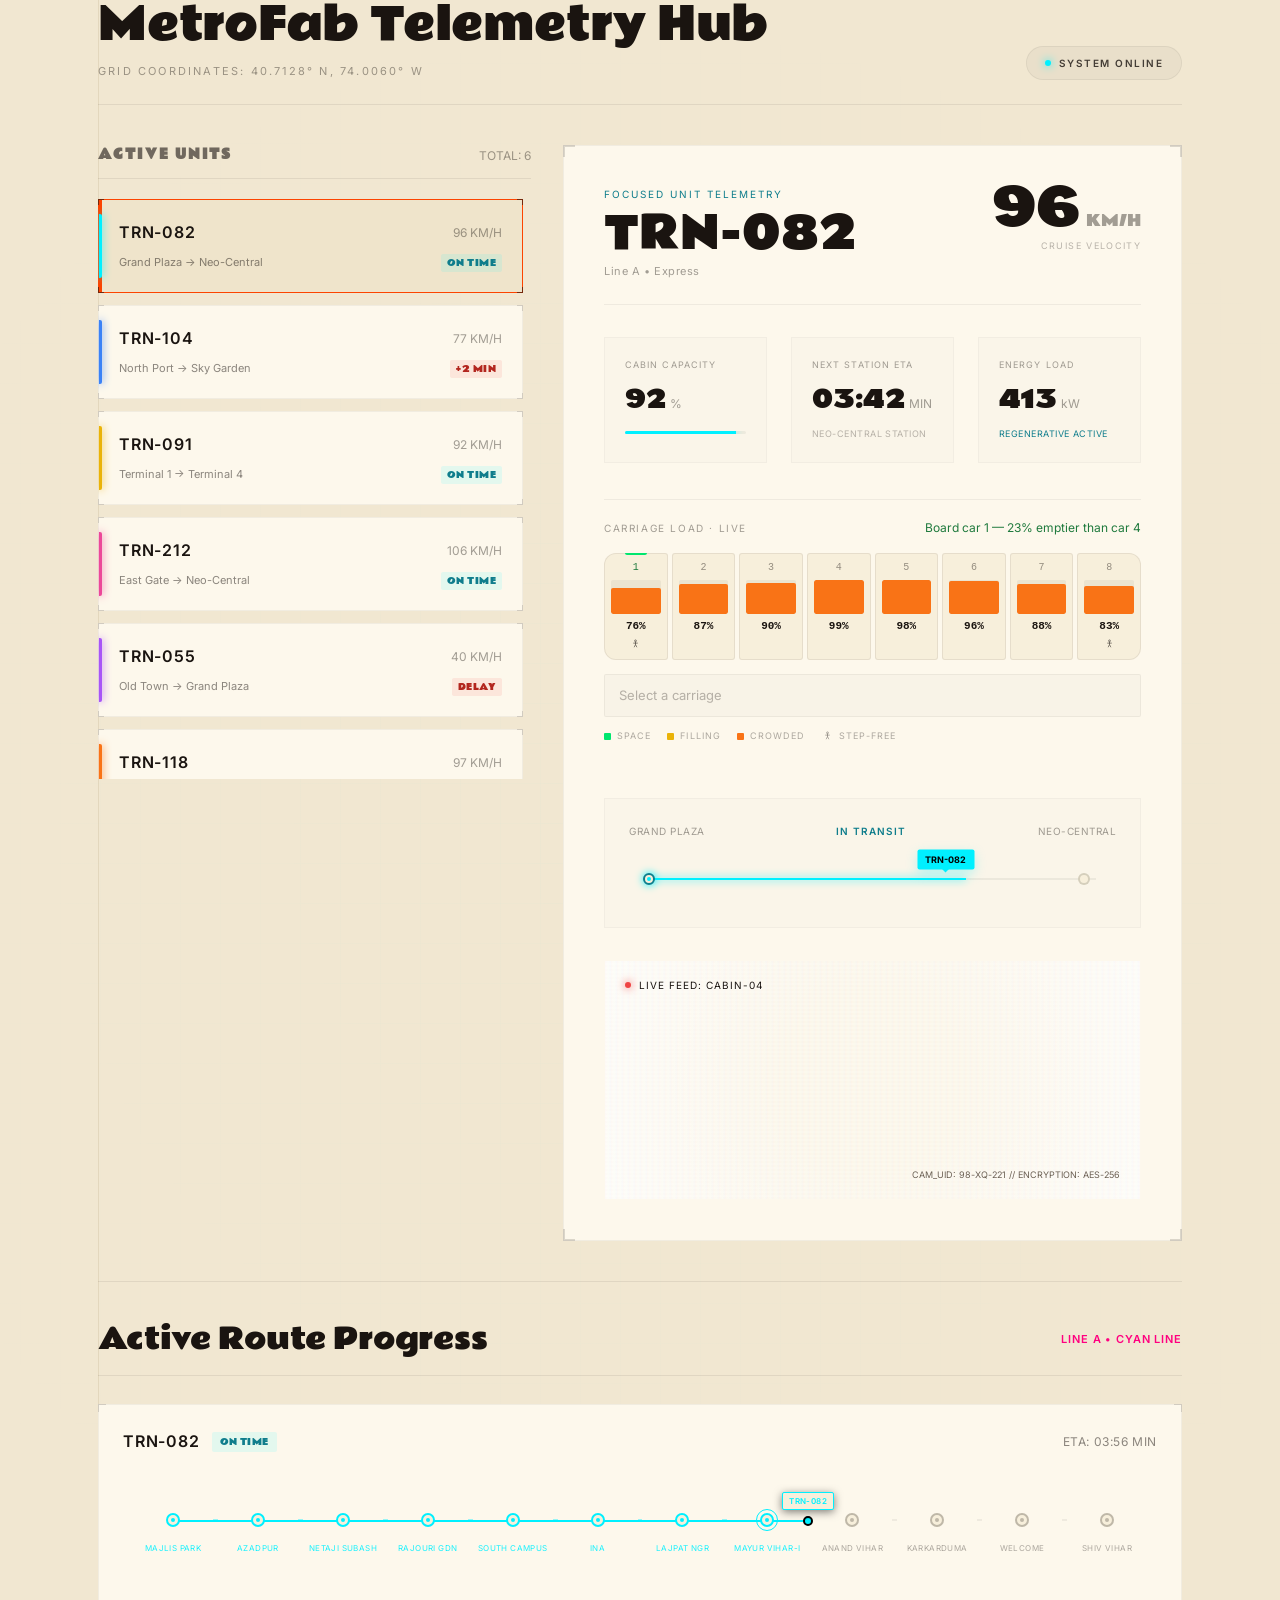
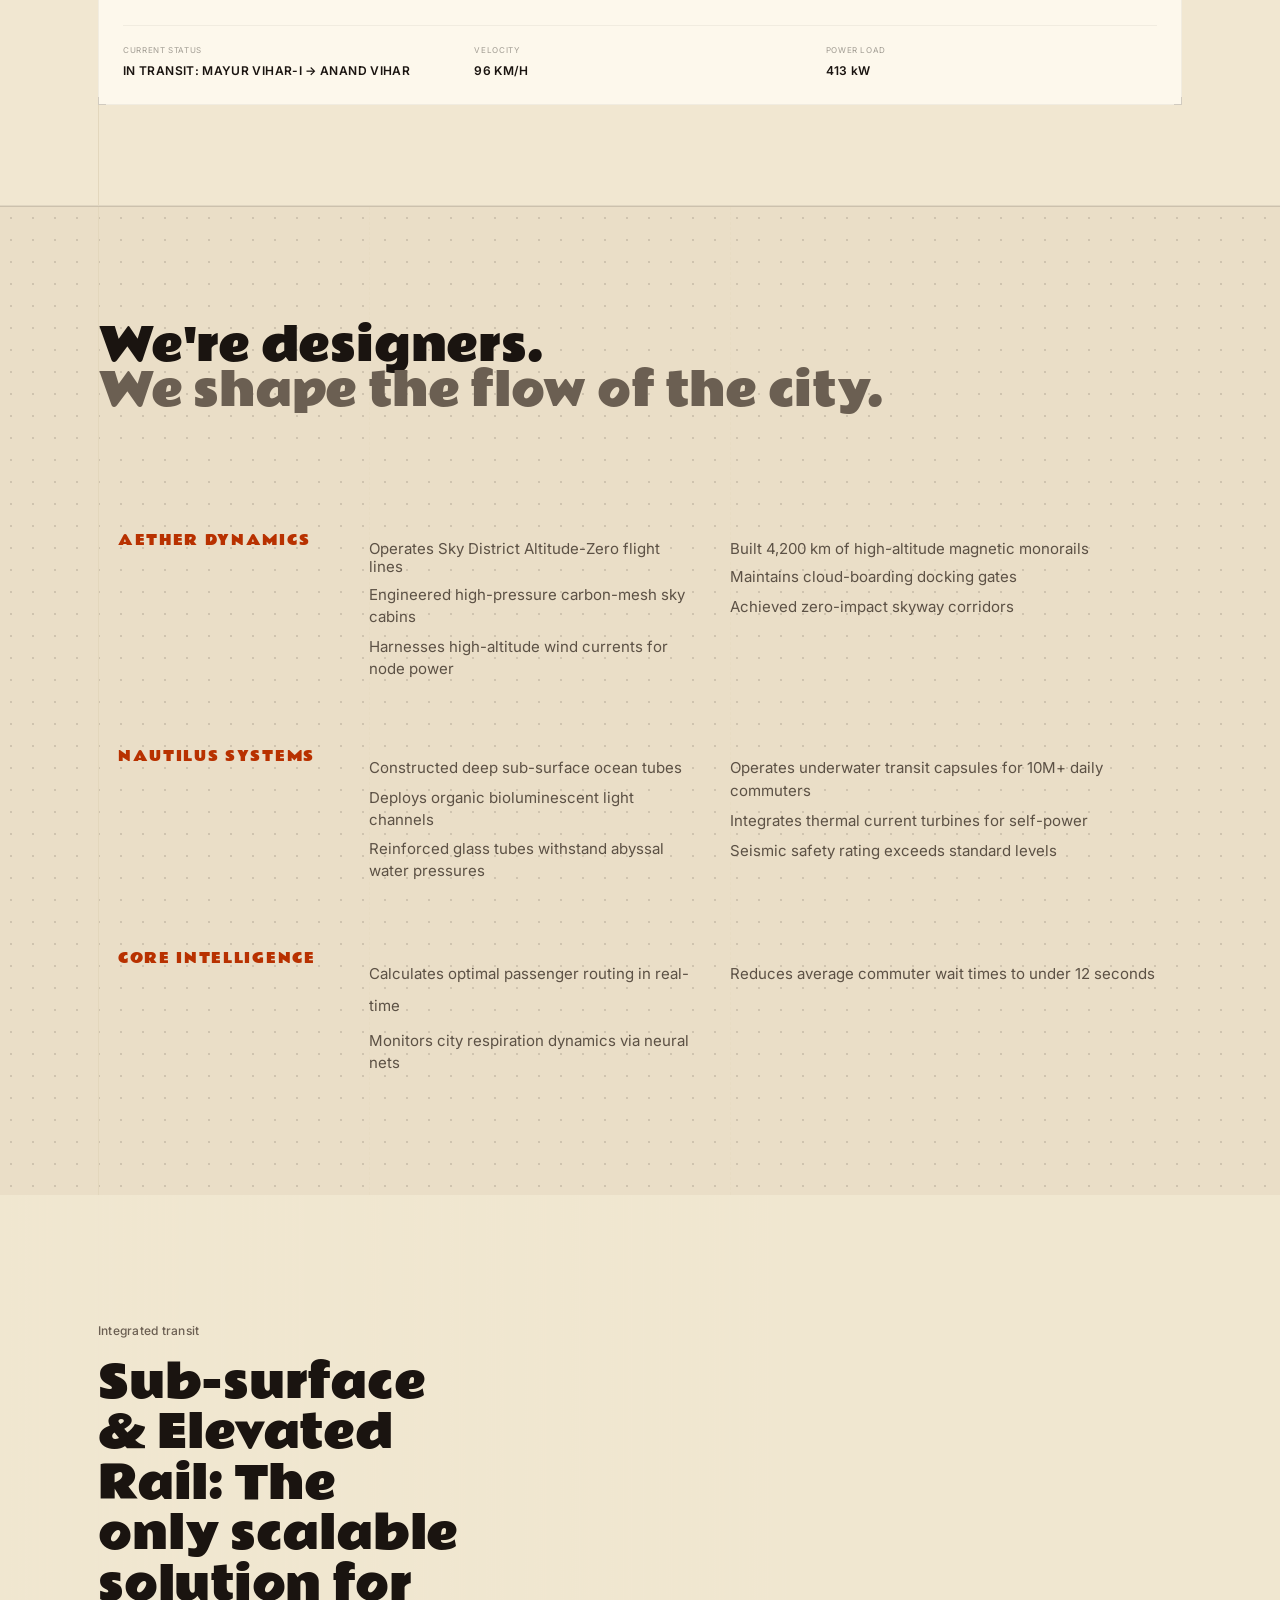
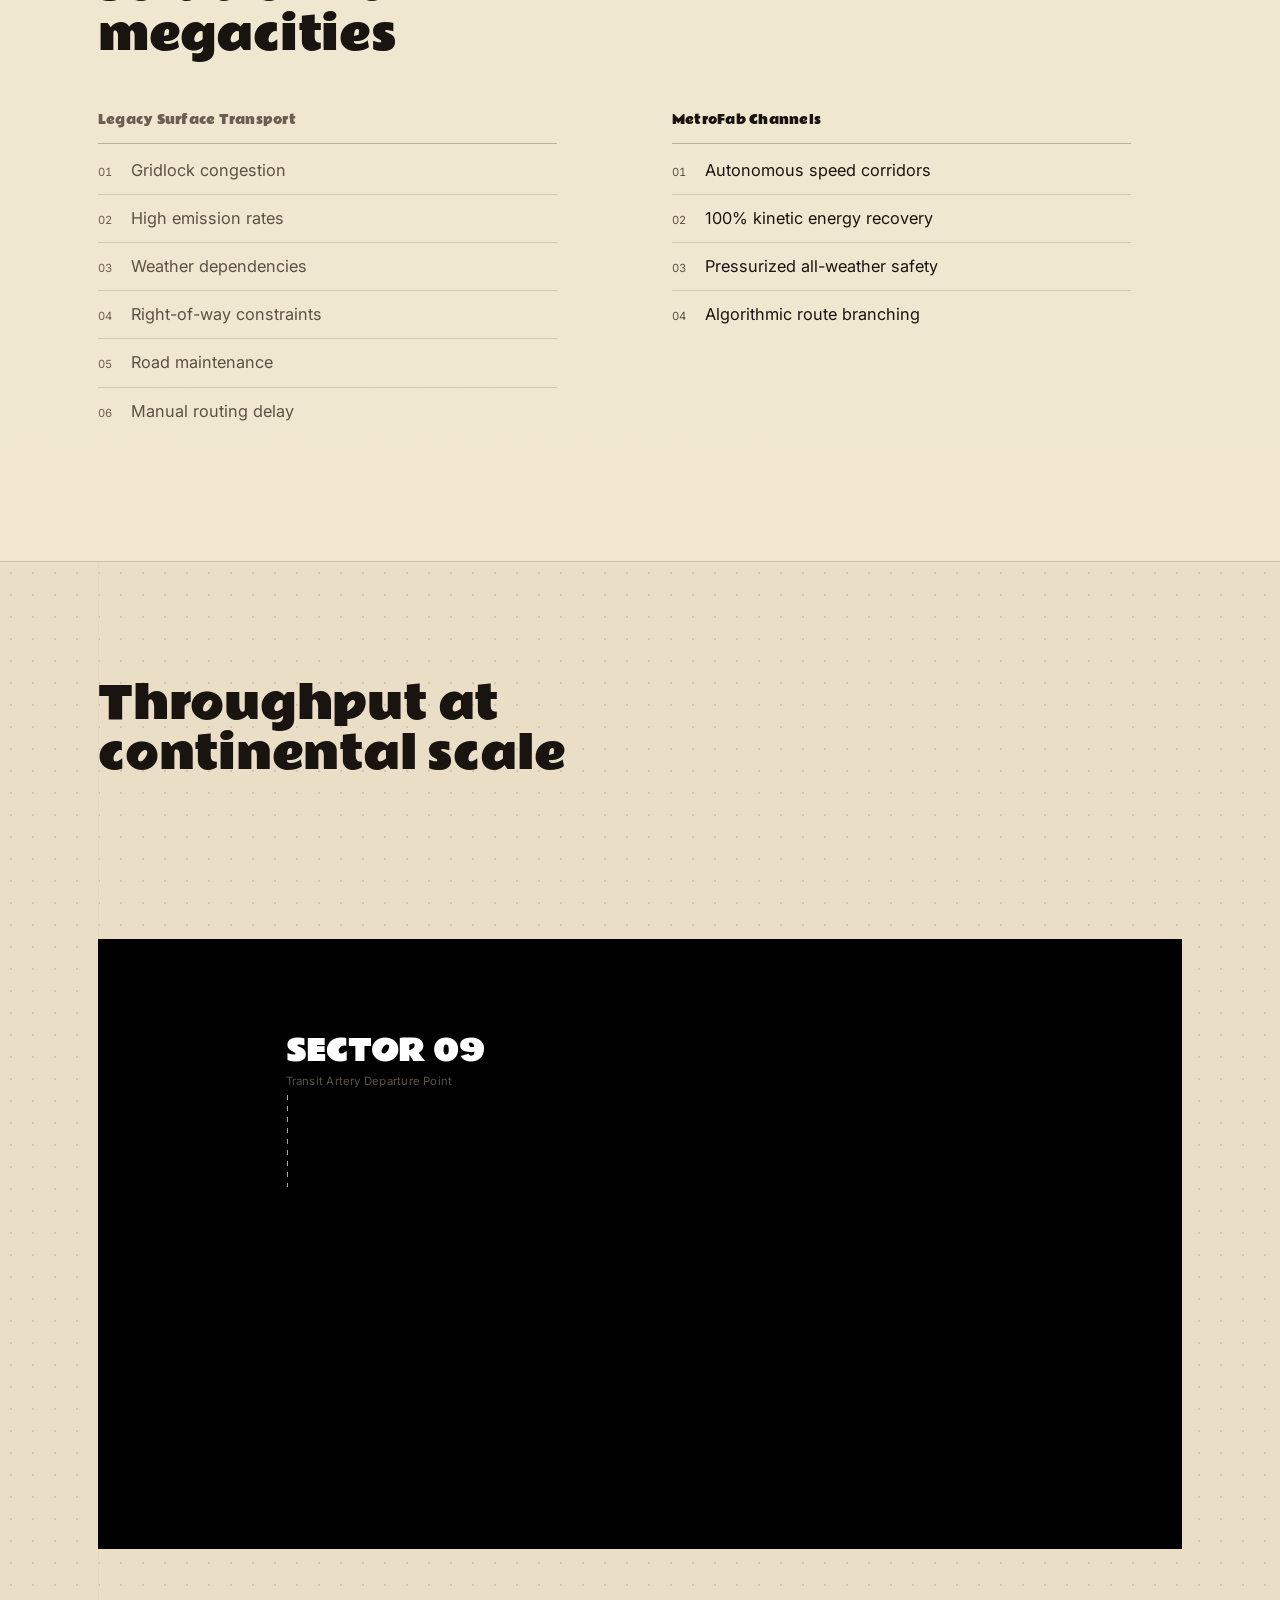
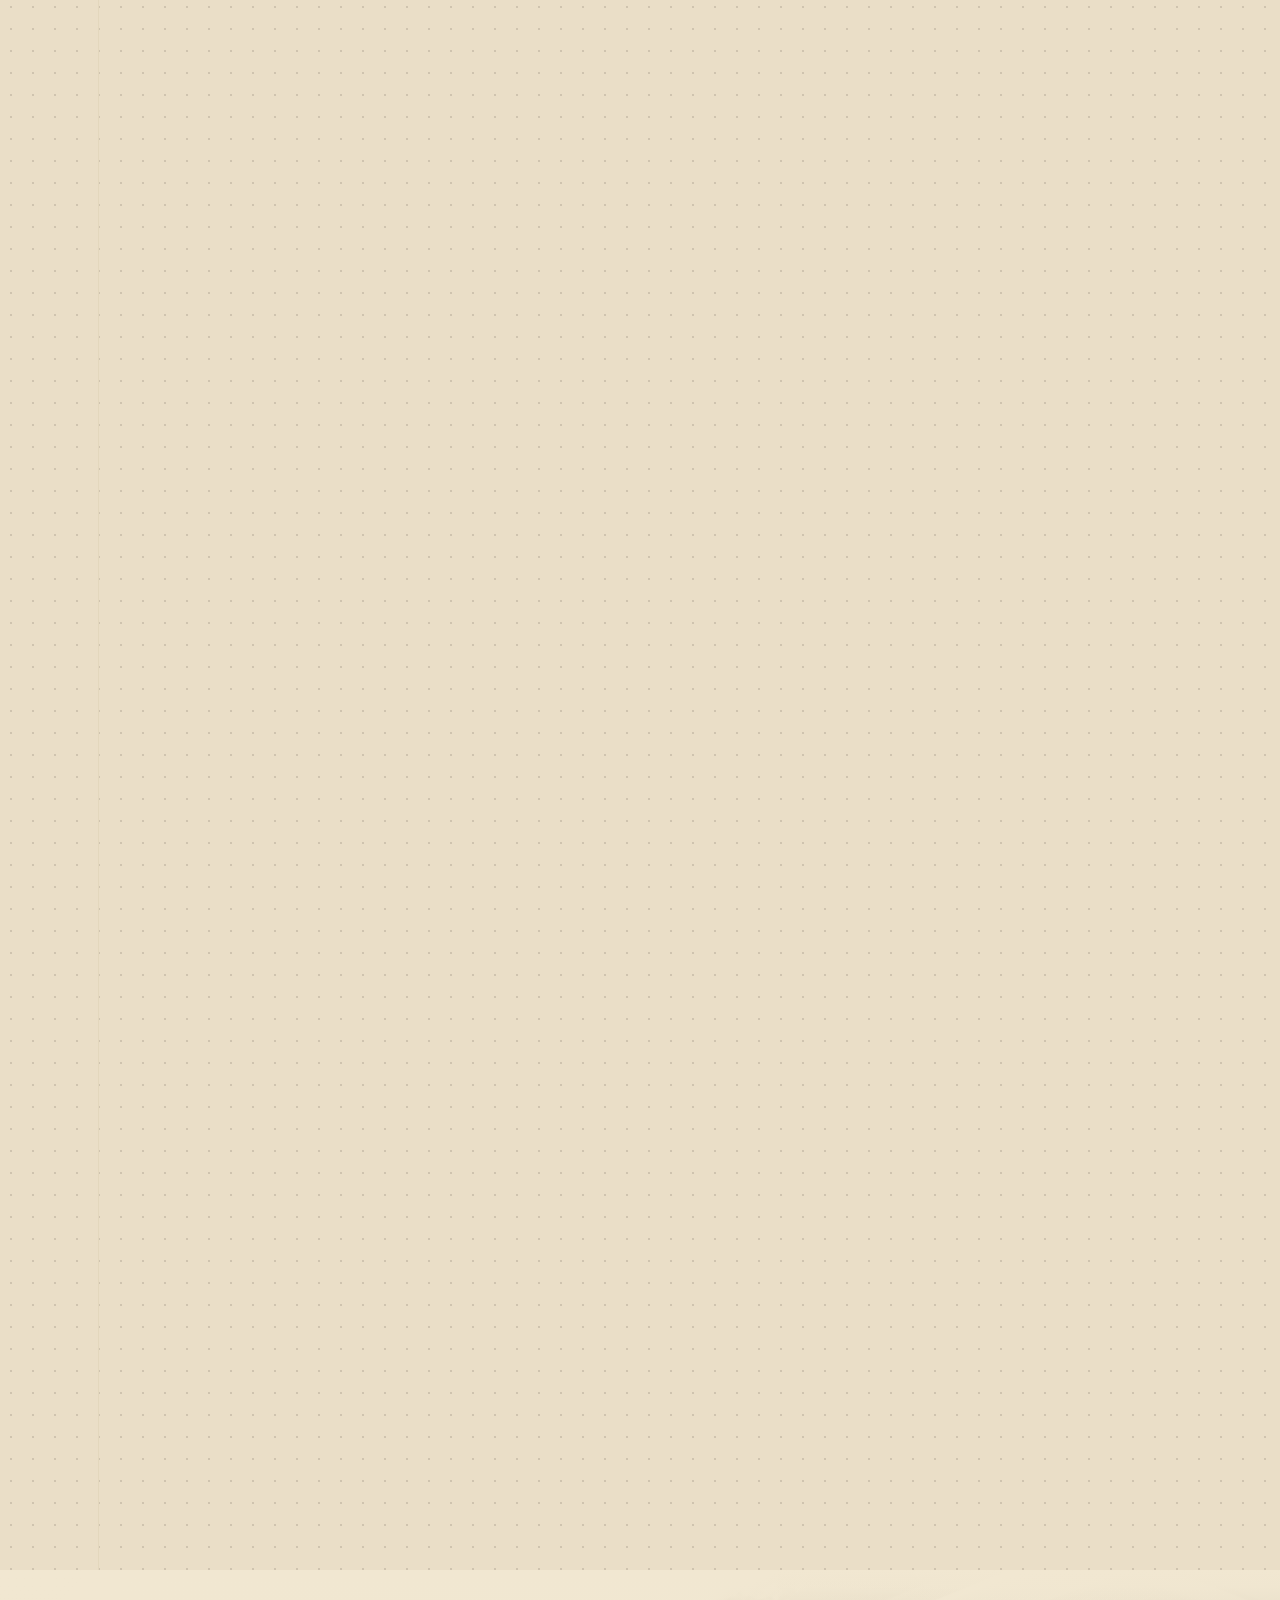
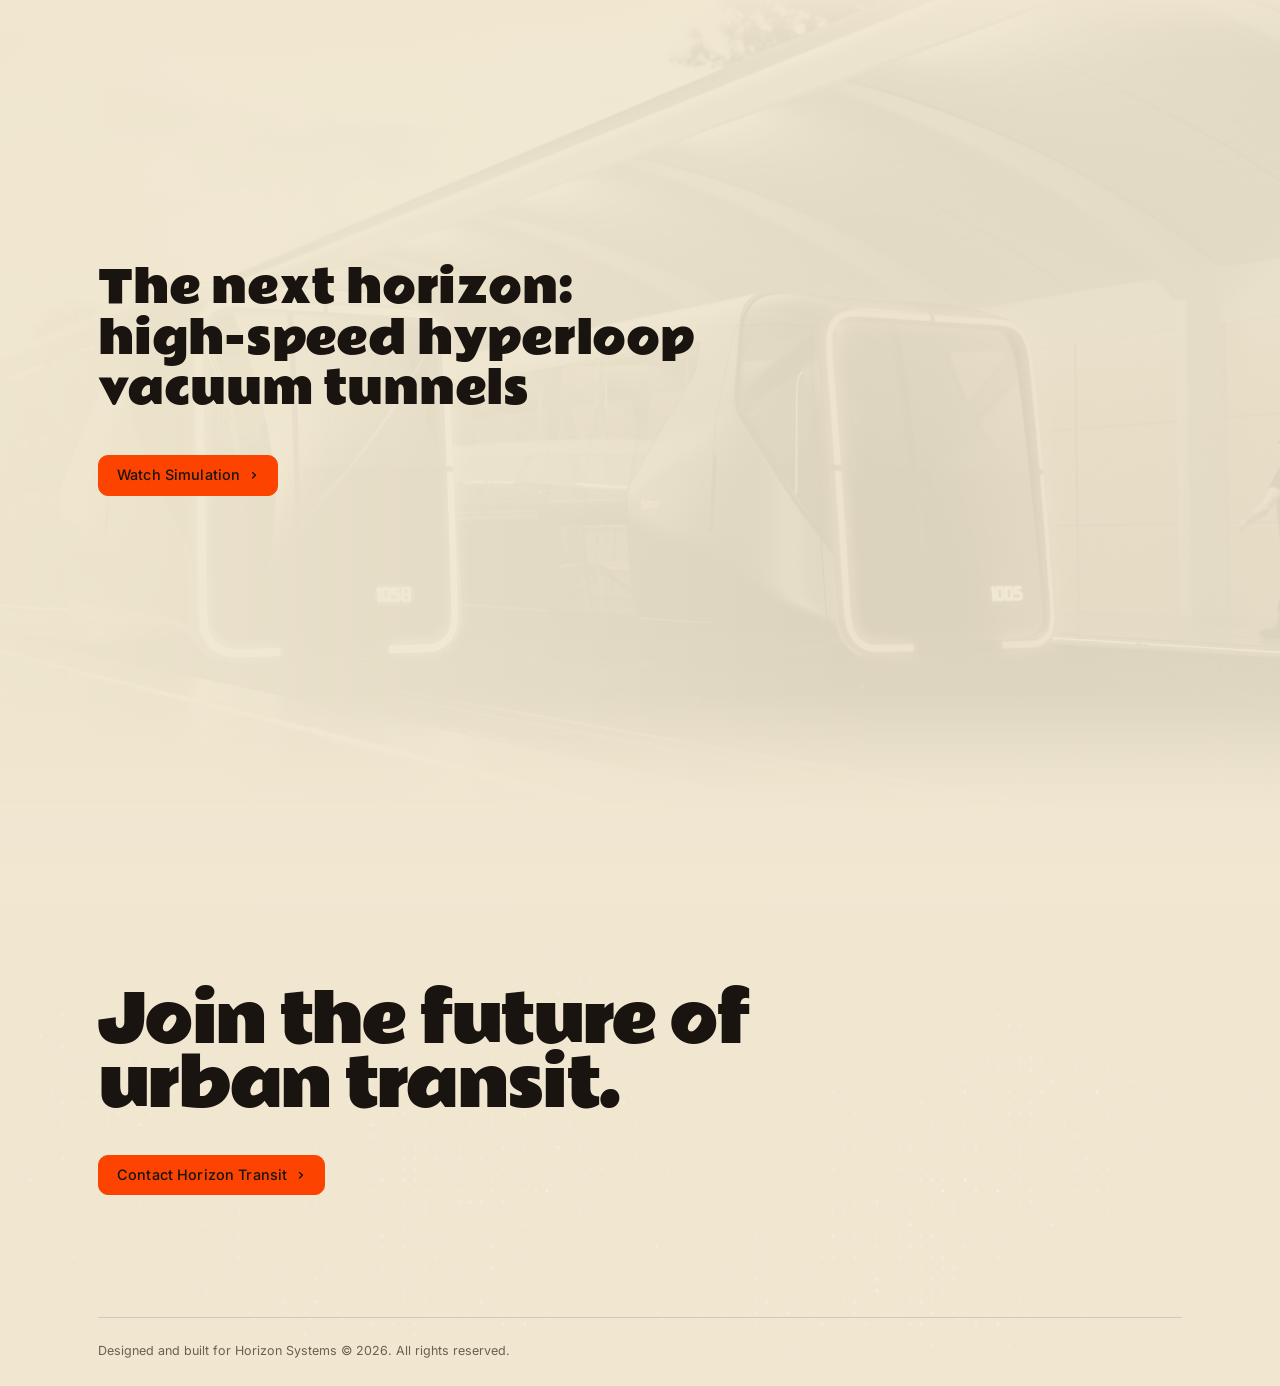
==== commit f0ac31ef: "Re-theme modals to cream style, remove AI references, and implement local rule-based chatbot in Flas" ====
--- a/index.html
+++ b/index.html
@@ -9,19 +9,19 @@
   </script>
   <title>MetroFab</title>
   <meta name="description"
-    content="MetroFab is the world's first AI-powered subway network, combining neural routing, biophilic districts, and responsive passenger transits under Horizon Transit." />
+    content="MetroFab is the world's most advanced subway network, combining neural routing, biophilic districts, and responsive passenger transits under Horizon Transit." />
   <meta name="theme-color" content="#f1e7d1" />
   <meta property="og:title" content="MetroFab" />
   <meta property="og:type" content="website" />
   <meta property="og:description"
-    content="MetroFab is the world's first AI-powered subway network, combining neural routing, biophilic districts, and responsive passenger transits under Horizon Transit." />
+    content="MetroFab is the world's most advanced subway network, combining neural routing, biophilic districts, and responsive passenger transits under Horizon Transit." />
   <meta property="og:image" content="assets/metrotrain-final.jpg" />
   <meta property="og:image:width" content="1200" />
   <meta property="og:image:height" content="630" />
   <meta name="twitter:card" content="summary_large_image" />
   <meta name="twitter:title" content="MetroFab" />
   <meta name="twitter:description"
-    content="MetroFab is the world's first AI-powered subway network, combining neural routing, biophilic districts, and responsive passenger transits under Horizon Transit." />
+    content="MetroFab is the world's most advanced subway network, combining neural routing, biophilic districts, and responsive passenger transits under Horizon Transit." />
   <meta name="twitter:image" content="assets/metrotrain-final.jpg" />
   <link rel="preconnect" href="https://fonts.googleapis.com" />
   <link rel="preconnect" href="https://fonts.gstatic.com" crossorigin />
@@ -325,7 +325,7 @@
                         <line x1="15" y1="6" x2="15" y2="21" />
                       </svg>
                     </div>
-                    <span class="feature-card__title">AI Tour Guide</span>
+                    <span class="feature-card__title">Local Tour Guide</span>
                   </div>
                 </button>
 
